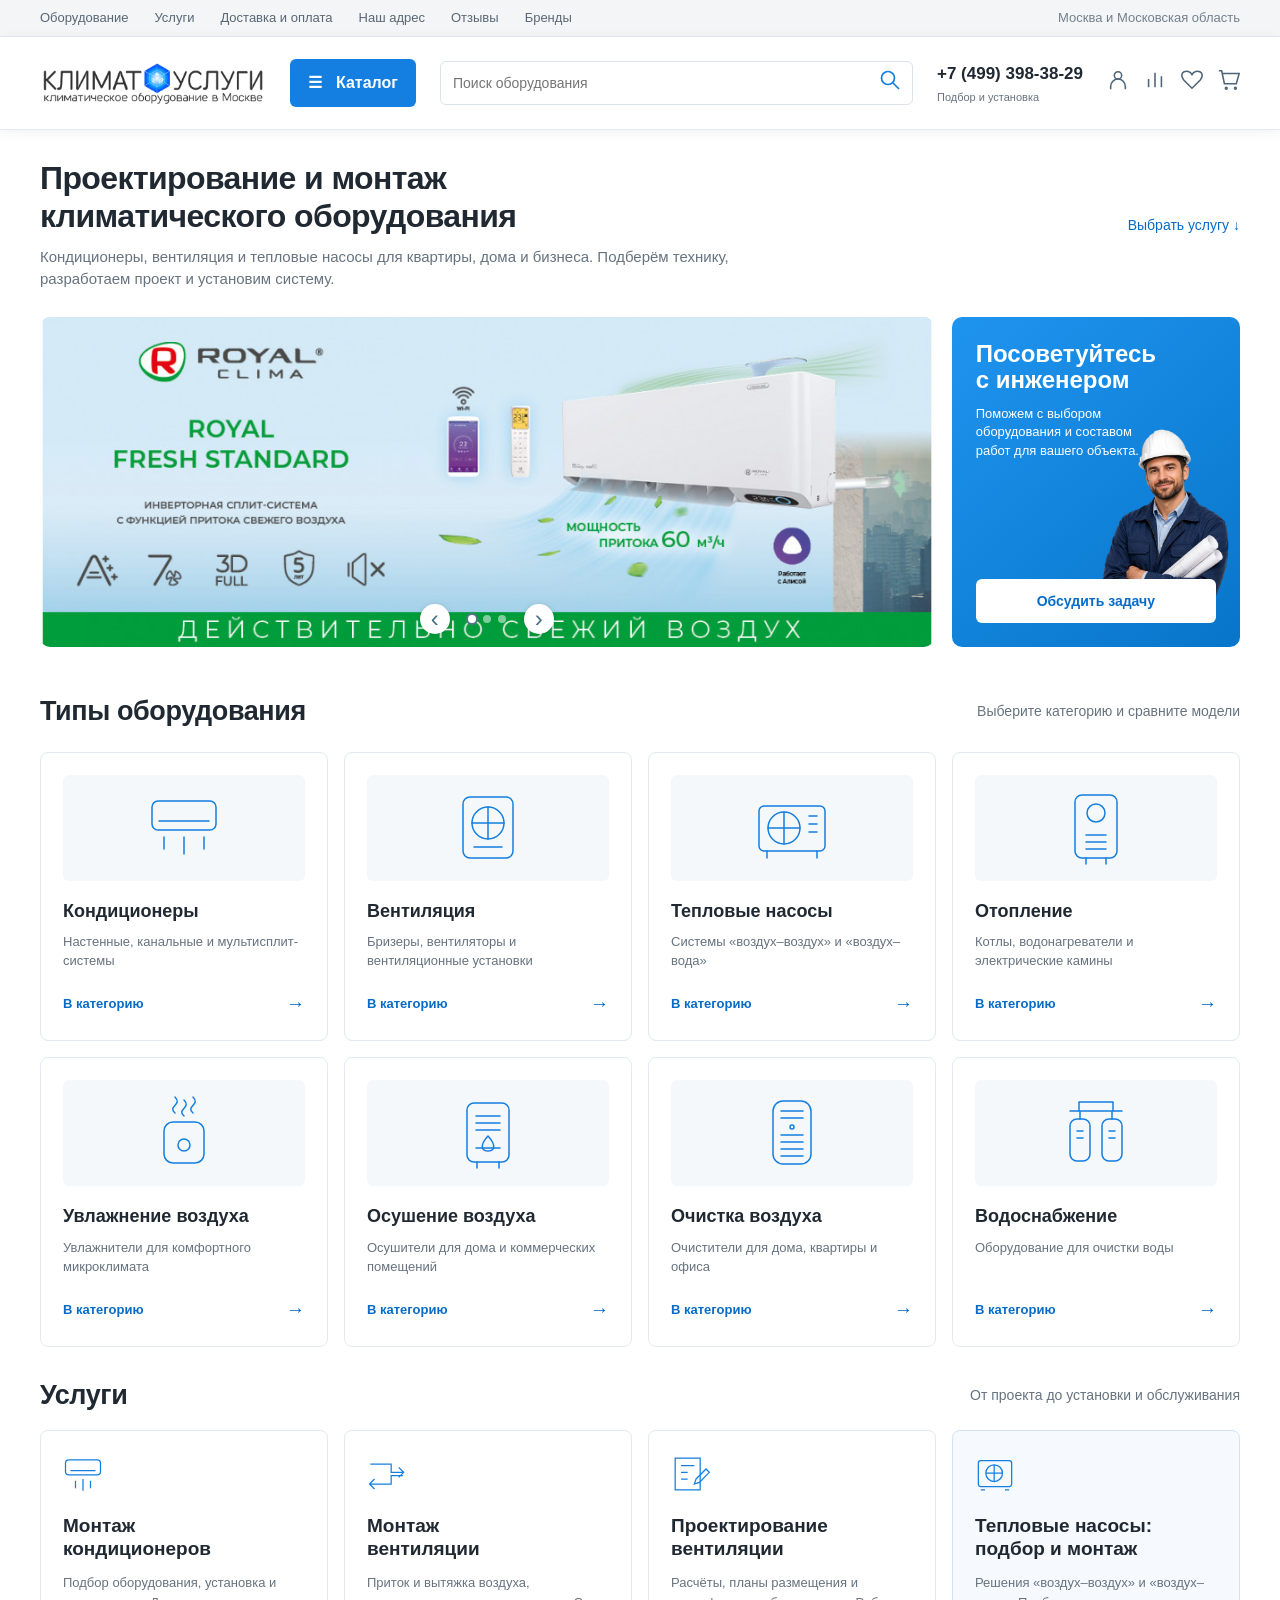
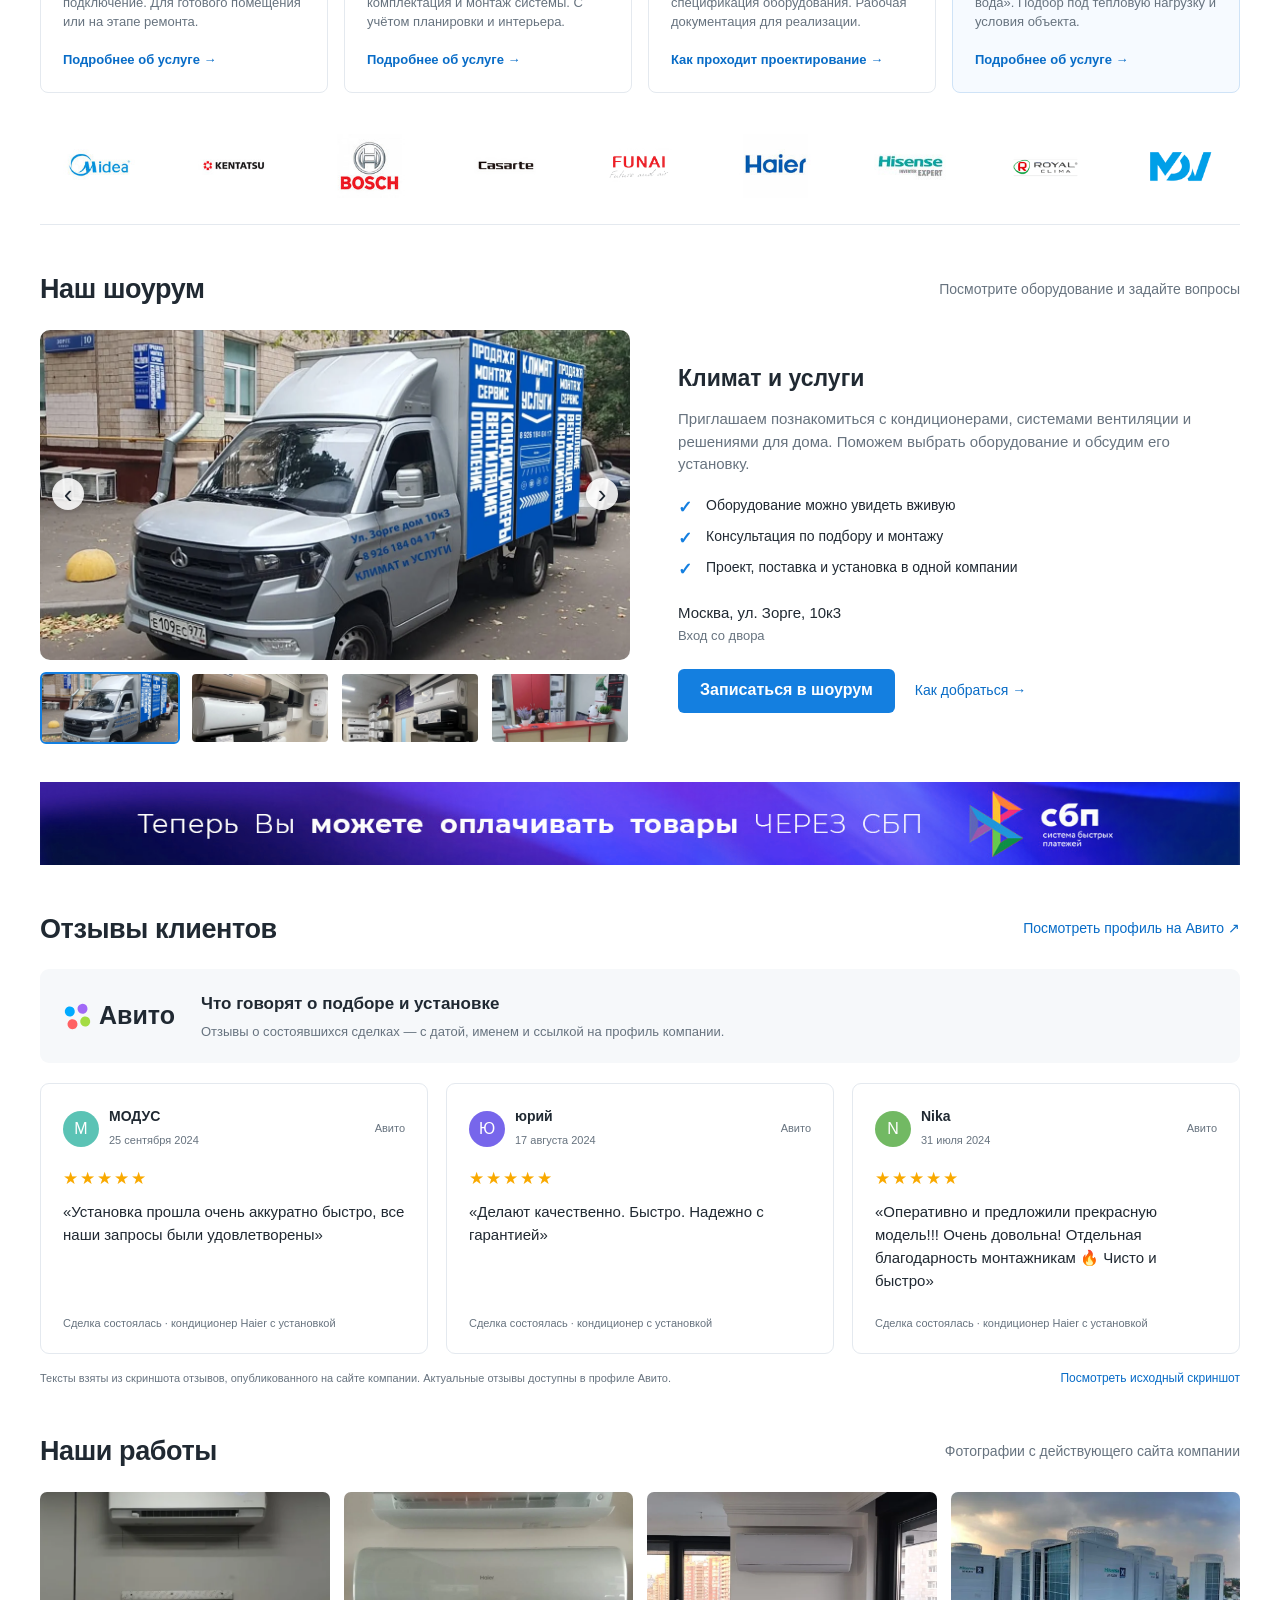
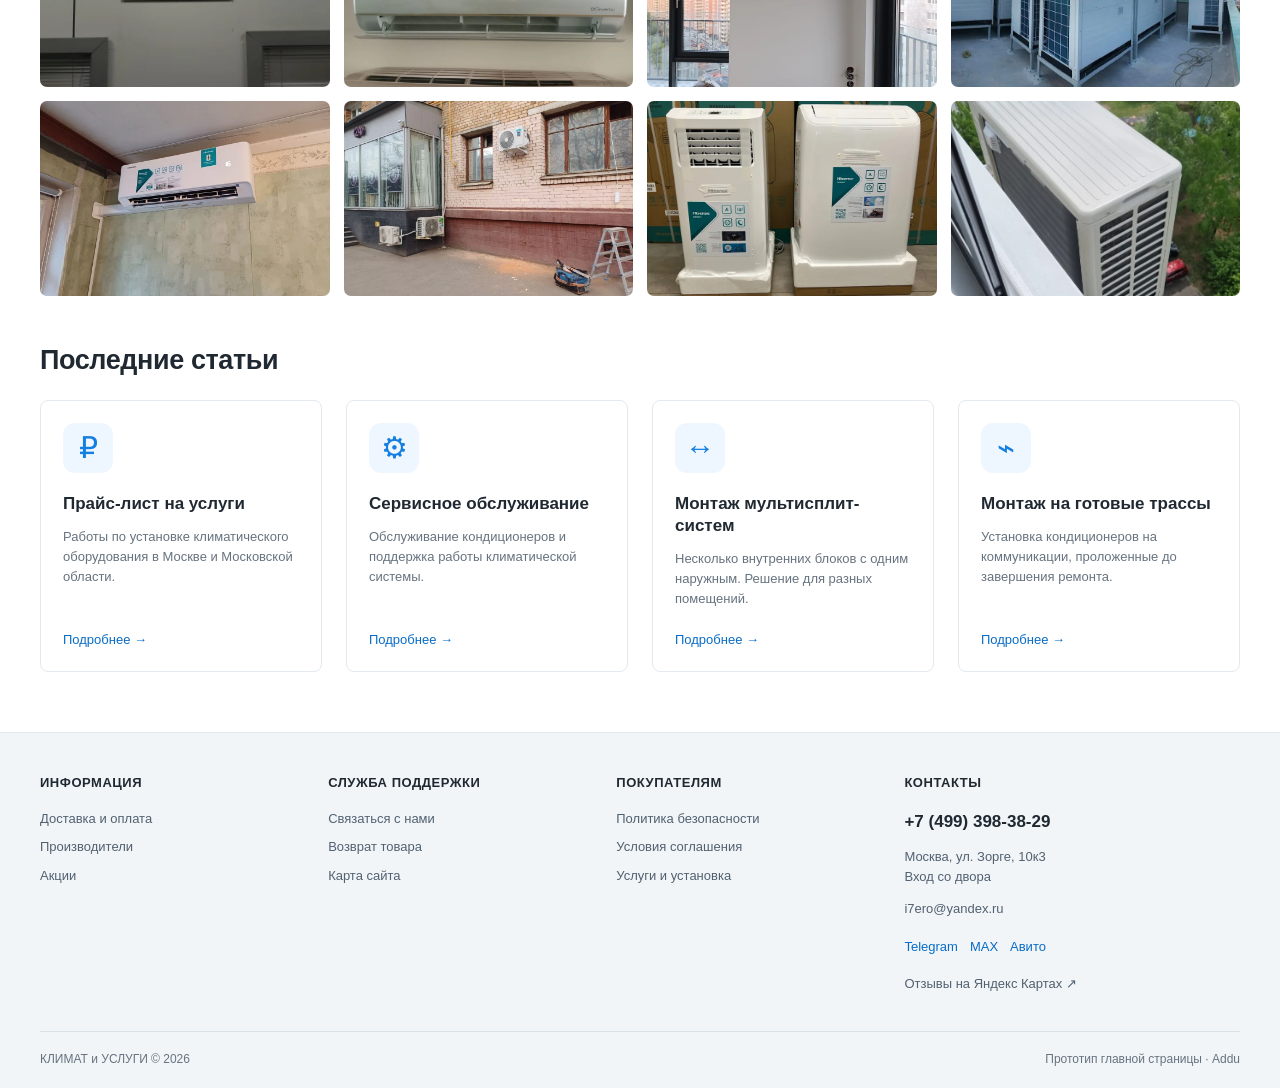
==== index.html @ 8534b080 "Add equipment category navigation to homepage" ====
<!doctype html><html lang="ru"><head><meta charset="utf-8"><meta name="viewport" content="width=device-width,initial-scale=1"><title>Климат и услуги — оборудование, проектирование и монтаж</title><meta name="description" content="Климатическое оборудование, проектирование и монтаж вентиляции, кондиционеров и тепловых насосов в Москве и МО."><link rel="stylesheet" href="main-store.css?v=9"><script src="main-store.js?v=8" defer></script></head><body>
<div class="utility"><nav class="wrap" aria-label="Информация"><a href="#equipment">Оборудование</a><a href="#services">Услуги</a><a href="https://klimatiuslugi.ru/dostavka-i-oplate">Доставка и оплата</a><a href="#showroom">Наш адрес</a><a href="#reviews">Отзывы</a><a href="https://klimatiuslugi.ru/brands">Бренды</a><span>Москва и Московская область</span></nav></div>
<header class="store-header"><div class="wrap header-row"><a class="logo" href="index.html"><img src="assets/store/logo.png" alt="КЛИМАТ и УСЛУГИ" width="300" height="90"></a><details class="catalog"><summary><span aria-hidden="true">☰</span> Каталог</summary><nav aria-label="Каталог оборудования"><a href="https://klimatiuslugi.ru/index.php?route=product/category&amp;path=304">Кондиционеры</a><a href="https://klimatiuslugi.ru/index.php?route=product/category&amp;path=473">Вентиляция</a><a href="https://klimatiuslugi.ru/otoplenie">Отопление</a><a href="https://klimatiuslugi.ru/otoplenie/teplovye_nasosy">Тепловые насосы</a><a href="https://klimatiuslugi.ru/uvlazhnenie">Увлажнение</a><a href="https://klimatiuslugi.ru/osushenie">Осушение</a><a href="https://klimatiuslugi.ru/ochistka_vozduha">Очистка воздуха</a><a href="https://klimatiuslugi.ru/vodosnabzhenie">Водоснабжение</a><a href="https://klimatiuslugi.ru/">Все категории оборудования →</a></nav></details><form class="search" action="https://klimatiuslugi.ru/index.php" method="get"><input type="hidden" name="route" value="product/search"><label class="sr-only" for="equipment-search">Поиск оборудования</label><input id="equipment-search" name="search" type="search" placeholder="Поиск оборудования" required><button aria-label="Найти оборудование" type="submit"><svg viewBox="0 0 24 24" aria-hidden="true"><circle cx="10" cy="10" r="6.5"/><path d="m15 15 6 6"/></svg></button></form><a class="phone" href="tel:+74993983829">+7 (499) 398-38-29<small>Подбор и установка</small></a><div class="shop-tools"><a href="https://klimatiuslugi.ru/my-account" aria-label="Личный кабинет"><svg viewBox="0 0 24 24"><circle cx="12" cy="7" r="4"/><path d="M4 22v-3a8 8 0 0 1 16 0v3"/></svg></a><a href="https://klimatiuslugi.ru/compare-products" aria-label="Сравнение товаров"><svg viewBox="0 0 24 24"><path d="M5 20V11M12 20V4M19 20V8"/></svg></a><a href="https://klimatiuslugi.ru/wishlist" aria-label="Избранное"><svg viewBox="0 0 24 24"><path d="M12 21 3 12C-4 3 8-1 12 6c4-7 16-3 9 6z"/></svg></a><a href="https://klimatiuslugi.ru/shopping-cart" aria-label="Корзина"><svg viewBox="0 0 24 24"><path d="M1 2h3l3 14h13l3-11H5"/><circle cx="9" cy="21" r="1"/><circle cx="19" cy="21" r="1"/></svg></a></div></div></header>
<main class="wrap" id="top"><section class="intro"><div><h1>Проектирование и монтаж<br>климатического оборудования</h1><p>Кондиционеры, вентиляция и тепловые насосы для квартиры, дома и бизнеса. Подберём технику, разработаем проект и установим систему.</p></div><a class="intro-link" href="#services">Выбрать услугу ↓</a></section>

<section class="promotions" aria-label="Оборудование и консультация"><div class="promo-slider" data-slider="equipment"><div class="slide" data-slide><a href="https://klimatiuslugi.ru/index.php?route=product/category&amp;path=304"><img src="assets/store/banner-royal.jpg" width="1000" height="370" alt="Кондиционеры Royal Clima Fresh Standard — баннер из каталога клиента" fetchpriority="high"></a></div><div class="slide" data-slide hidden><a href="https://klimatiuslugi.ru/index.php?route=product/category&amp;path=279_280&amp;ocf=F1S0V68"><img src="assets/store/banner-haier.png" width="1000" height="370" alt="Кондиционеры Haier"></a></div><div class="slide" data-slide hidden><a href="https://klimatiuslugi.ru/index.php?route=product/category&amp;path=279_280&amp;ocf=F1S0V116"><img src="assets/store/banner-casarte.png" width="1000" height="370" alt="Кондиционеры Casarte"></a></div><div class="slider-controls"><button type="button" data-prev aria-label="Предыдущий баннер">‹</button><div class="dots"><button type="button" data-dot="0" aria-label="Баннер 1" aria-pressed="true"></button><button type="button" data-dot="1" aria-label="Баннер 2" aria-pressed="false"></button><button type="button" data-dot="2" aria-label="Баннер 3" aria-pressed="false"></button></div><button type="button" data-next aria-label="Следующий баннер">›</button></div></div><article class="engineer-card"><h2>Посоветуйтесь<br>с инженером</h2><p>Поможем с выбором оборудования и составом работ для вашего объекта.</p><img src="assets/store/engineer.webp" width="350" height="350" alt="Иллюстрация консультации с действующего сайта"><button class="button white" type="button" data-request="Консультация инженера">Обсудить задачу</button></article></section>
<section class="section equipment" id="equipment" aria-labelledby="equipment-title"><div class="section-title"><h2 id="equipment-title">Типы оборудования</h2><span>Выберите категорию и сравните модели</span></div><div class="equipment-grid"><a class="equipment-card" href="https://klimatiuslugi.ru/index.php?route=product/category&amp;path=304"><span class="equipment-visual" aria-hidden="true"><svg viewBox="0 0 80 80"><rect x="8" y="13" width="64" height="29" rx="6"/><path d="M15 33h50M20 49v12M40 49v17M60 49v12"/></svg></span><h3>Кондиционеры</h3><p>Настенные, канальные и мультисплит-системы</p><span class="equipment-link">В категорию <span aria-hidden="true">→</span></span></a><a class="equipment-card" href="https://klimatiuslugi.ru/index.php?route=product/category&amp;path=473"><span class="equipment-visual" aria-hidden="true"><svg viewBox="0 0 80 80"><rect x="15" y="9" width="50" height="61" rx="7"/><circle cx="40" cy="35" r="16"/><path d="M40 19v32M24 35h32M26 59h28"/></svg></span><h3>Вентиляция</h3><p>Бризеры, вентиляторы и вентиляционные установки</p><span class="equipment-link">В категорию <span aria-hidden="true">→</span></span></a><a class="equipment-card" href="https://klimatiuslugi.ru/otoplenie/teplovye_nasosy"><span class="equipment-visual" aria-hidden="true"><svg viewBox="0 0 80 80"><rect x="7" y="18" width="66" height="45" rx="5"/><circle cx="32" cy="40" r="16"/><path d="M32 24v32M16 40h32M57 28h8M57 36h8M57 44h8M15 63v7M65 63v7"/></svg></span><h3>Тепловые насосы</h3><p>Системы «воздух–воздух» и «воздух–вода»</p><span class="equipment-link">В категорию <span aria-hidden="true">→</span></span></a><a class="equipment-card" href="https://klimatiuslugi.ru/otoplenie"><span class="equipment-visual" aria-hidden="true"><svg viewBox="0 0 80 80"><rect x="19" y="7" width="42" height="63" rx="7"/><circle cx="40" cy="25" r="9"/><path d="M30 47h20M30 54h20M30 61h20M30 70v6M50 70v6"/></svg></span><h3>Отопление</h3><p>Котлы, водонагреватели и электрические камины</p><span class="equipment-link">В категорию <span aria-hidden="true">→</span></span></a><a class="equipment-card" href="https://klimatiuslugi.ru/uvlazhnenie"><span class="equipment-visual" aria-hidden="true"><svg viewBox="0 0 80 80"><rect x="20" y="29" width="40" height="41" rx="9"/><path d="M31 20c-8-7 8-8 0-16M40 23c-8-7 8-8 0-16M49 20c-8-7 8-8 0-16"/><circle cx="40" cy="52" r="6"/></svg></span><h3>Увлажнение воздуха</h3><p>Увлажнители для комфортного микроклимата</p><span class="equipment-link">В категорию <span aria-hidden="true">→</span></span></a><a class="equipment-card" href="https://klimatiuslugi.ru/osushenie"><span class="equipment-visual" aria-hidden="true"><svg viewBox="0 0 80 80"><rect x="19" y="10" width="42" height="59" rx="7"/><path d="M28 23h24M28 30h24M28 37h24M28 55h24M29 69v6M51 69v6"/><path d="M40 43c-10 11-5 15 0 15s10-4 0-15z"/></svg></span><h3>Осушение воздуха</h3><p>Осушители для дома и коммерческих помещений</p><span class="equipment-link">В категорию <span aria-hidden="true">→</span></span></a><a class="equipment-card" href="https://klimatiuslugi.ru/ochistka_vozduha"><span class="equipment-visual" aria-hidden="true"><svg viewBox="0 0 80 80"><rect x="21" y="8" width="38" height="63" rx="10"/><path d="M29 18h22M29 25h22M29 42h22M29 49h22M29 56h22M29 63h22"/><circle cx="40" cy="34" r="2"/></svg></span><h3>Очистка воздуха</h3><p>Очистители для дома, квартиры и офиса</p><span class="equipment-link">В категорию <span aria-hidden="true">→</span></span></a><a class="equipment-card" href="https://klimatiuslugi.ru/vodosnabzhenie"><span class="equipment-visual" aria-hidden="true"><svg viewBox="0 0 80 80"><path d="M14 18h52M23 18V9h34v9M24 18v8M56 18v8"/><rect x="14" y="26" width="20" height="42" rx="7"/><rect x="46" y="26" width="20" height="42" rx="7"/><path d="M21 38h6M21 45h6M53 38h6M53 45h6"/></svg></span><h3>Водоснабжение</h3><p>Оборудование для очистки воды</p><span class="equipment-link">В категорию <span aria-hidden="true">→</span></span></a></div></section>
<section class="services section" id="services"><div class="section-title"><h2>Услуги</h2><span>От проекта до установки и обслуживания</span></div><div class="service-grid"><article class="service-card"><div class="service-icon" aria-hidden="true"><svg viewBox="0 0 48 48"><rect x="3" y="7" width="42" height="18" rx="4"/><path d="M9 20h30M15 32v9M24 30v14M33 32v9"/></svg></div><h3>Монтаж<br>кондиционеров</h3><p>Подбор оборудования, установка и подключение. Для готового помещения или на этапе ремонта.</p><a href="https://klimatiuslugi.ru/montaj-split">Подробнее об услуге →</a></article><article class="service-card"><div class="service-icon" aria-hidden="true"><svg viewBox="0 0 48 48"><path d="M4 12h25v10h14M4 36h25V26h14M38 16l6 6-6 6M9 30l-6 6 6 6"/></svg></div><h3>Монтаж<br>вентиляции</h3><p>Приток и вытяжка воздуха, комплектация и монтаж системы. С учётом планировки и интерьера.</p><a href="https://klimatiuslugi.ru/ustanovka-ventilyatsii">Подробнее об услуге →</a></article><article class="service-card"><div class="service-icon" aria-hidden="true"><svg viewBox="0 0 48 48"><path d="M5 5h30v38H5zM12 14h16M12 22h8M12 30h8M30 30l12-12 4 4-12 12-6 2z"/></svg></div><h3>Проектирование<br>вентиляции</h3><p>Расчёты, планы размещения и спецификация оборудования. Рабочая документация для реализации.</p><a href="https://klimatiuslugi.ru/ustanovka-ventilyatsii">Как проходит проектирование →</a></article><article class="service-card heat-service"><div class="service-icon" aria-hidden="true"><svg viewBox="0 0 48 48"><rect x="4" y="8" width="40" height="31" rx="3"/><circle cx="23" cy="23" r="10"/><path d="M23 13v20M13 23h20M7 43h5M36 43h5"/></svg></div><h3>Тепловые насосы:<br>подбор и монтаж</h3><p>Решения «воздух–воздух» и «воздух–вода». Подбор под тепловую нагрузку и условия объекта.</p><a href="heat-pumps.html">Подробнее об услуге →</a></article></div></section>
<section class="brands" aria-label="Бренды оборудования"><a href="https://klimatiuslugi.ru/brands" aria-label="Все бренды"><img src="assets/store/midea.jpg" alt="Midea" width="130" height="100"></a><a href="https://klimatiuslugi.ru/brands"><img src="assets/store/kentatsu.jpg" alt="Kentatsu" width="130" height="100"></a><a href="https://klimatiuslugi.ru/brands"><img src="assets/store/bosch.jpg" alt="Bosch" width="130" height="100"></a><a href="https://klimatiuslugi.ru/brands"><img src="assets/store/casarte.png" alt="Casarte" width="130" height="100"></a><a href="https://klimatiuslugi.ru/brands"><img src="assets/store/funai.png" alt="Funai" width="130" height="100"></a><a href="https://klimatiuslugi.ru/brands"><img src="assets/store/haier.jpg" alt="Haier" width="130" height="100"></a><a href="https://klimatiuslugi.ru/brands"><img src="assets/store/hisense.jpg" alt="Hisense" width="130" height="100"></a><a href="https://klimatiuslugi.ru/brands"><img src="assets/store/royal.png" alt="Royal Clima" width="130" height="100"></a><a href="https://klimatiuslugi.ru/brands"><img src="assets/store/mdv.png" alt="MDV" width="130" height="100"></a></section>
<section class="section" id="showroom"><div class="section-title"><h2>Наш шоурум</h2><span>Посмотрите оборудование и задайте вопросы</span></div><div class="showroom-grid"><div class="showroom-gallery" data-slider="showroom"><div class="showroom-image"><img data-slide src="assets/store/office1.webp" width="1000" height="750" alt="Оборудование в шоуруме Климат и услуги" loading="lazy"><img data-slide src="assets/store/office2.webp" width="1000" height="750" alt="Выставочные кондиционеры" loading="lazy" hidden><img data-slide src="assets/store/office3.webp" width="1000" height="750" alt="Шоурум с вывеской Климат и услуги" loading="lazy" hidden><img data-slide src="assets/store/office4.webp" width="1000" height="750" alt="Витрина климатического оборудования" loading="lazy" hidden><button type="button" class="gallery-prev" data-prev aria-label="Предыдущее фото шоурума">‹</button><button type="button" class="gallery-next" data-next aria-label="Следующее фото шоурума">›</button></div><div class="thumbnails"><button type="button" data-dot="0" aria-label="Фото шоурума 1" aria-pressed="true"><img src="assets/store/office1.webp" alt="" loading="lazy"></button><button type="button" data-dot="1" aria-label="Фото шоурума 2" aria-pressed="false"><img src="assets/store/office2.webp" alt="" loading="lazy"></button><button type="button" data-dot="2" aria-label="Фото шоурума 3" aria-pressed="false"><img src="assets/store/office3.webp" alt="" loading="lazy"></button><button type="button" data-dot="3" aria-label="Фото шоурума 4" aria-pressed="false"><img src="assets/store/office4.webp" alt="" loading="lazy"></button></div></div><div class="showroom-copy"><h3>Климат и услуги</h3><p>Приглашаем познакомиться с кондиционерами, системами вентиляции и решениями для дома. Поможем выбрать оборудование и обсудим его установку.</p><ul class="check-list"><li>Оборудование можно увидеть вживую</li><li>Консультация по подбору и монтажу</li><li>Проект, поставка и установка в одной компании</li></ul><address>Москва, ул. Зорге, 10к3<br><span>Вход со двора</span></address><div class="actions"><button class="button blue" type="button" data-request="Встреча в шоуруме">Записаться в шоурум</button><a href="https://klimatiuslugi.ru/contact">Как добраться →</a></div></div></div></section>
<div class="payment"><picture><source media="(max-width:600px)" srcset="assets/store/sbp-mobile.png"><img src="assets/store/sbp.png" alt="Оплата через Систему быстрых платежей — баннер действующего магазина" loading="lazy"></picture></div>
<section class="section" id="reviews"><div class="section-title"><h2>Отзывы клиентов</h2><a href="https://www.avito.ru/brands/i206084384?gdlkerfdnwq=101&amp;page_from=from_item_header&amp;iid=2334726960&amp;page_from=from_item_card&amp;iid=2334726960" target="_blank" rel="noopener">Посмотреть профиль на Авито ↗</a></div><div class="avito-heading"><span class="avito-name"><i class="avito-dots" aria-hidden="true"><b></b><b></b><b></b><b></b></i>Авито</span><div><h3>Что говорят о подборе и установке</h3><p>Отзывы о состоявшихся сделках — с датой, именем и ссылкой на профиль компании.</p></div></div><div class="review-grid"><article class="review-card"><div class="review-person"><span class="avatar turquoise">М</span><div><h3>МОДУС</h3><time datetime="2024-09-25">25 сентября 2024</time></div><span class="review-platform">Авито</span></div><div class="stars" aria-label="5 звёзд">★★★★★</div><p>«Установка прошла очень аккуратно быстро, все наши запросы были удовлетворены»</p><span class="transaction">Сделка состоялась · кондиционер Haier с установкой</span></article><article class="review-card"><div class="review-person"><span class="avatar violet">Ю</span><div><h3>юрий</h3><time datetime="2024-08-17">17 августа 2024</time></div><span class="review-platform">Авито</span></div><div class="stars" aria-label="5 звёзд">★★★★★</div><p>«Делают качественно. Быстро. Надежно с гарантией»</p><span class="transaction">Сделка состоялась · кондиционер с установкой</span></article><article class="review-card"><div class="review-person"><span class="avatar green">N</span><div><h3>Nika</h3><time datetime="2024-07-31">31 июля 2024</time></div><span class="review-platform">Авито</span></div><div class="stars" aria-label="5 звёзд">★★★★★</div><p>«Оперативно и предложили прекрасную модель!!! Очень довольна! Отдельная благодарность монтажникам 🔥 Чисто и быстро»</p><span class="transaction">Сделка состоялась · кондиционер Haier с установкой</span></article></div><div class="review-source"><p>Тексты взяты из скриншота отзывов, опубликованного на сайте компании. Актуальные отзывы доступны в профиле Авито.</p><button class="text-button" type="button" data-proof>Посмотреть исходный скриншот</button></div></section>
<section class="section" id="works"><div class="section-title"><h2>Наши работы</h2><span>Фотографии с действующего сайта компании</span></div><div class="work-grid">
<button type="button" data-photo="assets/store/work1.webp" aria-label="Увеличить фото работы 1"><img src="assets/store/work1.webp" alt="Фото монтажа климатического оборудования — работа 1" width="600" height="450" loading="lazy"></button><button type="button" data-photo="assets/store/work2.webp" aria-label="Увеличить фото работы 2"><img src="assets/store/work2.webp" alt="Фото монтажа климатического оборудования — работа 2" width="600" height="450" loading="lazy"></button><button type="button" data-photo="assets/store/work3.webp" aria-label="Увеличить фото работы 3"><img src="assets/store/work3.webp" alt="Фото монтажа климатического оборудования — работа 3" width="600" height="450" loading="lazy"></button><button type="button" data-photo="assets/store/work4.webp" aria-label="Увеличить фото работы 4"><img src="assets/store/work4.webp" alt="Фото монтажа климатического оборудования — работа 4" width="600" height="450" loading="lazy"></button><button type="button" data-photo="assets/store/work5.webp" aria-label="Увеличить фото работы 5"><img src="assets/store/work5.webp" alt="Фото монтажа климатического оборудования — работа 5" width="600" height="450" loading="lazy"></button><button type="button" data-photo="assets/store/work6.webp" aria-label="Увеличить фото работы 6"><img src="assets/store/work6.webp" alt="Фото монтажа климатического оборудования — работа 6" width="600" height="450" loading="lazy"></button><button type="button" data-photo="assets/store/work7.webp" aria-label="Увеличить фото работы 7"><img src="assets/store/work7.webp" alt="Фото монтажа климатического оборудования — работа 7" width="600" height="450" loading="lazy"></button><button type="button" data-photo="assets/store/work8.webp" aria-label="Увеличить фото работы 8"><img src="assets/store/work8.webp" alt="Фото монтажа климатического оборудования — работа 8" width="600" height="450" loading="lazy"></button></div></section>
<section class="section articles"><div class="section-title"><h2>Последние статьи</h2></div><div class="article-grid"><article><span class="article-symbol" aria-hidden="true">₽</span><h3>Прайс-лист на услуги</h3><p>Работы по установке климатического оборудования в Москве и Московской области.</p><a href="https://klimatiuslugi.ru/price_list_uslug">Подробнее →</a></article><article><span class="article-symbol" aria-hidden="true">⚙</span><h3>Сервисное обслуживание</h3><p>Обслуживание кондиционеров и поддержка работы климатической системы.</p><a href="https://klimatiuslugi.ru/servisnoe_obsluzhivanie">Подробнее →</a></article><article><span class="article-symbol" aria-hidden="true">↔</span><h3>Монтаж мультисплит-систем</h3><p>Несколько внутренних блоков с одним наружным. Решение для разных помещений.</p><a href="https://klimatiuslugi.ru/montazh_multi_split-sistem">Подробнее →</a></article><article><span class="article-symbol" aria-hidden="true">⌁</span><h3>Монтаж на готовые трассы</h3><p>Установка кондиционеров на коммуникации, проложенные до завершения ремонта.</p><a href="https://klimatiuslugi.ru/montazh_na_gotovye_trassy">Подробнее →</a></article></div></section></main>
<footer class="store-footer"><div class="wrap footer-grid"><div><h2>Информация</h2><a href="https://klimatiuslugi.ru/dostavka-i-oplate">Доставка и оплата</a><a href="https://klimatiuslugi.ru/brands">Производители</a><a href="https://klimatiuslugi.ru/special">Акции</a></div><div><h2>Служба поддержки</h2><a href="https://klimatiuslugi.ru/contact">Связаться с нами</a><a href="https://klimatiuslugi.ru/index.php?route=account/return/add">Возврат товара</a><a href="https://klimatiuslugi.ru/sitemap">Карта сайта</a></div><div><h2>Покупателям</h2><a href="https://klimatiuslugi.ru/privacy">Политика безопасности</a><a href="https://klimatiuslugi.ru/terms">Условия соглашения</a><a href="#services">Услуги и установка</a></div><div><h2>Контакты</h2><a class="footer-phone" href="tel:+74993983829">+7 (499) 398-38-29</a><p>Москва, ул. Зорге, 10к3<br>Вход со двора</p><a href="mailto:i7ero@yandex.ru">i7ero@yandex.ru</a><div class="messengers"><a href="https://t.me/+79261840417">Telegram</a><a href="https://max.ru/u/f9LHodD0cOJCeMAYoYzJqxLWrRPgMYD4PSp4d7zTQUNL8bPsSWjjaeiE7tQ">MAX</a><a href="https://www.avito.ru/brands/i206084384?gdlkerfdnwq=101&amp;page_from=from_item_header&amp;iid=2334726960&amp;page_from=from_item_card&amp;iid=2334726960">Авито</a></div><a href="https://yandex.ru/maps/org/klimat_i_uslugi/125441837392/reviews/?from=mapframe&amp;ll=37.513191%2C55.781714&amp;z=18.2">Отзывы на Яндекс Картах ↗</a></div></div><div class="wrap footer-bottom">КЛИМАТ и УСЛУГИ © 2026 <span>Прототип главной страницы · Addu</span></div></footer>
<dialog class="request-dialog" aria-labelledby="request-title"><button type="button" class="dialog-close" aria-label="Закрыть форму">×</button><h2 id="request-title">Обсудить задачу</h2><p>Расскажите, что нужно вашему объекту.</p><form id="request-form"><label>Направление<select name="service"><option>Консультация инженера</option><option>Кондиционирование</option><option>Вентиляция</option><option>Проектирование вентиляции</option><option>Тепловой насос</option><option>Встреча в шоуруме</option></select></label><label>Телефон<input name="phone" type="tel" aria-label="Телефон" autocomplete="tel" placeholder="+7 (___) ___-__-__" required aria-describedby="phone-error"><span id="phone-error" class="error" hidden></span></label><button class="button blue" type="submit">Обсудить с инженером</button><p class="demo-note">Это прототип: данные не отправляются и не сохраняются.</p><p class="form-result" role="status" hidden></p></form><div class="direct-contact">Можно связаться напрямую: <a href="tel:+74993983829">+7 (499) 398-38-29</a></div></dialog>
<dialog class="photo-dialog" aria-labelledby="photo-title"><div class="photo-top"><h2 id="photo-title">Фото работы</h2><button type="button" class="dialog-close" aria-label="Закрыть фото">×</button></div><img id="full-photo" src="assets/store/work1.webp" alt=""></dialog>
</body></html>
---- main-store.css ----
:root{--blue:#147fe0;--dark:#086cc7;--ink:#202932;--muted:#67737f;--line:#e4e9ef;--pale:#f5f8fb}*{box-sizing:border-box}html{scroll-behavior:smooth;scroll-padding-top:112px}body{margin:0;color:var(--ink);background:white;font:16px/1.5 Arial,Helvetica,sans-serif}a{color:var(--dark);text-decoration:none}a:hover{text-decoration:underline}button,input,select{font:inherit}button,summary{cursor:pointer}button{color:inherit}img{max-width:100%;display:block}svg{width:24px;height:24px;fill:none;stroke:currentColor;stroke-width:1.7}button:focus-visible,a:focus-visible,input:focus-visible,select:focus-visible,summary:focus-visible{outline:3px solid #78bafb;outline-offset:4px}[hidden]{display:none!important}.wrap{width:min(1200px,calc(100% - 48px));margin:auto}.utility{background:#f3f5f7;border-bottom:1px solid var(--line);font-size:13px}.utility nav{display:flex;gap:26px;align-items:center;min-height:36px}.utility a{color:#596774}.utility span{margin-left:auto;color:#73808c}.store-header{position:sticky;top:0;z-index:20;background:white;border-bottom:1px solid var(--line);box-shadow:0 2px 12px #172d4010}.header-row{min-height:92px;display:flex;align-items:center;gap:24px}.logo{flex:0 0 226px}.logo img{width:226px;height:auto}.catalog{position:relative}.catalog summary{display:flex;align-items:center;gap:14px;background:var(--blue);border-radius:6px;padding:12px 18px;color:#fff;list-style:none;font-weight:600}.catalog summary::-webkit-details-marker{display:none}.catalog nav{position:absolute;top:56px;left:0;background:white;border:1px solid var(--line);box-shadow:0 12px 30px #16304d24;width:270px;padding:10px;border-radius:8px;z-index:25}.catalog nav a{display:block;padding:10px;color:var(--ink)}.catalog nav a:hover{background:var(--pale);text-decoration:none}.search{display:flex;border:1px solid #dce2e9;border-radius:6px;min-width:120px;flex:1;height:44px}.search input{width:100%;min-width:0;padding:10px 12px;border:0;border-radius:6px;background:transparent;font-size:14px}.search button{width:44px;flex-shrink:0;border:0;background:none;color:var(--blue)}.phone{white-space:nowrap;font-size:17px;color:var(--ink);font-weight:bold}.phone small{display:block;font-size:11px;font-weight:400;color:var(--muted);margin-top:3px}.shop-tools{display:flex;gap:15px}.shop-tools a{color:#4e6578}.shop-tools svg{width:22px}.sr-only{position:absolute;width:1px;height:1px;padding:0;overflow:hidden;clip:rect(0,0,0,0);white-space:nowrap;border:0}.intro{display:flex;gap:28px;align-items:center;justify-content:space-between;padding:30px 0 26px}.intro h1{margin:0 0 10px;font-size:32px;font-weight:600;line-height:1.18;letter-spacing:-.6px}.intro p{font-size:15px;color:var(--muted);max-width:720px;margin:0}.intro-link{font-size:14px;white-space:nowrap}.promotions{display:grid;grid-template-columns:minmax(0,3.1fr) minmax(245px,1fr);gap:18px}.promo-slider{position:relative;overflow:hidden;border-radius:10px;background:#e6eff4;min-width:0;aspect-ratio:1000/370}.slide,.slide a,.slide img{height:100%;width:100%}.slide img{object-fit:cover}.slider-controls{position:absolute;left:0;right:0;bottom:13px;display:flex;align-items:center;justify-content:center;gap:18px}.slider-controls>button{border:0;width:30px;height:30px;border-radius:50%;font-size:24px;line-height:1;background:#fff;color:#457087;box-shadow:0 1px 6px #0002}.dots{display:flex;gap:7px}.dots button{padding:0;width:8px;height:8px;border-radius:50%;border:0;background:#ffffff80}.dots button[aria-pressed=true]{background:#fff;box-shadow:0 0 0 2px #567489}.engineer-card{position:relative;border-radius:10px;background:linear-gradient(140deg,#1f94ef,#0775c9);padding:24px;color:white;overflow:hidden;min-height:285px;display:flex;flex-direction:column;align-items:flex-start}.engineer-card h2{font-size:24px;line-height:1.12;margin:0 0 11px;font-weight:600;z-index:1}.engineer-card p{font-size:13px;line-height:1.4;max-width:165px;margin:0;z-index:1}.engineer-card img{width:190px;height:190px;object-fit:contain;position:absolute;right:-22px;bottom:34px}.engineer-card .button{margin-top:auto;position:relative;z-index:1;width:100%;font-size:14px}.button{display:inline-flex;align-items:center;justify-content:center;min-height:44px;border-radius:6px;border:0;padding:10px 22px;font-weight:600;text-decoration:none!important;line-height:1.3}.blue{background:var(--blue);color:white}.blue:hover{background:var(--dark)}.white{background:#fff;color:var(--dark)}.section{margin-top:48px}.section-title{display:flex;align-items:center;justify-content:space-between;gap:18px;margin:0 0 24px}.section-title h2{font-size:27px;line-height:1.2;margin:0;font-weight:600;letter-spacing:-.4px}.section-title>span{font-size:14px;color:var(--muted)}.section-title>a{font-size:14px}.services{margin-top:32px}.services .section-title{margin-bottom:18px}.service-grid{display:grid;grid-template-columns:repeat(4,minmax(0,1fr));gap:16px}.service-card{padding:23px 22px;border:1px solid var(--line);border-radius:8px;display:flex;flex-direction:column;background:white}.service-card:hover{border-color:#97c9f5}.service-icon{color:var(--blue);margin-bottom:13px}.service-icon svg{width:40px;height:40px;stroke-width:1.5}.service-card h3{margin:0 0 12px;font-size:19px;line-height:1.25}.service-card p{font-size:13px;color:var(--muted);margin:0 0 18px;line-height:1.5}.service-card a{font-size:13px;margin-top:auto;font-weight:600}.heat-service{background:#f6faff;border-color:#cfe3f7}.brands{display:flex;align-items:center;gap:28px;overflow:auto;border-bottom:1px solid var(--line);padding:26px 6px;margin-top:15px}.brands a{flex:1 0 90px}.brands img{width:100%;max-height:64px;object-fit:contain}.showroom-grid{display:grid;grid-template-columns:1.05fr 1fr;gap:48px;align-items:center}.showroom-image{position:relative;border-radius:10px;overflow:hidden;height:330px;background:var(--pale)}.showroom-image>img{width:100%;height:100%;object-fit:cover}.gallery-prev,.gallery-next{position:absolute;top:45%;border:0;background:#fffd;border-radius:50%;width:32px;height:32px;line-height:1;font-size:26px;box-shadow:0 2px 8px #0002}.gallery-prev{left:12px}.gallery-next{right:12px}.thumbnails{display:grid;grid-template-columns:repeat(4,1fr);gap:10px;margin-top:12px}.thumbnails button{border:2px solid transparent;background:none;padding:0;border-radius:6px;overflow:hidden}.thumbnails button[aria-pressed=true]{border-color:var(--blue)}.thumbnails img{width:100%;height:68px;object-fit:cover}.showroom-copy h3{font-size:23px;margin:0 0 13px}.showroom-copy p{color:var(--muted);font-size:15px;margin:0 0 19px}.check-list{list-style:none;padding:0;font-size:14px;margin:18px 0 24px}.check-list li{padding-left:28px;position:relative;margin:10px 0}.check-list li:before{content:'✓';color:var(--blue);position:absolute;left:0;font-size:17px;font-weight:bold}address{font-style:normal;font-size:15px;margin-bottom:22px}address span{color:var(--muted);font-size:13px}.actions{display:flex;align-items:center;gap:20px}.actions a{font-size:14px}.payment{margin-top:38px}.payment img{width:100%;height:auto}.avito-heading{display:flex;align-items:center;gap:26px;padding:22px 26px;background:#f6f8fa;border-radius:9px;margin-bottom:20px}.avito-name{display:flex;align-items:center;gap:10px;font-size:25px;font-weight:700}.avito-dots{display:grid;grid-template-columns:repeat(2,10px);gap:3px;transform:rotate(-12deg)}.avito-dots b{width:10px;height:10px;border-radius:50%;background:#00aaff}.avito-dots b:nth-child(2){background:#a169f7}.avito-dots b:nth-child(3){background:#ff6163}.avito-dots b:nth-child(4){background:#a3dc43}.avito-heading h3{font-size:17px;margin:0 0 5px}.avito-heading p{font-size:13px;color:var(--muted);margin:0}.review-grid{display:grid;grid-template-columns:repeat(3,minmax(0,1fr));gap:18px}.review-card{border:1px solid var(--line);border-radius:9px;padding:22px;display:flex;flex-direction:column}.review-person{display:flex;align-items:center;gap:10px}.review-person h3{margin:0;font-size:14px}.review-person time{font-size:11px;color:var(--muted)}.avatar{display:grid;place-items:center;border-radius:50%;width:36px;height:36px;color:white;flex-shrink:0}.turquoise{background:#5bc3b5}.violet{background:#7766eb}.green{background:#72b963}.review-platform{margin-left:auto;font-size:11px;color:var(--muted)}.stars{color:#f9a900;letter-spacing:2px;margin:15px 0 8px;font-size:17px}.review-card>p{margin:0 0 22px;font-size:15px;line-height:1.55}.transaction{font-size:11px;color:var(--muted);margin-top:auto}.review-source{display:flex;justify-content:space-between;align-items:center;gap:24px;margin-top:15px}.review-source p{font-size:11px;color:var(--muted);max-width:670px;margin:0}.text-button{font-size:12px;border:0;background:none;color:var(--dark);padding:0;text-align:left;white-space:nowrap}.work-grid{display:grid;grid-template-columns:repeat(4,minmax(0,1fr));gap:14px}.work-grid button{padding:0;border:0;background:var(--pale);overflow:hidden;border-radius:7px}.work-grid img{width:100%;height:195px;object-fit:cover}.article-grid{display:grid;grid-template-columns:repeat(4,minmax(0,1fr));gap:24px}.article-grid article{border:1px solid var(--line);border-radius:8px;padding:22px;display:flex;flex-direction:column}.article-symbol{display:grid;place-items:center;width:50px;height:50px;background:#eef7ff;border-radius:12px;color:var(--blue);font-size:30px;margin-bottom:20px}.article-grid h3{font-size:17px;line-height:1.3;margin:0 0 12px}.article-grid p{font-size:13px;line-height:1.55;color:var(--muted);margin:0 0 20px}.article-grid a{font-size:13px;margin-top:auto}.store-footer{background:#f2f5f8;border-top:1px solid var(--line);margin-top:60px;padding:40px 0 20px}.footer-grid{display:grid;grid-template-columns:repeat(3,1fr) 1.3fr;gap:30px}.footer-grid h2{font-size:13px;font-weight:700;text-transform:uppercase;letter-spacing:.04em;margin:0 0 16px}.footer-grid a{display:block;font-size:13px;color:#516170;margin:9px 0}.footer-grid p{font-size:13px;color:#516170}.footer-grid .footer-phone{font-size:17px;color:var(--ink);font-weight:600}.messengers{display:flex;gap:12px;flex-wrap:wrap}.messengers a{color:var(--dark)}.footer-bottom{display:flex;justify-content:space-between;font-size:12px;color:var(--muted);border-top:1px solid #d9e1e8;margin-top:28px;padding-top:18px}dialog{border:0;border-radius:12px;box-shadow:0 20px 80px #0003;color:var(--ink);max-width:calc(100% - 30px)}dialog::backdrop{background:#162a3ecc}.request-dialog{width:440px;padding:32px}.dialog-close{border:0;background:var(--pale);font-size:26px;border-radius:50%;width:34px;height:34px;display:grid;place-items:center;line-height:1}.request-dialog>.dialog-close{position:absolute;top:12px;right:12px}.request-dialog h2{font-size:24px;margin:12px 0}.request-dialog>p{font-size:14px;color:var(--muted)}.request-dialog label{display:block;font-size:13px;font-weight:600;margin-top:16px}.request-dialog input,.request-dialog select{width:100%;border:1px solid #d7e0e8;border-radius:6px;min-height:44px;padding:10px;margin-top:6px;background:white;font-weight:400}.request-dialog form>.button{width:100%;margin-top:22px}.demo-note{font-size:11px;color:var(--muted);margin:12px 0}.error{font-size:12px;color:#bd2532;font-weight:400;display:block;margin-top:7px}.form-result{padding:12px;background:#edf7ff;font-size:13px;border-radius:6px}.direct-contact{border-top:1px solid var(--line);padding-top:16px;margin-top:20px;font-size:12px}.direct-contact a{display:block;margin-top:5px;font-size:15px}.photo-dialog{width:900px;padding:18px}.photo-top{display:flex;align-items:center;justify-content:space-between;gap:18px;margin-bottom:15px}.photo-top h2{font-size:18px;margin:0}.photo-dialog>img{width:100%;max-height:76vh;object-fit:contain}.heat-breadcrumb{margin:25px 0;font-size:13px;color:var(--muted)}.heat-hero{background:#f1f7fd;border:1px solid #dce9f7;border-radius:12px;padding:42px;display:grid;grid-template-columns:1.5fr 1fr;gap:38px;align-items:center}.heat-hero h1{font-size:38px;line-height:1.15;margin:0 0 20px}.heat-hero p{color:var(--muted);font-size:16px}.heat-hero .service-icon svg{width:160px;height:160px;stroke-width:1}.heat-hero .service-icon{display:grid;place-items:center}.heat-options{display:grid;grid-template-columns:1fr 1fr;gap:24px}.heat-options article{padding:30px;border:1px solid var(--line);border-radius:10px}.heat-options h3{margin:0 0 16px;font-size:23px}.heat-options p{color:var(--muted)}.heat-options a{font-size:14px}.heat-steps{display:grid;grid-template-columns:repeat(3,1fr);gap:30px;padding-bottom:10px}.heat-steps b{color:var(--blue);font-size:27px}.heat-steps h3{font-size:18px}.heat-steps p{font-size:14px;color:var(--muted)}
@media(max-width:1100px){.header-row{gap:16px}.logo{flex-basis:185px}.logo img{width:185px}.shop-tools{gap:10px}.shop-tools a:nth-child(2),.shop-tools a:nth-child(3){display:none}.phone{font-size:15px}.engineer-card{padding:18px;min-height:260px}.engineer-card h2{font-size:21px}.service-card{padding:20px 17px}.service-card h3{font-size:17px}.work-grid img{height:170px}}
@media(max-width:850px){html{scroll-padding-top:145px}.wrap{width:calc(100% - 32px)}.header-row{flex-wrap:wrap;gap:12px;min-height:122px;padding:14px 0}.logo{flex-basis:190px}.phone{margin-left:auto}.shop-tools{margin-left:5px}.catalog{order:4}.search{order:5;flex-basis:50%}.utility nav{gap:18px;overflow:auto;white-space:nowrap}.utility span{display:none}.intro h1{font-size:28px}.intro-link{display:none}.promotions{grid-template-columns:1fr}.engineer-card{min-height:132px;padding:22px;display:block}.engineer-card h2{font-size:21px;margin-bottom:8px}.engineer-card h2 br{display:none}.engineer-card p{max-width:55%;font-size:13px}.engineer-card img{height:130px;width:130px;bottom:0;right:165px}.engineer-card .button{position:absolute;right:22px;bottom:35px;width:150px;font-size:13px}.service-grid{grid-template-columns:repeat(2,1fr)}.service-card h3{font-size:19px}.brands{gap:20px}.brands a{flex:0 0 95px}.showroom-grid{gap:25px}.showroom-image{height:290px}.showroom-copy p{font-size:14px}.showroom-copy .actions{flex-direction:column;align-items:flex-start;gap:12px}.review-grid{grid-template-columns:1fr}.review-card>p{margin-bottom:14px}.review-source{align-items:flex-start}.work-grid img{height:140px}.article-grid{grid-template-columns:repeat(2,1fr)}.footer-grid{grid-template-columns:repeat(2,1fr);gap:26px}.heat-hero{padding:30px;grid-template-columns:1fr}.heat-hero .service-icon{display:none}.heat-hero h1{font-size:32px}}
@media(max-width:600px){.utility{font-size:11px}.utility nav{gap:22px;min-height:32px}.logo{flex-basis:165px}.logo img{width:165px}.phone{font-size:12px}.phone small{font-size:10px}.shop-tools{display:none}.header-row{gap:10px}.catalog summary{font-size:13px;padding:11px 15px}.search{height:42px}.search input{font-size:12px;padding:10px}.intro{padding:25px 0 20px}.intro h1{font-size:25px;line-height:1.2;letter-spacing:-.4px}.intro h1 br{display:none}.intro p{font-size:13px;line-height:1.6;margin-top:12px}.promotions{gap:12px}.promo-slider{aspect-ratio:1000/410}.slider-controls{bottom:8px;gap:15px}.slider-controls>button{width:25px;height:25px;font-size:21px}.engineer-card{min-height:155px;padding:18px}.engineer-card h2{font-size:20px;max-width:75%}.engineer-card p{max-width:70%;font-size:12px}.engineer-card img{right:-4px;bottom:10px;height:120px;width:120px}.engineer-card .button{position:relative;right:auto;bottom:auto;width:auto;margin-top:16px;padding:9px 16px;min-height:38px;font-size:12px}.section{margin-top:36px}.section-title{align-items:flex-start;margin-bottom:19px;gap:12px;flex-wrap:wrap}.section-title h2{font-size:24px}.section-title>span,.section-title>a{font-size:12px}.services{margin-top:27px}.services .section-title>span{display:none}.service-grid{gap:10px}.service-card{padding:17px 14px}.service-icon{margin-bottom:11px}.service-icon svg{width:31px;height:31px}.service-card h3{font-size:16px;line-height:1.3;margin-bottom:10px}.service-card p{font-size:12px;margin-bottom:17px}.service-card a{font-size:11px}.brands{padding:20px 0;margin-top:10px;gap:22px}.brands a{flex-basis:80px}.brands img{height:55px}.showroom-grid{grid-template-columns:1fr;gap:24px}.showroom-image{height:245px}.thumbnails img{height:51px}.showroom-copy h3{font-size:22px}.showroom-copy p{font-size:14px}.showroom-copy .actions{flex-direction:row;align-items:center;flex-wrap:wrap;gap:18px}.showroom-copy .button{font-size:13px;padding:12px 17px}.check-list{font-size:13px}.payment{margin-top:28px}.avito-heading{padding:18px;gap:16px;align-items:flex-start}.avito-name{font-size:21px;flex-shrink:0}.avito-heading h3{font-size:15px}.avito-heading p{font-size:12px;line-height:1.5}.review-card{padding:20px}.review-card>p{font-size:14px}.review-source{flex-direction:column;gap:12px}.work-grid{grid-template-columns:repeat(2,1fr);gap:10px}.work-grid img{height:150px}.article-grid{gap:10px}.article-grid article{padding:18px 14px}.article-grid h3{font-size:16px}.article-grid p{font-size:12px}.article-symbol{width:40px;height:40px;font-size:24px;margin-bottom:16px}.footer-grid{gap:24px 16px}.footer-grid>div:last-child{grid-column:1/-1}.store-footer{margin-top:38px;padding-top:30px}.footer-bottom{flex-direction:column;gap:6px}.request-dialog{padding:27px 22px}.photo-dialog{padding:13px}.heat-hero{padding:25px}.heat-hero h1{font-size:28px}.heat-hero p{font-size:14px}.heat-options{grid-template-columns:1fr;gap:16px}.heat-options article{padding:24px}.heat-steps{grid-template-columns:1fr;gap:14px}.heat-steps h3{margin:8px 0}.heat-steps p{margin-top:8px}}
@media(prefers-reduced-motion:reduce){html{scroll-behavior:auto}}

.equipment-grid{display:grid;grid-template-columns:repeat(4,minmax(0,1fr));gap:16px}
.equipment-card{display:flex;flex-direction:column;align-items:flex-start;border:1px solid var(--line);border-radius:8px;padding:22px;color:var(--ink);background:#fff;transition:border-color .18s,box-shadow .18s}
.equipment-card:hover{text-decoration:none;border-color:#97c9f5;box-shadow:0 6px 18px #147fe00e}
.equipment-visual{display:grid;place-items:center;width:100%;height:106px;margin-bottom:19px;border-radius:6px;background:var(--pale);color:var(--blue)}
.equipment-visual svg{width:80px;height:80px;stroke-width:1.5;stroke-linecap:round;stroke-linejoin:round}
.equipment-card h3{font-size:18px;line-height:1.3;margin:0 0 9px}
.equipment-card p{font-size:13px;line-height:1.5;color:var(--muted);margin:0 0 19px}
.equipment-link{display:flex;align-items:center;justify-content:space-between;width:100%;margin-top:auto;color:var(--dark);font-size:13px;font-weight:600}
.equipment-link>span{font-size:19px;font-weight:400}
@media(max-width:850px){.equipment-grid{grid-template-columns:repeat(2,minmax(0,1fr))}}
@media(max-width:600px){.equipment-grid{gap:10px}.equipment-card{padding:15px 14px}.equipment-visual{height:85px;margin-bottom:14px}.equipment-visual svg{width:65px;height:65px}.equipment-card h3{font-size:16px}.equipment-card p{font-size:12px;margin-bottom:14px}.equipment-link{font-size:12px}}
@media(prefers-reduced-motion:reduce){.equipment-card{transition:none}}
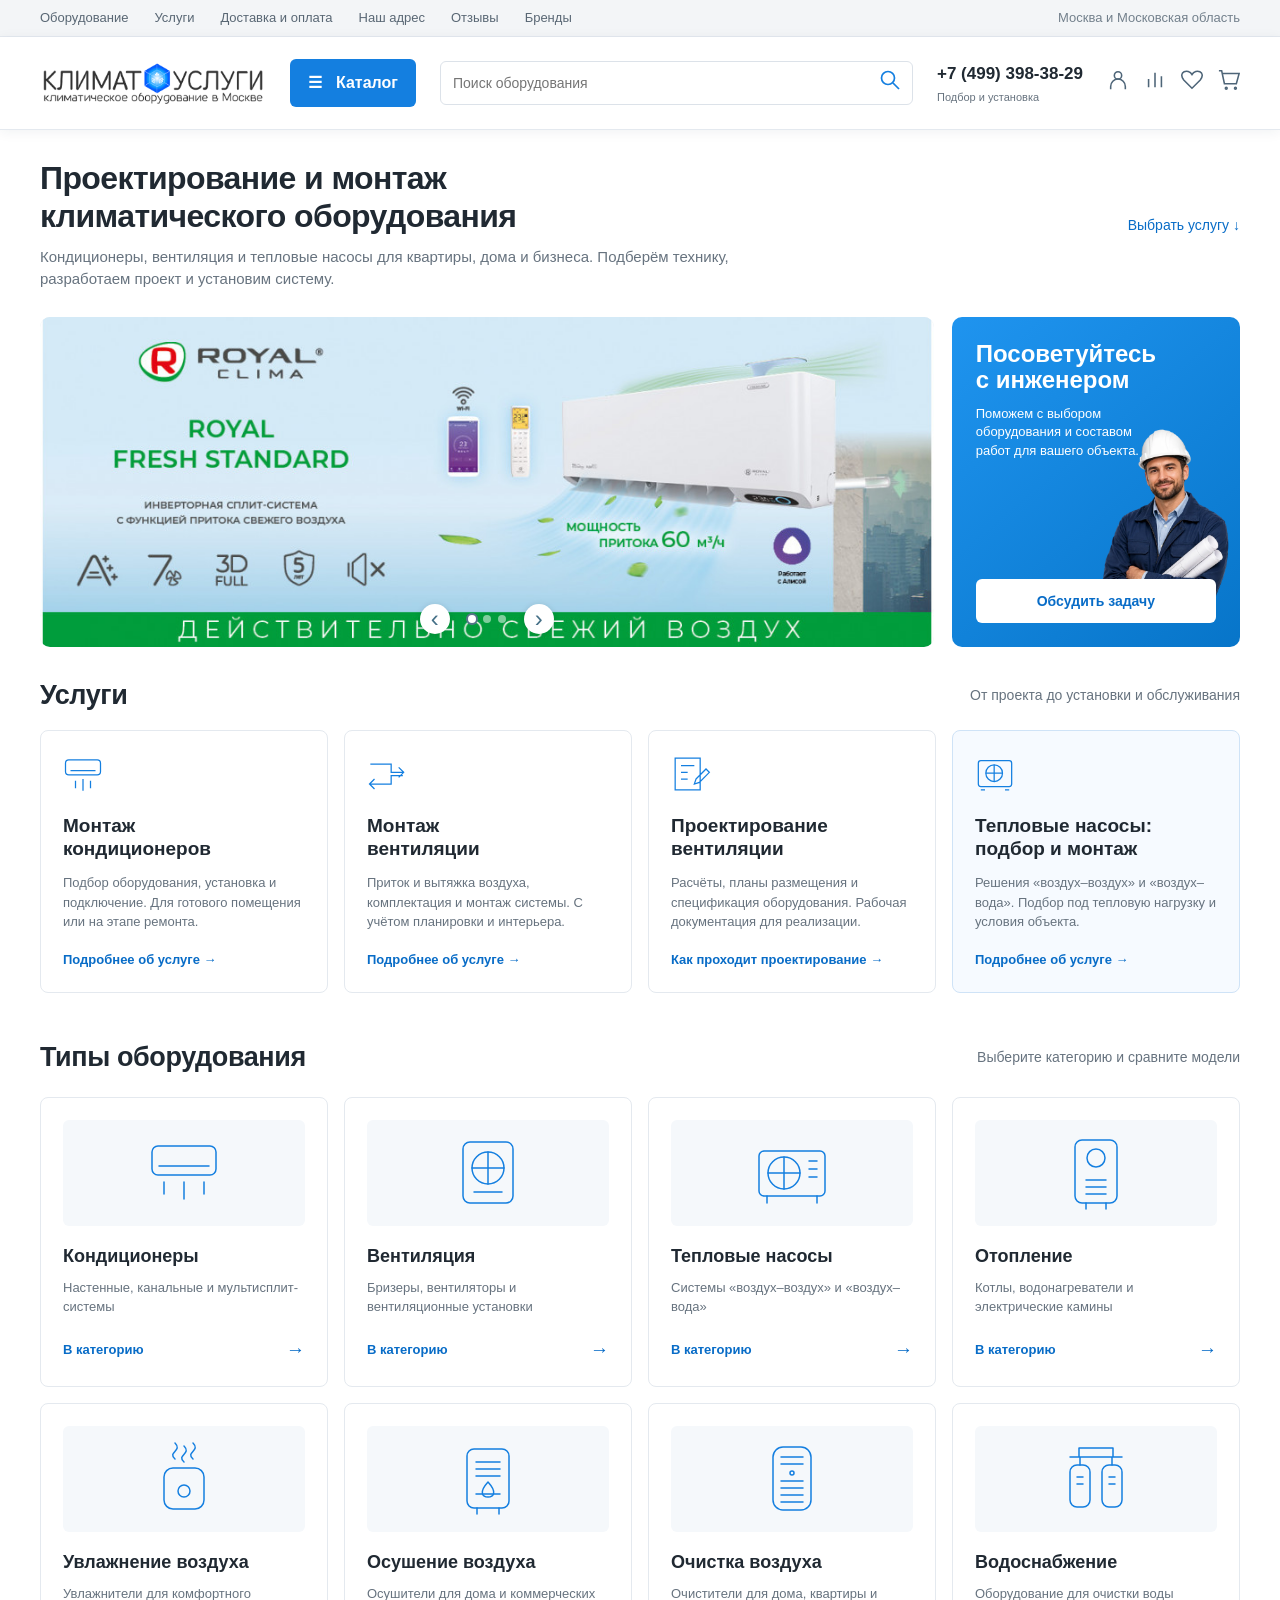
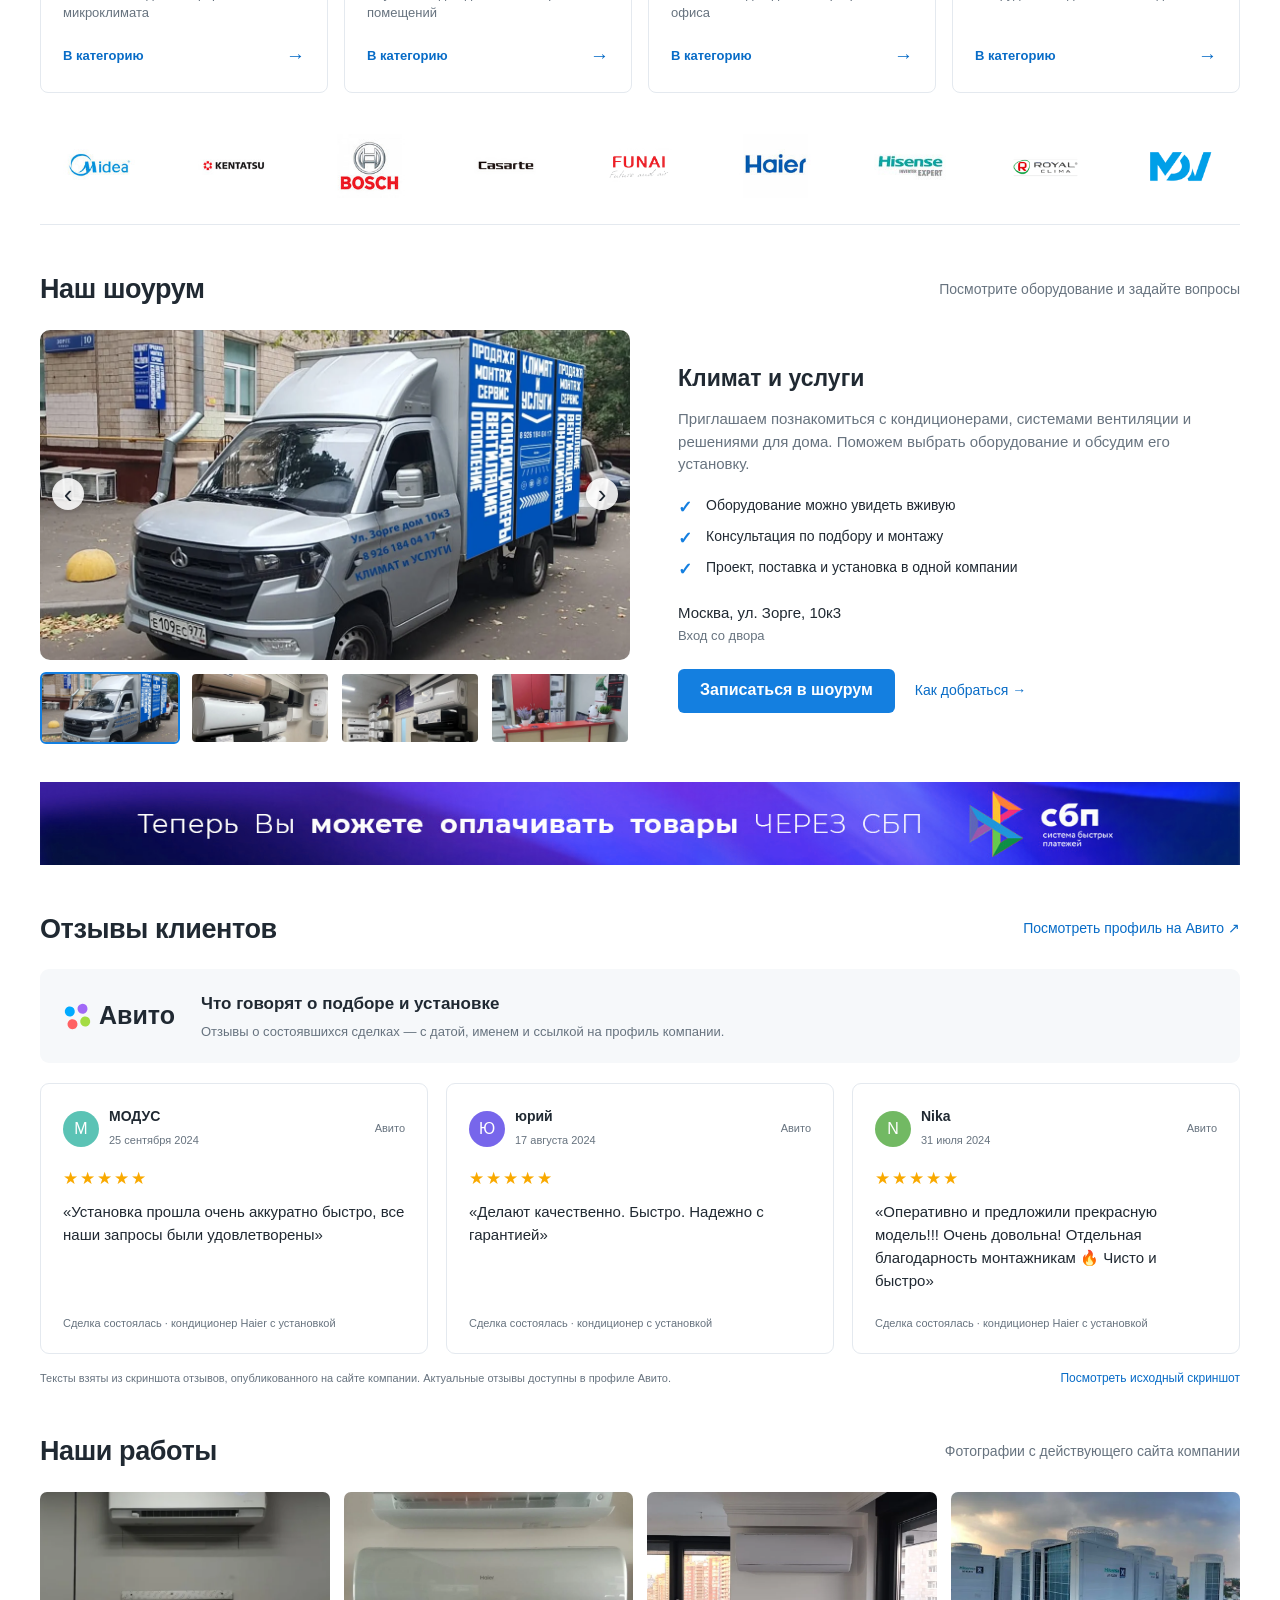
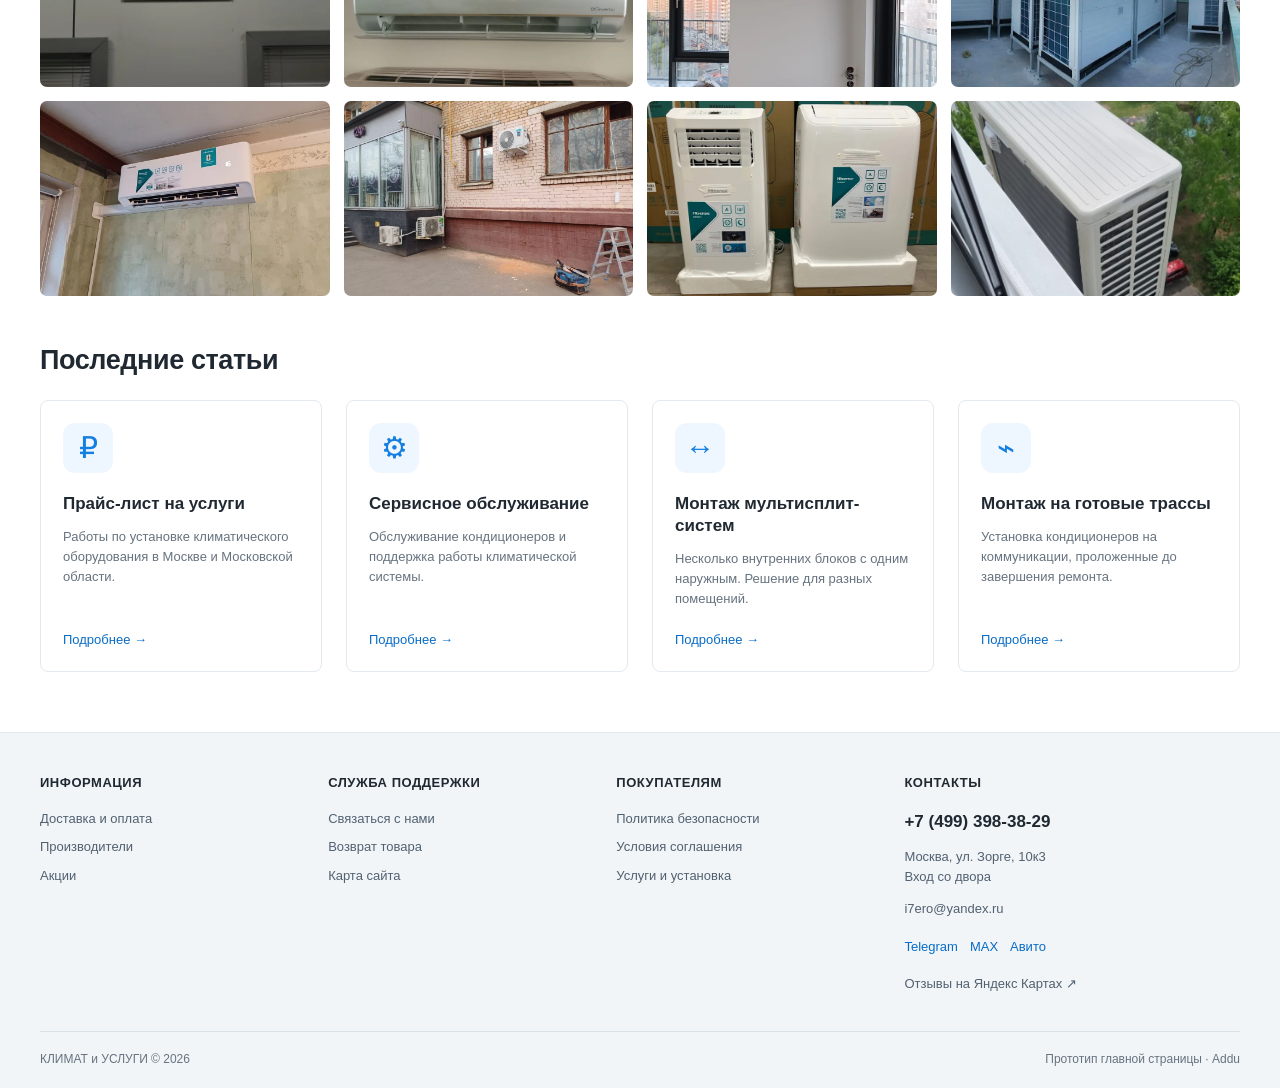
==== commit dd28c089: "Show services before equipment categories" ====
--- a/index.html
+++ b/index.html
@@ -4,8 +4,8 @@
 <main class="wrap" id="top"><section class="intro"><div><h1>Проектирование и монтаж<br>климатического оборудования</h1><p>Кондиционеры, вентиляция и тепловые насосы для квартиры, дома и бизнеса. Подберём технику, разработаем проект и установим систему.</p></div><a class="intro-link" href="#services">Выбрать услугу ↓</a></section>
 
 <section class="promotions" aria-label="Оборудование и консультация"><div class="promo-slider" data-slider="equipment"><div class="slide" data-slide><a href="https://klimatiuslugi.ru/index.php?route=product/category&amp;path=304"><img src="assets/store/banner-royal.jpg" width="1000" height="370" alt="Кондиционеры Royal Clima Fresh Standard — баннер из каталога клиента" fetchpriority="high"></a></div><div class="slide" data-slide hidden><a href="https://klimatiuslugi.ru/index.php?route=product/category&amp;path=279_280&amp;ocf=F1S0V68"><img src="assets/store/banner-haier.png" width="1000" height="370" alt="Кондиционеры Haier"></a></div><div class="slide" data-slide hidden><a href="https://klimatiuslugi.ru/index.php?route=product/category&amp;path=279_280&amp;ocf=F1S0V116"><img src="assets/store/banner-casarte.png" width="1000" height="370" alt="Кондиционеры Casarte"></a></div><div class="slider-controls"><button type="button" data-prev aria-label="Предыдущий баннер">‹</button><div class="dots"><button type="button" data-dot="0" aria-label="Баннер 1" aria-pressed="true"></button><button type="button" data-dot="1" aria-label="Баннер 2" aria-pressed="false"></button><button type="button" data-dot="2" aria-label="Баннер 3" aria-pressed="false"></button></div><button type="button" data-next aria-label="Следующий баннер">›</button></div></div><article class="engineer-card"><h2>Посоветуйтесь<br>с инженером</h2><p>Поможем с выбором оборудования и составом работ для вашего объекта.</p><img src="assets/store/engineer.webp" width="350" height="350" alt="Иллюстрация консультации с действующего сайта"><button class="button white" type="button" data-request="Консультация инженера">Обсудить задачу</button></article></section>
+<section class="services section" id="services"><div class="section-title"><h2>Услуги</h2><span>От проекта до установки и обслуживания</span></div><div class="service-grid"><article class="service-card"><div class="service-icon" aria-hidden="true"><svg viewBox="0 0 48 48"><rect x="3" y="7" width="42" height="18" rx="4"/><path d="M9 20h30M15 32v9M24 30v14M33 32v9"/></svg></div><h3>Монтаж<br>кондиционеров</h3><p>Подбор оборудования, установка и подключение. Для готового помещения или на этапе ремонта.</p><a href="https://klimatiuslugi.ru/montaj-split">Подробнее об услуге →</a></article><article class="service-card"><div class="service-icon" aria-hidden="true"><svg viewBox="0 0 48 48"><path d="M4 12h25v10h14M4 36h25V26h14M38 16l6 6-6 6M9 30l-6 6 6 6"/></svg></div><h3>Монтаж<br>вентиляции</h3><p>Приток и вытяжка воздуха, комплектация и монтаж системы. С учётом планировки и интерьера.</p><a href="https://klimatiuslugi.ru/ustanovka-ventilyatsii">Подробнее об услуге →</a></article><article class="service-card"><div class="service-icon" aria-hidden="true"><svg viewBox="0 0 48 48"><path d="M5 5h30v38H5zM12 14h16M12 22h8M12 30h8M30 30l12-12 4 4-12 12-6 2z"/></svg></div><h3>Проектирование<br>вентиляции</h3><p>Расчёты, планы размещения и спецификация оборудования. Рабочая документация для реализации.</p><a href="https://klimatiuslugi.ru/ustanovka-ventilyatsii">Как проходит проектирование →</a></article><article class="service-card heat-service"><div class="service-icon" aria-hidden="true"><svg viewBox="0 0 48 48"><rect x="4" y="8" width="40" height="31" rx="3"/><circle cx="23" cy="23" r="10"/><path d="M23 13v20M13 23h20M7 43h5M36 43h5"/></svg></div><h3>Тепловые насосы:<br>подбор и монтаж</h3><p>Решения «воздух–воздух» и «воздух–вода». Подбор под тепловую нагрузку и условия объекта.</p><a href="heat-pumps.html">Подробнее об услуге →</a></article></div></section>
 <section class="section equipment" id="equipment" aria-labelledby="equipment-title"><div class="section-title"><h2 id="equipment-title">Типы оборудования</h2><span>Выберите категорию и сравните модели</span></div><div class="equipment-grid"><a class="equipment-card" href="https://klimatiuslugi.ru/index.php?route=product/category&amp;path=304"><span class="equipment-visual" aria-hidden="true"><svg viewBox="0 0 80 80"><rect x="8" y="13" width="64" height="29" rx="6"/><path d="M15 33h50M20 49v12M40 49v17M60 49v12"/></svg></span><h3>Кондиционеры</h3><p>Настенные, канальные и мультисплит-системы</p><span class="equipment-link">В категорию <span aria-hidden="true">→</span></span></a><a class="equipment-card" href="https://klimatiuslugi.ru/index.php?route=product/category&amp;path=473"><span class="equipment-visual" aria-hidden="true"><svg viewBox="0 0 80 80"><rect x="15" y="9" width="50" height="61" rx="7"/><circle cx="40" cy="35" r="16"/><path d="M40 19v32M24 35h32M26 59h28"/></svg></span><h3>Вентиляция</h3><p>Бризеры, вентиляторы и вентиляционные установки</p><span class="equipment-link">В категорию <span aria-hidden="true">→</span></span></a><a class="equipment-card" href="https://klimatiuslugi.ru/otoplenie/teplovye_nasosy"><span class="equipment-visual" aria-hidden="true"><svg viewBox="0 0 80 80"><rect x="7" y="18" width="66" height="45" rx="5"/><circle cx="32" cy="40" r="16"/><path d="M32 24v32M16 40h32M57 28h8M57 36h8M57 44h8M15 63v7M65 63v7"/></svg></span><h3>Тепловые насосы</h3><p>Системы «воздух–воздух» и «воздух–вода»</p><span class="equipment-link">В категорию <span aria-hidden="true">→</span></span></a><a class="equipment-card" href="https://klimatiuslugi.ru/otoplenie"><span class="equipment-visual" aria-hidden="true"><svg viewBox="0 0 80 80"><rect x="19" y="7" width="42" height="63" rx="7"/><circle cx="40" cy="25" r="9"/><path d="M30 47h20M30 54h20M30 61h20M30 70v6M50 70v6"/></svg></span><h3>Отопление</h3><p>Котлы, водонагреватели и электрические камины</p><span class="equipment-link">В категорию <span aria-hidden="true">→</span></span></a><a class="equipment-card" href="https://klimatiuslugi.ru/uvlazhnenie"><span class="equipment-visual" aria-hidden="true"><svg viewBox="0 0 80 80"><rect x="20" y="29" width="40" height="41" rx="9"/><path d="M31 20c-8-7 8-8 0-16M40 23c-8-7 8-8 0-16M49 20c-8-7 8-8 0-16"/><circle cx="40" cy="52" r="6"/></svg></span><h3>Увлажнение воздуха</h3><p>Увлажнители для комфортного микроклимата</p><span class="equipment-link">В категорию <span aria-hidden="true">→</span></span></a><a class="equipment-card" href="https://klimatiuslugi.ru/osushenie"><span class="equipment-visual" aria-hidden="true"><svg viewBox="0 0 80 80"><rect x="19" y="10" width="42" height="59" rx="7"/><path d="M28 23h24M28 30h24M28 37h24M28 55h24M29 69v6M51 69v6"/><path d="M40 43c-10 11-5 15 0 15s10-4 0-15z"/></svg></span><h3>Осушение воздуха</h3><p>Осушители для дома и коммерческих помещений</p><span class="equipment-link">В категорию <span aria-hidden="true">→</span></span></a><a class="equipment-card" href="https://klimatiuslugi.ru/ochistka_vozduha"><span class="equipment-visual" aria-hidden="true"><svg viewBox="0 0 80 80"><rect x="21" y="8" width="38" height="63" rx="10"/><path d="M29 18h22M29 25h22M29 42h22M29 49h22M29 56h22M29 63h22"/><circle cx="40" cy="34" r="2"/></svg></span><h3>Очистка воздуха</h3><p>Очистители для дома, квартиры и офиса</p><span class="equipment-link">В категорию <span aria-hidden="true">→</span></span></a><a class="equipment-card" href="https://klimatiuslugi.ru/vodosnabzhenie"><span class="equipment-visual" aria-hidden="true"><svg viewBox="0 0 80 80"><path d="M14 18h52M23 18V9h34v9M24 18v8M56 18v8"/><rect x="14" y="26" width="20" height="42" rx="7"/><rect x="46" y="26" width="20" height="42" rx="7"/><path d="M21 38h6M21 45h6M53 38h6M53 45h6"/></svg></span><h3>Водоснабжение</h3><p>Оборудование для очистки воды</p><span class="equipment-link">В категорию <span aria-hidden="true">→</span></span></a></div></section>
-<section class="services section" id="services"><div class="section-title"><h2>Услуги</h2><span>От проекта до установки и обслуживания</span></div><div class="service-grid"><article class="service-card"><div class="service-icon" aria-hidden="true"><svg viewBox="0 0 48 48"><rect x="3" y="7" width="42" height="18" rx="4"/><path d="M9 20h30M15 32v9M24 30v14M33 32v9"/></svg></div><h3>Монтаж<br>кондиционеров</h3><p>Подбор оборудования, установка и подключение. Для готового помещения или на этапе ремонта.</p><a href="https://klimatiuslugi.ru/montaj-split">Подробнее об услуге →</a></article><article class="service-card"><div class="service-icon" aria-hidden="true"><svg viewBox="0 0 48 48"><path d="M4 12h25v10h14M4 36h25V26h14M38 16l6 6-6 6M9 30l-6 6 6 6"/></svg></div><h3>Монтаж<br>вентиляции</h3><p>Приток и вытяжка воздуха, комплектация и монтаж системы. С учётом планировки и интерьера.</p><a href="https://klimatiuslugi.ru/ustanovka-ventilyatsii">Подробнее об услуге →</a></article><article class="service-card"><div class="service-icon" aria-hidden="true"><svg viewBox="0 0 48 48"><path d="M5 5h30v38H5zM12 14h16M12 22h8M12 30h8M30 30l12-12 4 4-12 12-6 2z"/></svg></div><h3>Проектирование<br>вентиляции</h3><p>Расчёты, планы размещения и спецификация оборудования. Рабочая документация для реализации.</p><a href="https://klimatiuslugi.ru/ustanovka-ventilyatsii">Как проходит проектирование →</a></article><article class="service-card heat-service"><div class="service-icon" aria-hidden="true"><svg viewBox="0 0 48 48"><rect x="4" y="8" width="40" height="31" rx="3"/><circle cx="23" cy="23" r="10"/><path d="M23 13v20M13 23h20M7 43h5M36 43h5"/></svg></div><h3>Тепловые насосы:<br>подбор и монтаж</h3><p>Решения «воздух–воздух» и «воздух–вода». Подбор под тепловую нагрузку и условия объекта.</p><a href="heat-pumps.html">Подробнее об услуге →</a></article></div></section>
 <section class="brands" aria-label="Бренды оборудования"><a href="https://klimatiuslugi.ru/brands" aria-label="Все бренды"><img src="assets/store/midea.jpg" alt="Midea" width="130" height="100"></a><a href="https://klimatiuslugi.ru/brands"><img src="assets/store/kentatsu.jpg" alt="Kentatsu" width="130" height="100"></a><a href="https://klimatiuslugi.ru/brands"><img src="assets/store/bosch.jpg" alt="Bosch" width="130" height="100"></a><a href="https://klimatiuslugi.ru/brands"><img src="assets/store/casarte.png" alt="Casarte" width="130" height="100"></a><a href="https://klimatiuslugi.ru/brands"><img src="assets/store/funai.png" alt="Funai" width="130" height="100"></a><a href="https://klimatiuslugi.ru/brands"><img src="assets/store/haier.jpg" alt="Haier" width="130" height="100"></a><a href="https://klimatiuslugi.ru/brands"><img src="assets/store/hisense.jpg" alt="Hisense" width="130" height="100"></a><a href="https://klimatiuslugi.ru/brands"><img src="assets/store/royal.png" alt="Royal Clima" width="130" height="100"></a><a href="https://klimatiuslugi.ru/brands"><img src="assets/store/mdv.png" alt="MDV" width="130" height="100"></a></section>
 <section class="section" id="showroom"><div class="section-title"><h2>Наш шоурум</h2><span>Посмотрите оборудование и задайте вопросы</span></div><div class="showroom-grid"><div class="showroom-gallery" data-slider="showroom"><div class="showroom-image"><img data-slide src="assets/store/office1.webp" width="1000" height="750" alt="Оборудование в шоуруме Климат и услуги" loading="lazy"><img data-slide src="assets/store/office2.webp" width="1000" height="750" alt="Выставочные кондиционеры" loading="lazy" hidden><img data-slide src="assets/store/office3.webp" width="1000" height="750" alt="Шоурум с вывеской Климат и услуги" loading="lazy" hidden><img data-slide src="assets/store/office4.webp" width="1000" height="750" alt="Витрина климатического оборудования" loading="lazy" hidden><button type="button" class="gallery-prev" data-prev aria-label="Предыдущее фото шоурума">‹</button><button type="button" class="gallery-next" data-next aria-label="Следующее фото шоурума">›</button></div><div class="thumbnails"><button type="button" data-dot="0" aria-label="Фото шоурума 1" aria-pressed="true"><img src="assets/store/office1.webp" alt="" loading="lazy"></button><button type="button" data-dot="1" aria-label="Фото шоурума 2" aria-pressed="false"><img src="assets/store/office2.webp" alt="" loading="lazy"></button><button type="button" data-dot="2" aria-label="Фото шоурума 3" aria-pressed="false"><img src="assets/store/office3.webp" alt="" loading="lazy"></button><button type="button" data-dot="3" aria-label="Фото шоурума 4" aria-pressed="false"><img src="assets/store/office4.webp" alt="" loading="lazy"></button></div></div><div class="showroom-copy"><h3>Климат и услуги</h3><p>Приглашаем познакомиться с кондиционерами, системами вентиляции и решениями для дома. Поможем выбрать оборудование и обсудим его установку.</p><ul class="check-list"><li>Оборудование можно увидеть вживую</li><li>Консультация по подбору и монтажу</li><li>Проект, поставка и установка в одной компании</li></ul><address>Москва, ул. Зорге, 10к3<br><span>Вход со двора</span></address><div class="actions"><button class="button blue" type="button" data-request="Встреча в шоуруме">Записаться в шоурум</button><a href="https://klimatiuslugi.ru/contact">Как добраться →</a></div></div></div></section>
 <div class="payment"><picture><source media="(max-width:600px)" srcset="assets/store/sbp-mobile.png"><img src="assets/store/sbp.png" alt="Оплата через Систему быстрых платежей — баннер действующего магазина" loading="lazy"></picture></div>
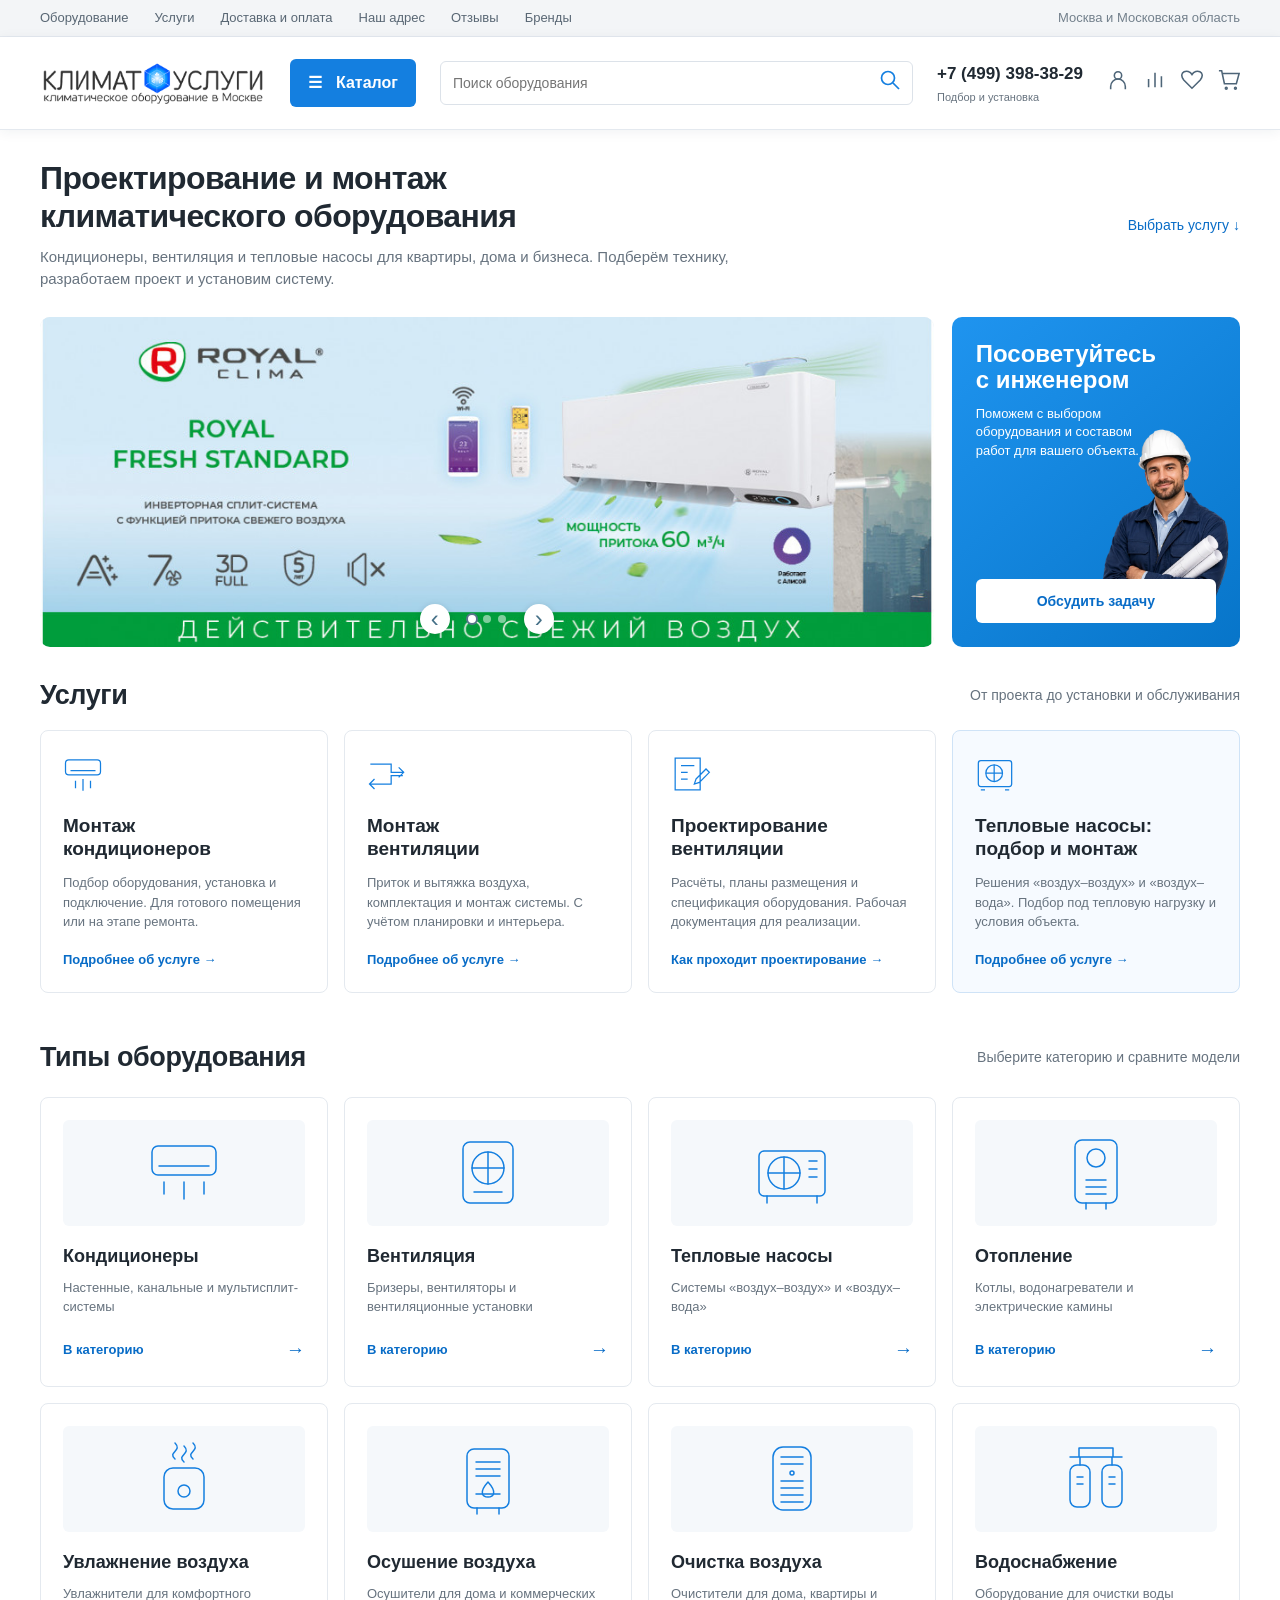
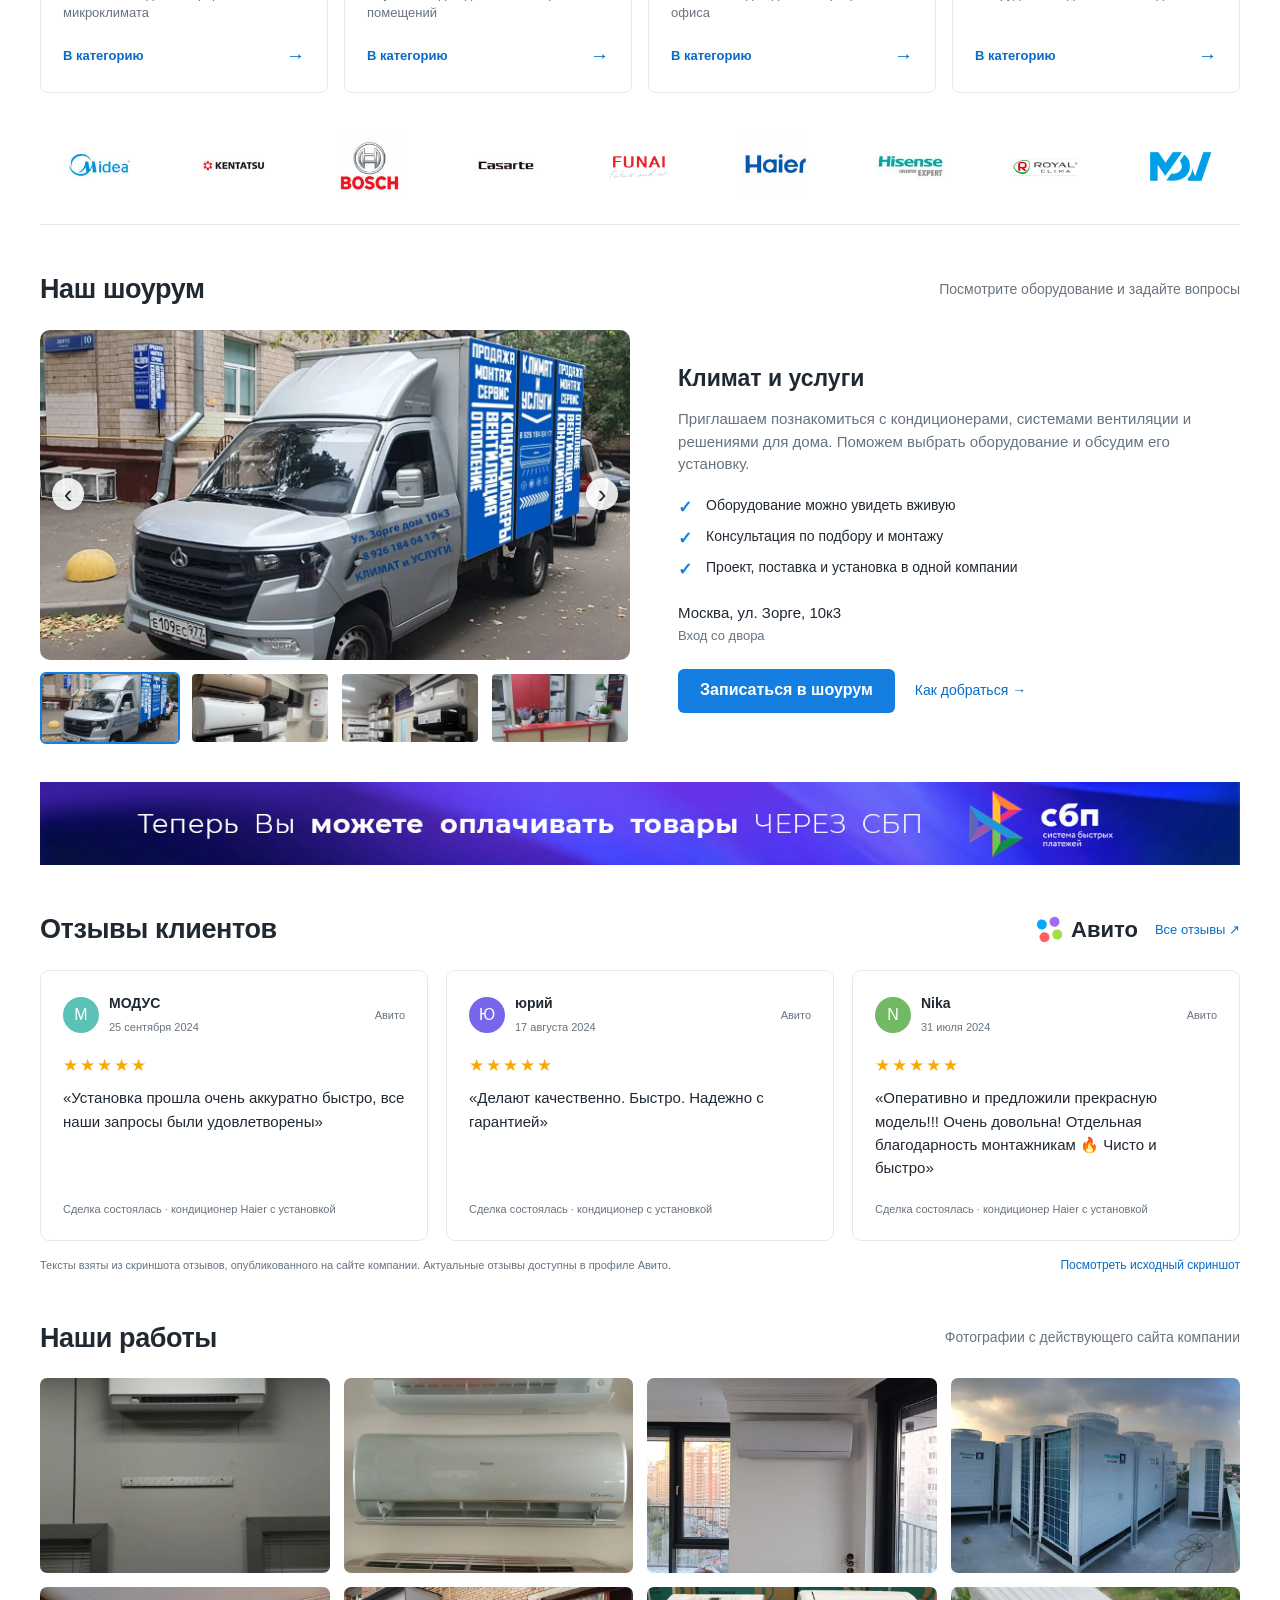
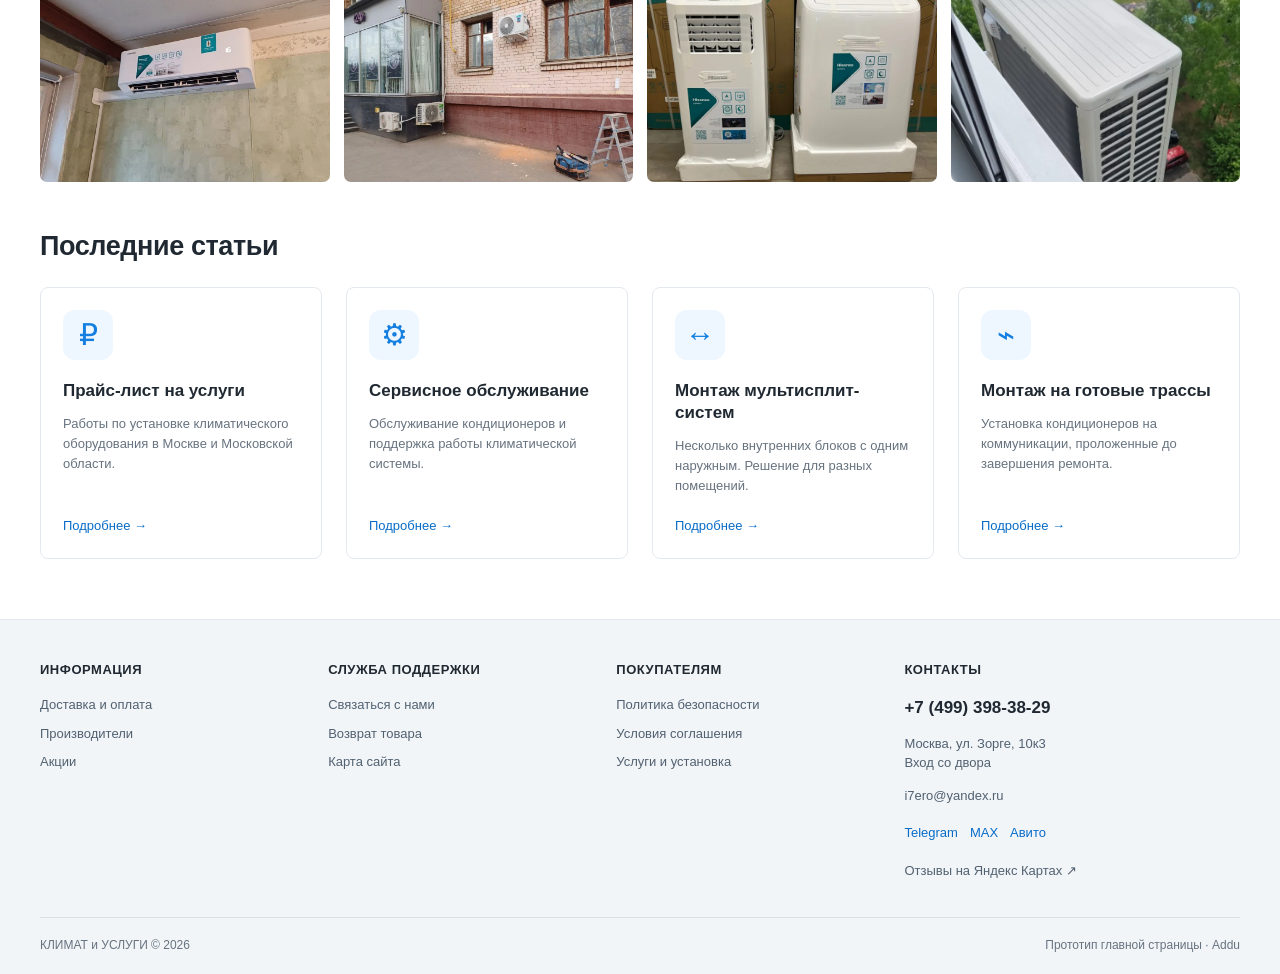
==== commit a19f1113: "Simplify reviews header and move Avito logo" ====
--- a/index.html
+++ b/index.html
@@ -1,4 +1,4 @@
-<!doctype html><html lang="ru"><head><meta charset="utf-8"><meta name="viewport" content="width=device-width,initial-scale=1"><title>Климат и услуги — оборудование, проектирование и монтаж</title><meta name="description" content="Климатическое оборудование, проектирование и монтаж вентиляции, кондиционеров и тепловых насосов в Москве и МО."><link rel="stylesheet" href="main-store.css?v=9"><script src="main-store.js?v=8" defer></script></head><body>
+<!doctype html><html lang="ru"><head><meta charset="utf-8"><meta name="viewport" content="width=device-width,initial-scale=1"><title>Климат и услуги — оборудование, проектирование и монтаж</title><meta name="description" content="Климатическое оборудование, проектирование и монтаж вентиляции, кондиционеров и тепловых насосов в Москве и МО."><link rel="stylesheet" href="main-store.css?v=10"><script src="main-store.js?v=8" defer></script></head><body>
 <div class="utility"><nav class="wrap" aria-label="Информация"><a href="#equipment">Оборудование</a><a href="#services">Услуги</a><a href="https://klimatiuslugi.ru/dostavka-i-oplate">Доставка и оплата</a><a href="#showroom">Наш адрес</a><a href="#reviews">Отзывы</a><a href="https://klimatiuslugi.ru/brands">Бренды</a><span>Москва и Московская область</span></nav></div>
 <header class="store-header"><div class="wrap header-row"><a class="logo" href="index.html"><img src="assets/store/logo.png" alt="КЛИМАТ и УСЛУГИ" width="300" height="90"></a><details class="catalog"><summary><span aria-hidden="true">☰</span> Каталог</summary><nav aria-label="Каталог оборудования"><a href="https://klimatiuslugi.ru/index.php?route=product/category&amp;path=304">Кондиционеры</a><a href="https://klimatiuslugi.ru/index.php?route=product/category&amp;path=473">Вентиляция</a><a href="https://klimatiuslugi.ru/otoplenie">Отопление</a><a href="https://klimatiuslugi.ru/otoplenie/teplovye_nasosy">Тепловые насосы</a><a href="https://klimatiuslugi.ru/uvlazhnenie">Увлажнение</a><a href="https://klimatiuslugi.ru/osushenie">Осушение</a><a href="https://klimatiuslugi.ru/ochistka_vozduha">Очистка воздуха</a><a href="https://klimatiuslugi.ru/vodosnabzhenie">Водоснабжение</a><a href="https://klimatiuslugi.ru/">Все категории оборудования →</a></nav></details><form class="search" action="https://klimatiuslugi.ru/index.php" method="get"><input type="hidden" name="route" value="product/search"><label class="sr-only" for="equipment-search">Поиск оборудования</label><input id="equipment-search" name="search" type="search" placeholder="Поиск оборудования" required><button aria-label="Найти оборудование" type="submit"><svg viewBox="0 0 24 24" aria-hidden="true"><circle cx="10" cy="10" r="6.5"/><path d="m15 15 6 6"/></svg></button></form><a class="phone" href="tel:+74993983829">+7 (499) 398-38-29<small>Подбор и установка</small></a><div class="shop-tools"><a href="https://klimatiuslugi.ru/my-account" aria-label="Личный кабинет"><svg viewBox="0 0 24 24"><circle cx="12" cy="7" r="4"/><path d="M4 22v-3a8 8 0 0 1 16 0v3"/></svg></a><a href="https://klimatiuslugi.ru/compare-products" aria-label="Сравнение товаров"><svg viewBox="0 0 24 24"><path d="M5 20V11M12 20V4M19 20V8"/></svg></a><a href="https://klimatiuslugi.ru/wishlist" aria-label="Избранное"><svg viewBox="0 0 24 24"><path d="M12 21 3 12C-4 3 8-1 12 6c4-7 16-3 9 6z"/></svg></a><a href="https://klimatiuslugi.ru/shopping-cart" aria-label="Корзина"><svg viewBox="0 0 24 24"><path d="M1 2h3l3 14h13l3-11H5"/><circle cx="9" cy="21" r="1"/><circle cx="19" cy="21" r="1"/></svg></a></div></div></header>
 <main class="wrap" id="top"><section class="intro"><div><h1>Проектирование и монтаж<br>климатического оборудования</h1><p>Кондиционеры, вентиляция и тепловые насосы для квартиры, дома и бизнеса. Подберём технику, разработаем проект и установим систему.</p></div><a class="intro-link" href="#services">Выбрать услугу ↓</a></section>
@@ -9,7 +9,7 @@
 <section class="brands" aria-label="Бренды оборудования"><a href="https://klimatiuslugi.ru/brands" aria-label="Все бренды"><img src="assets/store/midea.jpg" alt="Midea" width="130" height="100"></a><a href="https://klimatiuslugi.ru/brands"><img src="assets/store/kentatsu.jpg" alt="Kentatsu" width="130" height="100"></a><a href="https://klimatiuslugi.ru/brands"><img src="assets/store/bosch.jpg" alt="Bosch" width="130" height="100"></a><a href="https://klimatiuslugi.ru/brands"><img src="assets/store/casarte.png" alt="Casarte" width="130" height="100"></a><a href="https://klimatiuslugi.ru/brands"><img src="assets/store/funai.png" alt="Funai" width="130" height="100"></a><a href="https://klimatiuslugi.ru/brands"><img src="assets/store/haier.jpg" alt="Haier" width="130" height="100"></a><a href="https://klimatiuslugi.ru/brands"><img src="assets/store/hisense.jpg" alt="Hisense" width="130" height="100"></a><a href="https://klimatiuslugi.ru/brands"><img src="assets/store/royal.png" alt="Royal Clima" width="130" height="100"></a><a href="https://klimatiuslugi.ru/brands"><img src="assets/store/mdv.png" alt="MDV" width="130" height="100"></a></section>
 <section class="section" id="showroom"><div class="section-title"><h2>Наш шоурум</h2><span>Посмотрите оборудование и задайте вопросы</span></div><div class="showroom-grid"><div class="showroom-gallery" data-slider="showroom"><div class="showroom-image"><img data-slide src="assets/store/office1.webp" width="1000" height="750" alt="Оборудование в шоуруме Климат и услуги" loading="lazy"><img data-slide src="assets/store/office2.webp" width="1000" height="750" alt="Выставочные кондиционеры" loading="lazy" hidden><img data-slide src="assets/store/office3.webp" width="1000" height="750" alt="Шоурум с вывеской Климат и услуги" loading="lazy" hidden><img data-slide src="assets/store/office4.webp" width="1000" height="750" alt="Витрина климатического оборудования" loading="lazy" hidden><button type="button" class="gallery-prev" data-prev aria-label="Предыдущее фото шоурума">‹</button><button type="button" class="gallery-next" data-next aria-label="Следующее фото шоурума">›</button></div><div class="thumbnails"><button type="button" data-dot="0" aria-label="Фото шоурума 1" aria-pressed="true"><img src="assets/store/office1.webp" alt="" loading="lazy"></button><button type="button" data-dot="1" aria-label="Фото шоурума 2" aria-pressed="false"><img src="assets/store/office2.webp" alt="" loading="lazy"></button><button type="button" data-dot="2" aria-label="Фото шоурума 3" aria-pressed="false"><img src="assets/store/office3.webp" alt="" loading="lazy"></button><button type="button" data-dot="3" aria-label="Фото шоурума 4" aria-pressed="false"><img src="assets/store/office4.webp" alt="" loading="lazy"></button></div></div><div class="showroom-copy"><h3>Климат и услуги</h3><p>Приглашаем познакомиться с кондиционерами, системами вентиляции и решениями для дома. Поможем выбрать оборудование и обсудим его установку.</p><ul class="check-list"><li>Оборудование можно увидеть вживую</li><li>Консультация по подбору и монтажу</li><li>Проект, поставка и установка в одной компании</li></ul><address>Москва, ул. Зорге, 10к3<br><span>Вход со двора</span></address><div class="actions"><button class="button blue" type="button" data-request="Встреча в шоуруме">Записаться в шоурум</button><a href="https://klimatiuslugi.ru/contact">Как добраться →</a></div></div></div></section>
 <div class="payment"><picture><source media="(max-width:600px)" srcset="assets/store/sbp-mobile.png"><img src="assets/store/sbp.png" alt="Оплата через Систему быстрых платежей — баннер действующего магазина" loading="lazy"></picture></div>
-<section class="section" id="reviews"><div class="section-title"><h2>Отзывы клиентов</h2><a href="https://www.avito.ru/brands/i206084384?gdlkerfdnwq=101&amp;page_from=from_item_header&amp;iid=2334726960&amp;page_from=from_item_card&amp;iid=2334726960" target="_blank" rel="noopener">Посмотреть профиль на Авито ↗</a></div><div class="avito-heading"><span class="avito-name"><i class="avito-dots" aria-hidden="true"><b></b><b></b><b></b><b></b></i>Авито</span><div><h3>Что говорят о подборе и установке</h3><p>Отзывы о состоявшихся сделках — с датой, именем и ссылкой на профиль компании.</p></div></div><div class="review-grid"><article class="review-card"><div class="review-person"><span class="avatar turquoise">М</span><div><h3>МОДУС</h3><time datetime="2024-09-25">25 сентября 2024</time></div><span class="review-platform">Авито</span></div><div class="stars" aria-label="5 звёзд">★★★★★</div><p>«Установка прошла очень аккуратно быстро, все наши запросы были удовлетворены»</p><span class="transaction">Сделка состоялась · кондиционер Haier с установкой</span></article><article class="review-card"><div class="review-person"><span class="avatar violet">Ю</span><div><h3>юрий</h3><time datetime="2024-08-17">17 августа 2024</time></div><span class="review-platform">Авито</span></div><div class="stars" aria-label="5 звёзд">★★★★★</div><p>«Делают качественно. Быстро. Надежно с гарантией»</p><span class="transaction">Сделка состоялась · кондиционер с установкой</span></article><article class="review-card"><div class="review-person"><span class="avatar green">N</span><div><h3>Nika</h3><time datetime="2024-07-31">31 июля 2024</time></div><span class="review-platform">Авито</span></div><div class="stars" aria-label="5 звёзд">★★★★★</div><p>«Оперативно и предложили прекрасную модель!!! Очень довольна! Отдельная благодарность монтажникам 🔥 Чисто и быстро»</p><span class="transaction">Сделка состоялась · кондиционер Haier с установкой</span></article></div><div class="review-source"><p>Тексты взяты из скриншота отзывов, опубликованного на сайте компании. Актуальные отзывы доступны в профиле Авито.</p><button class="text-button" type="button" data-proof>Посмотреть исходный скриншот</button></div></section>
+<section class="section" id="reviews"><div class="section-title"><h2>Отзывы клиентов</h2><a class="avito-review-link" href="https://www.avito.ru/brands/i206084384?gdlkerfdnwq=101&amp;page_from=from_item_header&amp;iid=2334726960&amp;page_from=from_item_card&amp;iid=2334726960" target="_blank" rel="noopener"><span class="avito-name"><i class="avito-dots" aria-hidden="true"><b></b><b></b><b></b><b></b></i>Авито</span><span class="avito-all-reviews">Все отзывы ↗</span></a></div><div class="review-grid"><article class="review-card"><div class="review-person"><span class="avatar turquoise">М</span><div><h3>МОДУС</h3><time datetime="2024-09-25">25 сентября 2024</time></div><span class="review-platform">Авито</span></div><div class="stars" aria-label="5 звёзд">★★★★★</div><p>«Установка прошла очень аккуратно быстро, все наши запросы были удовлетворены»</p><span class="transaction">Сделка состоялась · кондиционер Haier с установкой</span></article><article class="review-card"><div class="review-person"><span class="avatar violet">Ю</span><div><h3>юрий</h3><time datetime="2024-08-17">17 августа 2024</time></div><span class="review-platform">Авито</span></div><div class="stars" aria-label="5 звёзд">★★★★★</div><p>«Делают качественно. Быстро. Надежно с гарантией»</p><span class="transaction">Сделка состоялась · кондиционер с установкой</span></article><article class="review-card"><div class="review-person"><span class="avatar green">N</span><div><h3>Nika</h3><time datetime="2024-07-31">31 июля 2024</time></div><span class="review-platform">Авито</span></div><div class="stars" aria-label="5 звёзд">★★★★★</div><p>«Оперативно и предложили прекрасную модель!!! Очень довольна! Отдельная благодарность монтажникам 🔥 Чисто и быстро»</p><span class="transaction">Сделка состоялась · кондиционер Haier с установкой</span></article></div><div class="review-source"><p>Тексты взяты из скриншота отзывов, опубликованного на сайте компании. Актуальные отзывы доступны в профиле Авито.</p><button class="text-button" type="button" data-proof>Посмотреть исходный скриншот</button></div></section>
 <section class="section" id="works"><div class="section-title"><h2>Наши работы</h2><span>Фотографии с действующего сайта компании</span></div><div class="work-grid">
 <button type="button" data-photo="assets/store/work1.webp" aria-label="Увеличить фото работы 1"><img src="assets/store/work1.webp" alt="Фото монтажа климатического оборудования — работа 1" width="600" height="450" loading="lazy"></button><button type="button" data-photo="assets/store/work2.webp" aria-label="Увеличить фото работы 2"><img src="assets/store/work2.webp" alt="Фото монтажа климатического оборудования — работа 2" width="600" height="450" loading="lazy"></button><button type="button" data-photo="assets/store/work3.webp" aria-label="Увеличить фото работы 3"><img src="assets/store/work3.webp" alt="Фото монтажа климатического оборудования — работа 3" width="600" height="450" loading="lazy"></button><button type="button" data-photo="assets/store/work4.webp" aria-label="Увеличить фото работы 4"><img src="assets/store/work4.webp" alt="Фото монтажа климатического оборудования — работа 4" width="600" height="450" loading="lazy"></button><button type="button" data-photo="assets/store/work5.webp" aria-label="Увеличить фото работы 5"><img src="assets/store/work5.webp" alt="Фото монтажа климатического оборудования — работа 5" width="600" height="450" loading="lazy"></button><button type="button" data-photo="assets/store/work6.webp" aria-label="Увеличить фото работы 6"><img src="assets/store/work6.webp" alt="Фото монтажа климатического оборудования — работа 6" width="600" height="450" loading="lazy"></button><button type="button" data-photo="assets/store/work7.webp" aria-label="Увеличить фото работы 7"><img src="assets/store/work7.webp" alt="Фото монтажа климатического оборудования — работа 7" width="600" height="450" loading="lazy"></button><button type="button" data-photo="assets/store/work8.webp" aria-label="Увеличить фото работы 8"><img src="assets/store/work8.webp" alt="Фото монтажа климатического оборудования — работа 8" width="600" height="450" loading="lazy"></button></div></section>
 <section class="section articles"><div class="section-title"><h2>Последние статьи</h2></div><div class="article-grid"><article><span class="article-symbol" aria-hidden="true">₽</span><h3>Прайс-лист на услуги</h3><p>Работы по установке климатического оборудования в Москве и Московской области.</p><a href="https://klimatiuslugi.ru/price_list_uslug">Подробнее →</a></article><article><span class="article-symbol" aria-hidden="true">⚙</span><h3>Сервисное обслуживание</h3><p>Обслуживание кондиционеров и поддержка работы климатической системы.</p><a href="https://klimatiuslugi.ru/servisnoe_obsluzhivanie">Подробнее →</a></article><article><span class="article-symbol" aria-hidden="true">↔</span><h3>Монтаж мультисплит-систем</h3><p>Несколько внутренних блоков с одним наружным. Решение для разных помещений.</p><a href="https://klimatiuslugi.ru/montazh_multi_split-sistem">Подробнее →</a></article><article><span class="article-symbol" aria-hidden="true">⌁</span><h3>Монтаж на готовые трассы</h3><p>Установка кондиционеров на коммуникации, проложенные до завершения ремонта.</p><a href="https://klimatiuslugi.ru/montazh_na_gotovye_trassy">Подробнее →</a></article></div></section></main>
--- a/main-store.css
+++ b/main-store.css
@@ -16,3 +16,8 @@
 @media(max-width:850px){.equipment-grid{grid-template-columns:repeat(2,minmax(0,1fr))}}
 @media(max-width:600px){.equipment-grid{gap:10px}.equipment-card{padding:15px 14px}.equipment-visual{height:85px;margin-bottom:14px}.equipment-visual svg{width:65px;height:65px}.equipment-card h3{font-size:16px}.equipment-card p{font-size:12px;margin-bottom:14px}.equipment-link{font-size:12px}}
 @media(prefers-reduced-motion:reduce){.equipment-card{transition:none}}
+
+.section-title>.avito-review-link{display:inline-flex;align-items:center;gap:17px;color:var(--ink);flex-shrink:0}
+.avito-review-link .avito-name{font-size:22px}
+.avito-all-reviews{font-size:13px;font-weight:400;color:var(--dark)}
+@media(max-width:600px){.section-title>.avito-review-link{gap:12px}.avito-review-link .avito-name{font-size:20px}.avito-all-reviews{font-size:12px}}
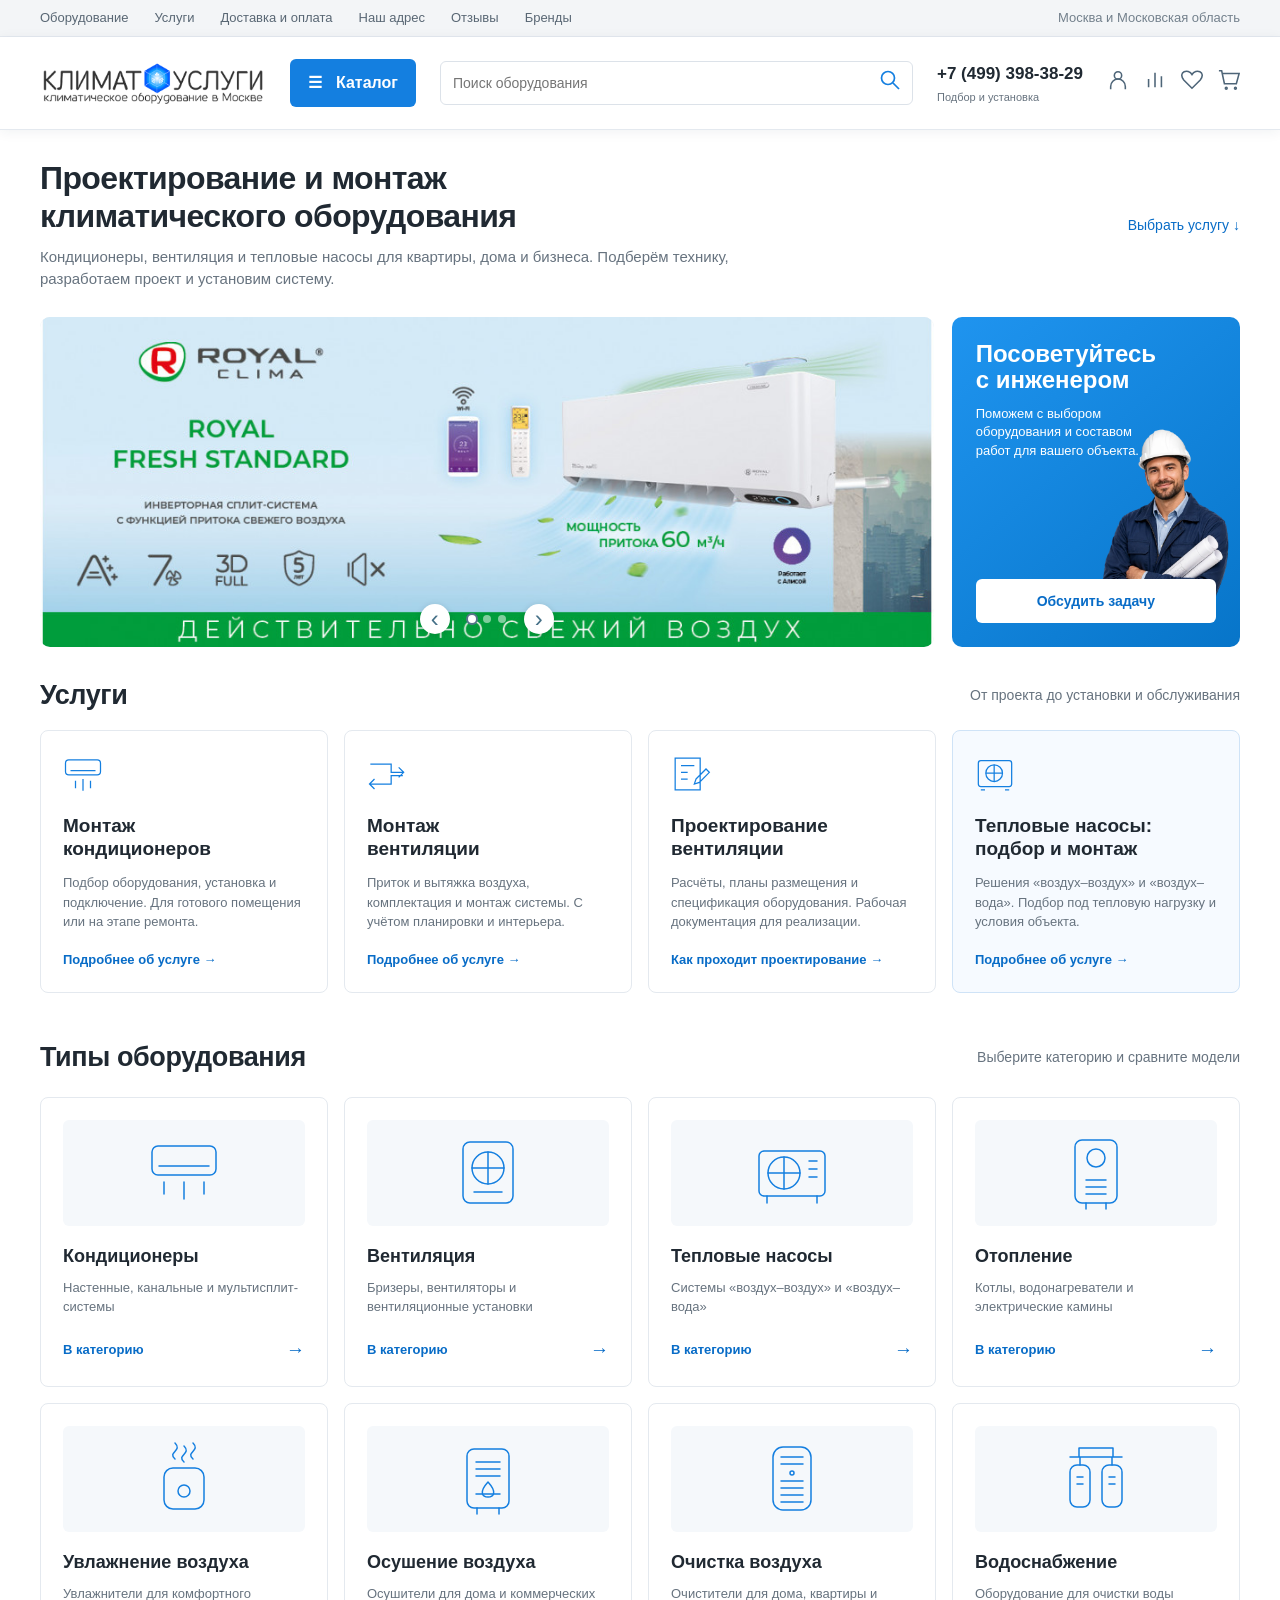
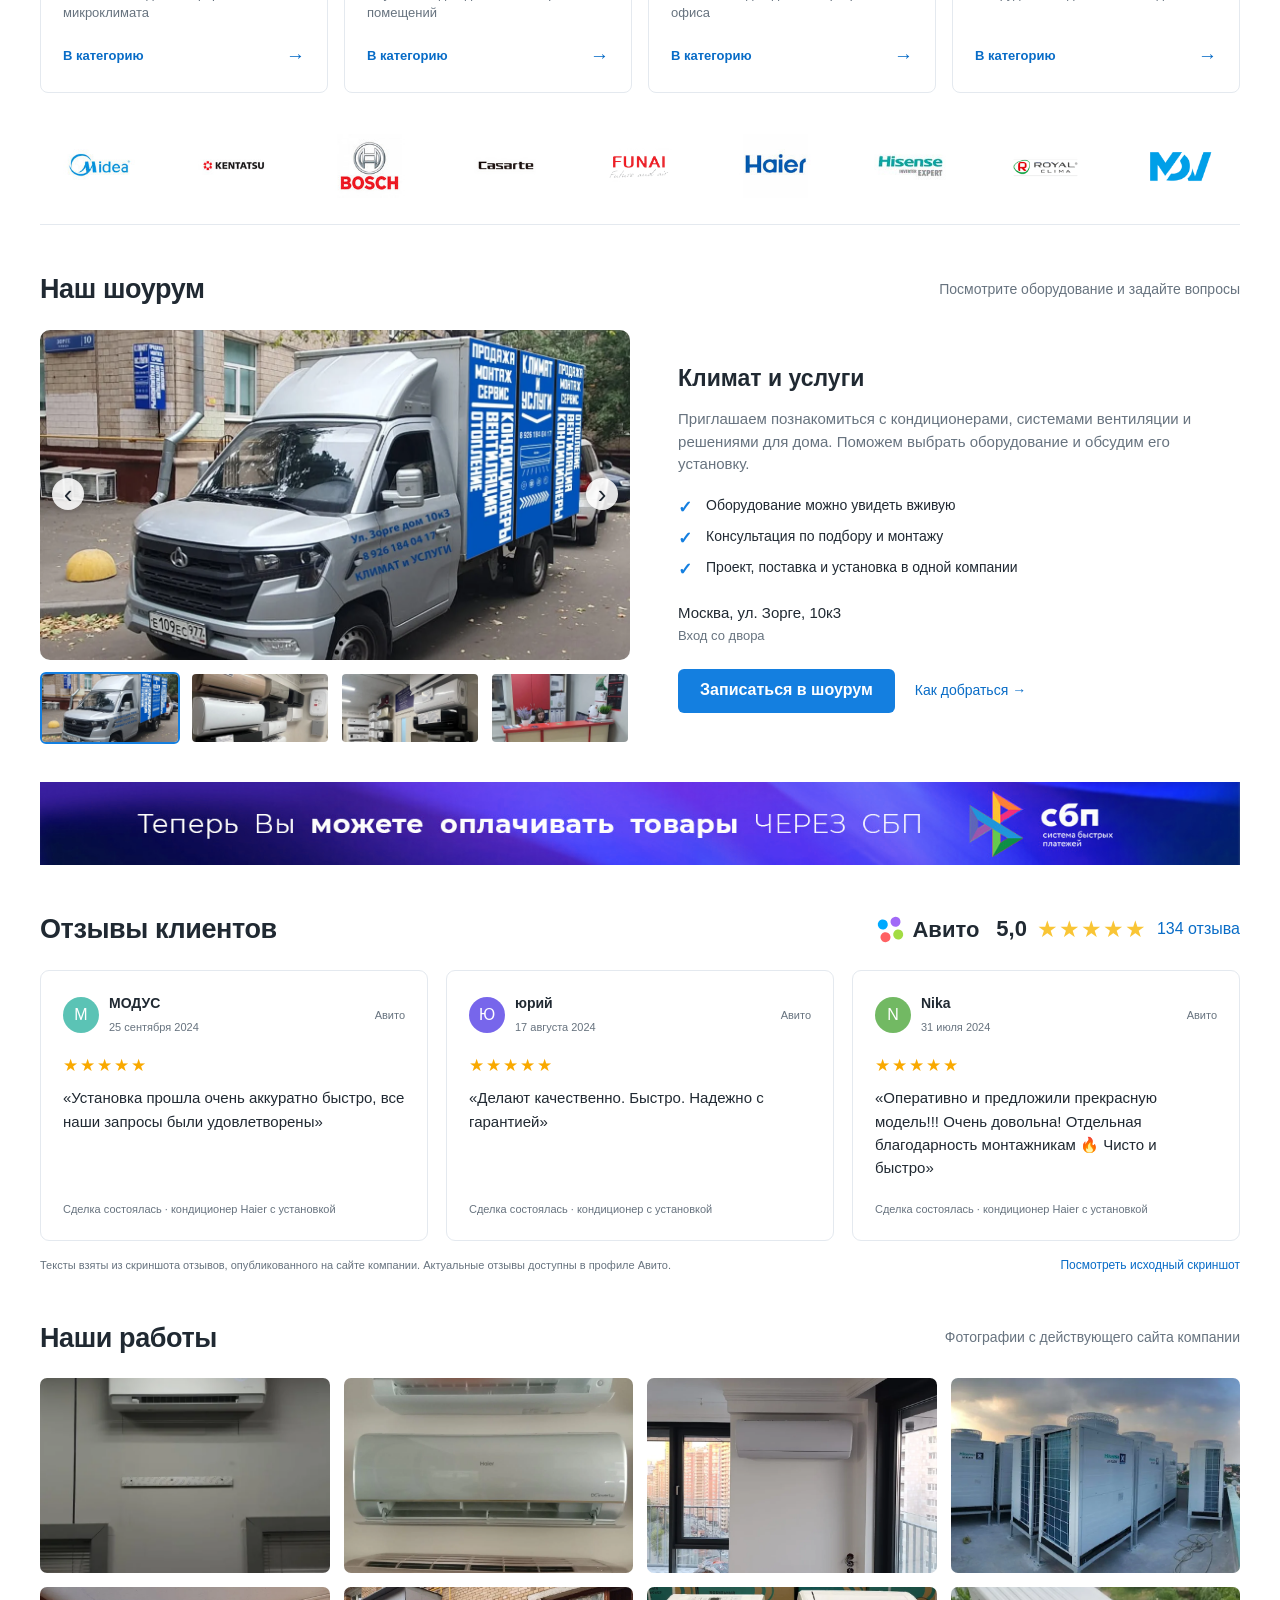
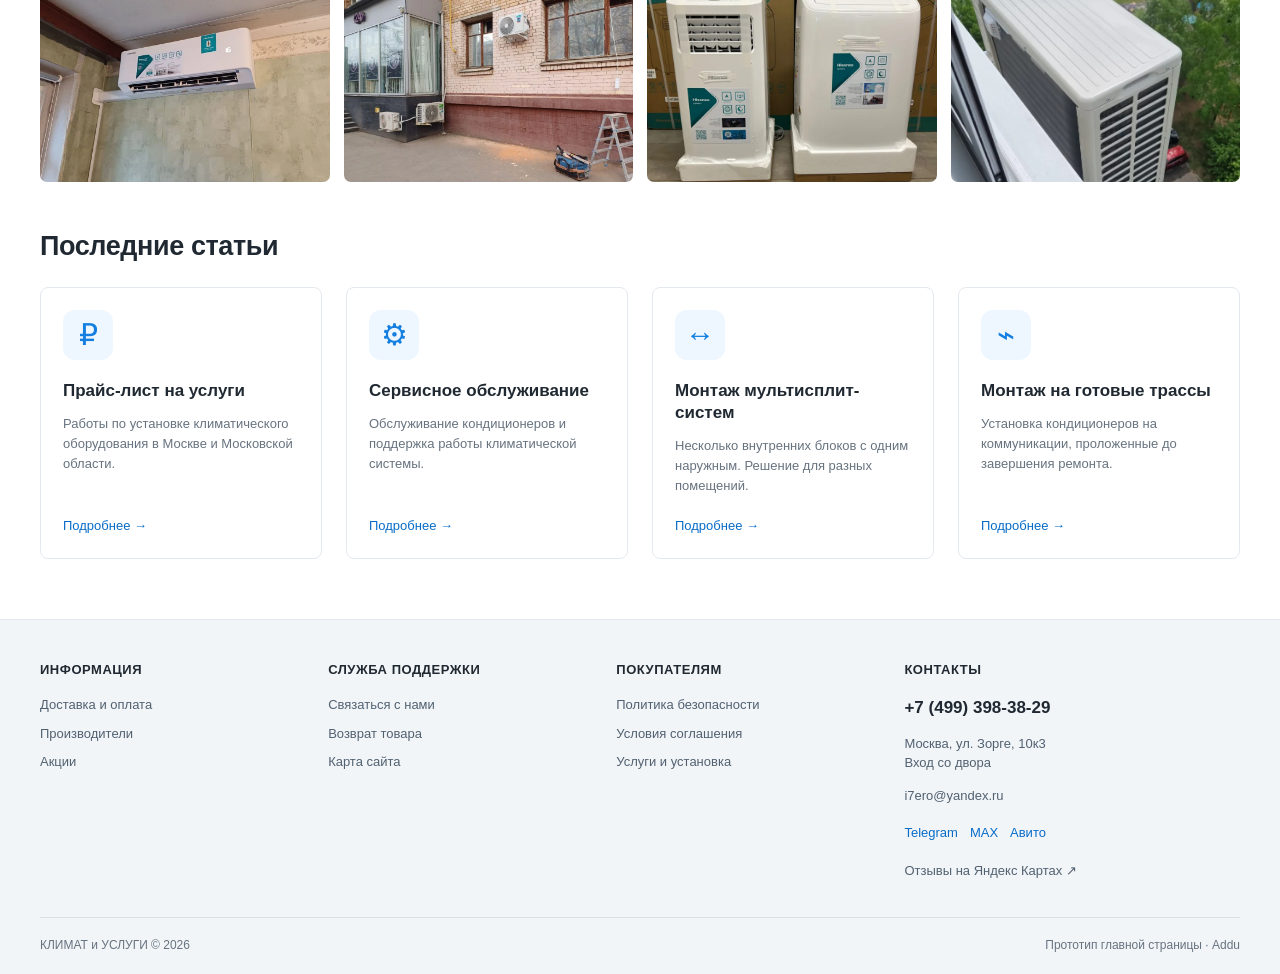
==== commit 138c8d94: "Add Avito rating and review count from client screenshot" ====
--- a/index.html
+++ b/index.html
@@ -1,4 +1,4 @@
-<!doctype html><html lang="ru"><head><meta charset="utf-8"><meta name="viewport" content="width=device-width,initial-scale=1"><title>Климат и услуги — оборудование, проектирование и монтаж</title><meta name="description" content="Климатическое оборудование, проектирование и монтаж вентиляции, кондиционеров и тепловых насосов в Москве и МО."><link rel="stylesheet" href="main-store.css?v=10"><script src="main-store.js?v=8" defer></script></head><body>
+<!doctype html><html lang="ru"><head><meta charset="utf-8"><meta name="viewport" content="width=device-width,initial-scale=1"><title>Климат и услуги — оборудование, проектирование и монтаж</title><meta name="description" content="Климатическое оборудование, проектирование и монтаж вентиляции, кондиционеров и тепловых насосов в Москве и МО."><link rel="stylesheet" href="main-store.css?v=11"><script src="main-store.js?v=8" defer></script></head><body>
 <div class="utility"><nav class="wrap" aria-label="Информация"><a href="#equipment">Оборудование</a><a href="#services">Услуги</a><a href="https://klimatiuslugi.ru/dostavka-i-oplate">Доставка и оплата</a><a href="#showroom">Наш адрес</a><a href="#reviews">Отзывы</a><a href="https://klimatiuslugi.ru/brands">Бренды</a><span>Москва и Московская область</span></nav></div>
 <header class="store-header"><div class="wrap header-row"><a class="logo" href="index.html"><img src="assets/store/logo.png" alt="КЛИМАТ и УСЛУГИ" width="300" height="90"></a><details class="catalog"><summary><span aria-hidden="true">☰</span> Каталог</summary><nav aria-label="Каталог оборудования"><a href="https://klimatiuslugi.ru/index.php?route=product/category&amp;path=304">Кондиционеры</a><a href="https://klimatiuslugi.ru/index.php?route=product/category&amp;path=473">Вентиляция</a><a href="https://klimatiuslugi.ru/otoplenie">Отопление</a><a href="https://klimatiuslugi.ru/otoplenie/teplovye_nasosy">Тепловые насосы</a><a href="https://klimatiuslugi.ru/uvlazhnenie">Увлажнение</a><a href="https://klimatiuslugi.ru/osushenie">Осушение</a><a href="https://klimatiuslugi.ru/ochistka_vozduha">Очистка воздуха</a><a href="https://klimatiuslugi.ru/vodosnabzhenie">Водоснабжение</a><a href="https://klimatiuslugi.ru/">Все категории оборудования →</a></nav></details><form class="search" action="https://klimatiuslugi.ru/index.php" method="get"><input type="hidden" name="route" value="product/search"><label class="sr-only" for="equipment-search">Поиск оборудования</label><input id="equipment-search" name="search" type="search" placeholder="Поиск оборудования" required><button aria-label="Найти оборудование" type="submit"><svg viewBox="0 0 24 24" aria-hidden="true"><circle cx="10" cy="10" r="6.5"/><path d="m15 15 6 6"/></svg></button></form><a class="phone" href="tel:+74993983829">+7 (499) 398-38-29<small>Подбор и установка</small></a><div class="shop-tools"><a href="https://klimatiuslugi.ru/my-account" aria-label="Личный кабинет"><svg viewBox="0 0 24 24"><circle cx="12" cy="7" r="4"/><path d="M4 22v-3a8 8 0 0 1 16 0v3"/></svg></a><a href="https://klimatiuslugi.ru/compare-products" aria-label="Сравнение товаров"><svg viewBox="0 0 24 24"><path d="M5 20V11M12 20V4M19 20V8"/></svg></a><a href="https://klimatiuslugi.ru/wishlist" aria-label="Избранное"><svg viewBox="0 0 24 24"><path d="M12 21 3 12C-4 3 8-1 12 6c4-7 16-3 9 6z"/></svg></a><a href="https://klimatiuslugi.ru/shopping-cart" aria-label="Корзина"><svg viewBox="0 0 24 24"><path d="M1 2h3l3 14h13l3-11H5"/><circle cx="9" cy="21" r="1"/><circle cx="19" cy="21" r="1"/></svg></a></div></div></header>
 <main class="wrap" id="top"><section class="intro"><div><h1>Проектирование и монтаж<br>климатического оборудования</h1><p>Кондиционеры, вентиляция и тепловые насосы для квартиры, дома и бизнеса. Подберём технику, разработаем проект и установим систему.</p></div><a class="intro-link" href="#services">Выбрать услугу ↓</a></section>
@@ -9,7 +9,7 @@
 <section class="brands" aria-label="Бренды оборудования"><a href="https://klimatiuslugi.ru/brands" aria-label="Все бренды"><img src="assets/store/midea.jpg" alt="Midea" width="130" height="100"></a><a href="https://klimatiuslugi.ru/brands"><img src="assets/store/kentatsu.jpg" alt="Kentatsu" width="130" height="100"></a><a href="https://klimatiuslugi.ru/brands"><img src="assets/store/bosch.jpg" alt="Bosch" width="130" height="100"></a><a href="https://klimatiuslugi.ru/brands"><img src="assets/store/casarte.png" alt="Casarte" width="130" height="100"></a><a href="https://klimatiuslugi.ru/brands"><img src="assets/store/funai.png" alt="Funai" width="130" height="100"></a><a href="https://klimatiuslugi.ru/brands"><img src="assets/store/haier.jpg" alt="Haier" width="130" height="100"></a><a href="https://klimatiuslugi.ru/brands"><img src="assets/store/hisense.jpg" alt="Hisense" width="130" height="100"></a><a href="https://klimatiuslugi.ru/brands"><img src="assets/store/royal.png" alt="Royal Clima" width="130" height="100"></a><a href="https://klimatiuslugi.ru/brands"><img src="assets/store/mdv.png" alt="MDV" width="130" height="100"></a></section>
 <section class="section" id="showroom"><div class="section-title"><h2>Наш шоурум</h2><span>Посмотрите оборудование и задайте вопросы</span></div><div class="showroom-grid"><div class="showroom-gallery" data-slider="showroom"><div class="showroom-image"><img data-slide src="assets/store/office1.webp" width="1000" height="750" alt="Оборудование в шоуруме Климат и услуги" loading="lazy"><img data-slide src="assets/store/office2.webp" width="1000" height="750" alt="Выставочные кондиционеры" loading="lazy" hidden><img data-slide src="assets/store/office3.webp" width="1000" height="750" alt="Шоурум с вывеской Климат и услуги" loading="lazy" hidden><img data-slide src="assets/store/office4.webp" width="1000" height="750" alt="Витрина климатического оборудования" loading="lazy" hidden><button type="button" class="gallery-prev" data-prev aria-label="Предыдущее фото шоурума">‹</button><button type="button" class="gallery-next" data-next aria-label="Следующее фото шоурума">›</button></div><div class="thumbnails"><button type="button" data-dot="0" aria-label="Фото шоурума 1" aria-pressed="true"><img src="assets/store/office1.webp" alt="" loading="lazy"></button><button type="button" data-dot="1" aria-label="Фото шоурума 2" aria-pressed="false"><img src="assets/store/office2.webp" alt="" loading="lazy"></button><button type="button" data-dot="2" aria-label="Фото шоурума 3" aria-pressed="false"><img src="assets/store/office3.webp" alt="" loading="lazy"></button><button type="button" data-dot="3" aria-label="Фото шоурума 4" aria-pressed="false"><img src="assets/store/office4.webp" alt="" loading="lazy"></button></div></div><div class="showroom-copy"><h3>Климат и услуги</h3><p>Приглашаем познакомиться с кондиционерами, системами вентиляции и решениями для дома. Поможем выбрать оборудование и обсудим его установку.</p><ul class="check-list"><li>Оборудование можно увидеть вживую</li><li>Консультация по подбору и монтажу</li><li>Проект, поставка и установка в одной компании</li></ul><address>Москва, ул. Зорге, 10к3<br><span>Вход со двора</span></address><div class="actions"><button class="button blue" type="button" data-request="Встреча в шоуруме">Записаться в шоурум</button><a href="https://klimatiuslugi.ru/contact">Как добраться →</a></div></div></div></section>
 <div class="payment"><picture><source media="(max-width:600px)" srcset="assets/store/sbp-mobile.png"><img src="assets/store/sbp.png" alt="Оплата через Систему быстрых платежей — баннер действующего магазина" loading="lazy"></picture></div>
-<section class="section" id="reviews"><div class="section-title"><h2>Отзывы клиентов</h2><a class="avito-review-link" href="https://www.avito.ru/brands/i206084384?gdlkerfdnwq=101&amp;page_from=from_item_header&amp;iid=2334726960&amp;page_from=from_item_card&amp;iid=2334726960" target="_blank" rel="noopener"><span class="avito-name"><i class="avito-dots" aria-hidden="true"><b></b><b></b><b></b><b></b></i>Авито</span><span class="avito-all-reviews">Все отзывы ↗</span></a></div><div class="review-grid"><article class="review-card"><div class="review-person"><span class="avatar turquoise">М</span><div><h3>МОДУС</h3><time datetime="2024-09-25">25 сентября 2024</time></div><span class="review-platform">Авито</span></div><div class="stars" aria-label="5 звёзд">★★★★★</div><p>«Установка прошла очень аккуратно быстро, все наши запросы были удовлетворены»</p><span class="transaction">Сделка состоялась · кондиционер Haier с установкой</span></article><article class="review-card"><div class="review-person"><span class="avatar violet">Ю</span><div><h3>юрий</h3><time datetime="2024-08-17">17 августа 2024</time></div><span class="review-platform">Авито</span></div><div class="stars" aria-label="5 звёзд">★★★★★</div><p>«Делают качественно. Быстро. Надежно с гарантией»</p><span class="transaction">Сделка состоялась · кондиционер с установкой</span></article><article class="review-card"><div class="review-person"><span class="avatar green">N</span><div><h3>Nika</h3><time datetime="2024-07-31">31 июля 2024</time></div><span class="review-platform">Авито</span></div><div class="stars" aria-label="5 звёзд">★★★★★</div><p>«Оперативно и предложили прекрасную модель!!! Очень довольна! Отдельная благодарность монтажникам 🔥 Чисто и быстро»</p><span class="transaction">Сделка состоялась · кондиционер Haier с установкой</span></article></div><div class="review-source"><p>Тексты взяты из скриншота отзывов, опубликованного на сайте компании. Актуальные отзывы доступны в профиле Авито.</p><button class="text-button" type="button" data-proof>Посмотреть исходный скриншот</button></div></section>
+<section class="section" id="reviews"><div class="section-title"><h2>Отзывы клиентов</h2><a class="avito-review-link" href="https://www.avito.ru/brands/i206084384?gdlkerfdnwq=101&amp;page_from=from_item_header&amp;iid=2334726960&amp;page_from=from_item_card&amp;iid=2334726960" target="_blank" rel="noopener"><span class="avito-name"><i class="avito-dots" aria-hidden="true"><b></b><b></b><b></b><b></b></i>Авито</span><span class="avito-rating"><strong aria-label="Рейтинг 5 из 5">5,0</strong><span class="avito-rating-stars" aria-hidden="true">★★★★★</span><span class="avito-review-count">134 отзыва</span></span></a></div><div class="review-grid"><article class="review-card"><div class="review-person"><span class="avatar turquoise">М</span><div><h3>МОДУС</h3><time datetime="2024-09-25">25 сентября 2024</time></div><span class="review-platform">Авито</span></div><div class="stars" aria-label="5 звёзд">★★★★★</div><p>«Установка прошла очень аккуратно быстро, все наши запросы были удовлетворены»</p><span class="transaction">Сделка состоялась · кондиционер Haier с установкой</span></article><article class="review-card"><div class="review-person"><span class="avatar violet">Ю</span><div><h3>юрий</h3><time datetime="2024-08-17">17 августа 2024</time></div><span class="review-platform">Авито</span></div><div class="stars" aria-label="5 звёзд">★★★★★</div><p>«Делают качественно. Быстро. Надежно с гарантией»</p><span class="transaction">Сделка состоялась · кондиционер с установкой</span></article><article class="review-card"><div class="review-person"><span class="avatar green">N</span><div><h3>Nika</h3><time datetime="2024-07-31">31 июля 2024</time></div><span class="review-platform">Авито</span></div><div class="stars" aria-label="5 звёзд">★★★★★</div><p>«Оперативно и предложили прекрасную модель!!! Очень довольна! Отдельная благодарность монтажникам 🔥 Чисто и быстро»</p><span class="transaction">Сделка состоялась · кондиционер Haier с установкой</span></article></div><div class="review-source"><p>Тексты взяты из скриншота отзывов, опубликованного на сайте компании. Актуальные отзывы доступны в профиле Авито.</p><button class="text-button" type="button" data-proof>Посмотреть исходный скриншот</button></div></section>
 <section class="section" id="works"><div class="section-title"><h2>Наши работы</h2><span>Фотографии с действующего сайта компании</span></div><div class="work-grid">
 <button type="button" data-photo="assets/store/work1.webp" aria-label="Увеличить фото работы 1"><img src="assets/store/work1.webp" alt="Фото монтажа климатического оборудования — работа 1" width="600" height="450" loading="lazy"></button><button type="button" data-photo="assets/store/work2.webp" aria-label="Увеличить фото работы 2"><img src="assets/store/work2.webp" alt="Фото монтажа климатического оборудования — работа 2" width="600" height="450" loading="lazy"></button><button type="button" data-photo="assets/store/work3.webp" aria-label="Увеличить фото работы 3"><img src="assets/store/work3.webp" alt="Фото монтажа климатического оборудования — работа 3" width="600" height="450" loading="lazy"></button><button type="button" data-photo="assets/store/work4.webp" aria-label="Увеличить фото работы 4"><img src="assets/store/work4.webp" alt="Фото монтажа климатического оборудования — работа 4" width="600" height="450" loading="lazy"></button><button type="button" data-photo="assets/store/work5.webp" aria-label="Увеличить фото работы 5"><img src="assets/store/work5.webp" alt="Фото монтажа климатического оборудования — работа 5" width="600" height="450" loading="lazy"></button><button type="button" data-photo="assets/store/work6.webp" aria-label="Увеличить фото работы 6"><img src="assets/store/work6.webp" alt="Фото монтажа климатического оборудования — работа 6" width="600" height="450" loading="lazy"></button><button type="button" data-photo="assets/store/work7.webp" aria-label="Увеличить фото работы 7"><img src="assets/store/work7.webp" alt="Фото монтажа климатического оборудования — работа 7" width="600" height="450" loading="lazy"></button><button type="button" data-photo="assets/store/work8.webp" aria-label="Увеличить фото работы 8"><img src="assets/store/work8.webp" alt="Фото монтажа климатического оборудования — работа 8" width="600" height="450" loading="lazy"></button></div></section>
 <section class="section articles"><div class="section-title"><h2>Последние статьи</h2></div><div class="article-grid"><article><span class="article-symbol" aria-hidden="true">₽</span><h3>Прайс-лист на услуги</h3><p>Работы по установке климатического оборудования в Москве и Московской области.</p><a href="https://klimatiuslugi.ru/price_list_uslug">Подробнее →</a></article><article><span class="article-symbol" aria-hidden="true">⚙</span><h3>Сервисное обслуживание</h3><p>Обслуживание кондиционеров и поддержка работы климатической системы.</p><a href="https://klimatiuslugi.ru/servisnoe_obsluzhivanie">Подробнее →</a></article><article><span class="article-symbol" aria-hidden="true">↔</span><h3>Монтаж мультисплит-систем</h3><p>Несколько внутренних блоков с одним наружным. Решение для разных помещений.</p><a href="https://klimatiuslugi.ru/montazh_multi_split-sistem">Подробнее →</a></article><article><span class="article-symbol" aria-hidden="true">⌁</span><h3>Монтаж на готовые трассы</h3><p>Установка кондиционеров на коммуникации, проложенные до завершения ремонта.</p><a href="https://klimatiuslugi.ru/montazh_na_gotovye_trassy">Подробнее →</a></article></div></section></main>
--- a/main-store.css
+++ b/main-store.css
@@ -17,7 +17,10 @@
 @media(max-width:600px){.equipment-grid{gap:10px}.equipment-card{padding:15px 14px}.equipment-visual{height:85px;margin-bottom:14px}.equipment-visual svg{width:65px;height:65px}.equipment-card h3{font-size:16px}.equipment-card p{font-size:12px;margin-bottom:14px}.equipment-link{font-size:12px}}
 @media(prefers-reduced-motion:reduce){.equipment-card{transition:none}}
 
-.section-title>.avito-review-link{display:inline-flex;align-items:center;gap:17px;color:var(--ink);flex-shrink:0}
+.section-title>.avito-review-link{display:inline-flex;align-items:center;gap:17px;row-gap:9px;color:var(--ink);flex-wrap:wrap;max-width:100%}
 .avito-review-link .avito-name{font-size:22px}
-.avito-all-reviews{font-size:13px;font-weight:400;color:var(--dark)}
-@media(max-width:600px){.section-title>.avito-review-link{gap:12px}.avito-review-link .avito-name{font-size:20px}.avito-all-reviews{font-size:12px}}
+.avito-rating{display:inline-flex;align-items:center;gap:10px;white-space:nowrap}
+.avito-rating strong{font-size:22px;line-height:1.2}
+.avito-rating-stars{color:#f9c535;font-size:23px;letter-spacing:1px;line-height:1}
+.avito-review-count{font-size:16px;font-weight:400;color:var(--dark)}
+@media(max-width:600px){.section-title>.avito-review-link{gap:12px;row-gap:8px}.avito-review-link .avito-name{font-size:20px}.avito-rating{gap:8px}.avito-rating strong{font-size:20px}.avito-rating-stars{font-size:19px}.avito-review-count{font-size:14px}}
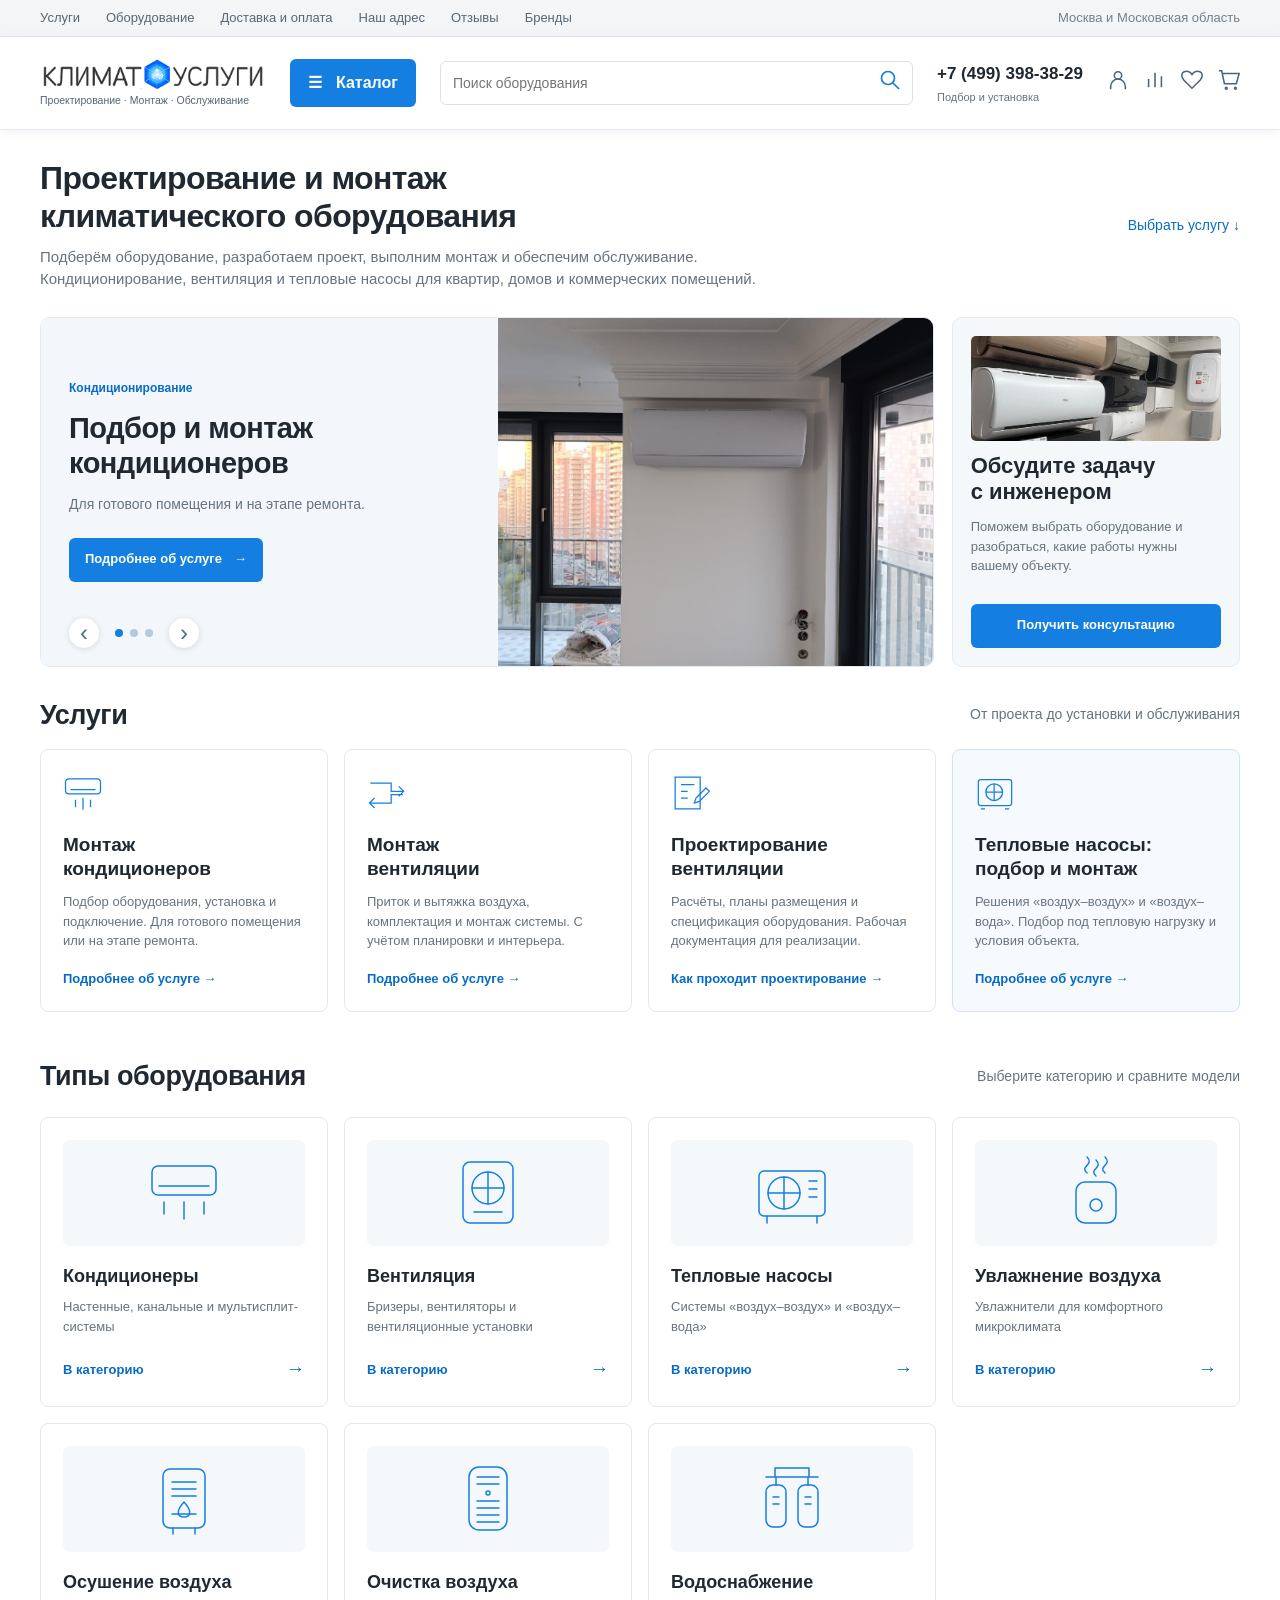
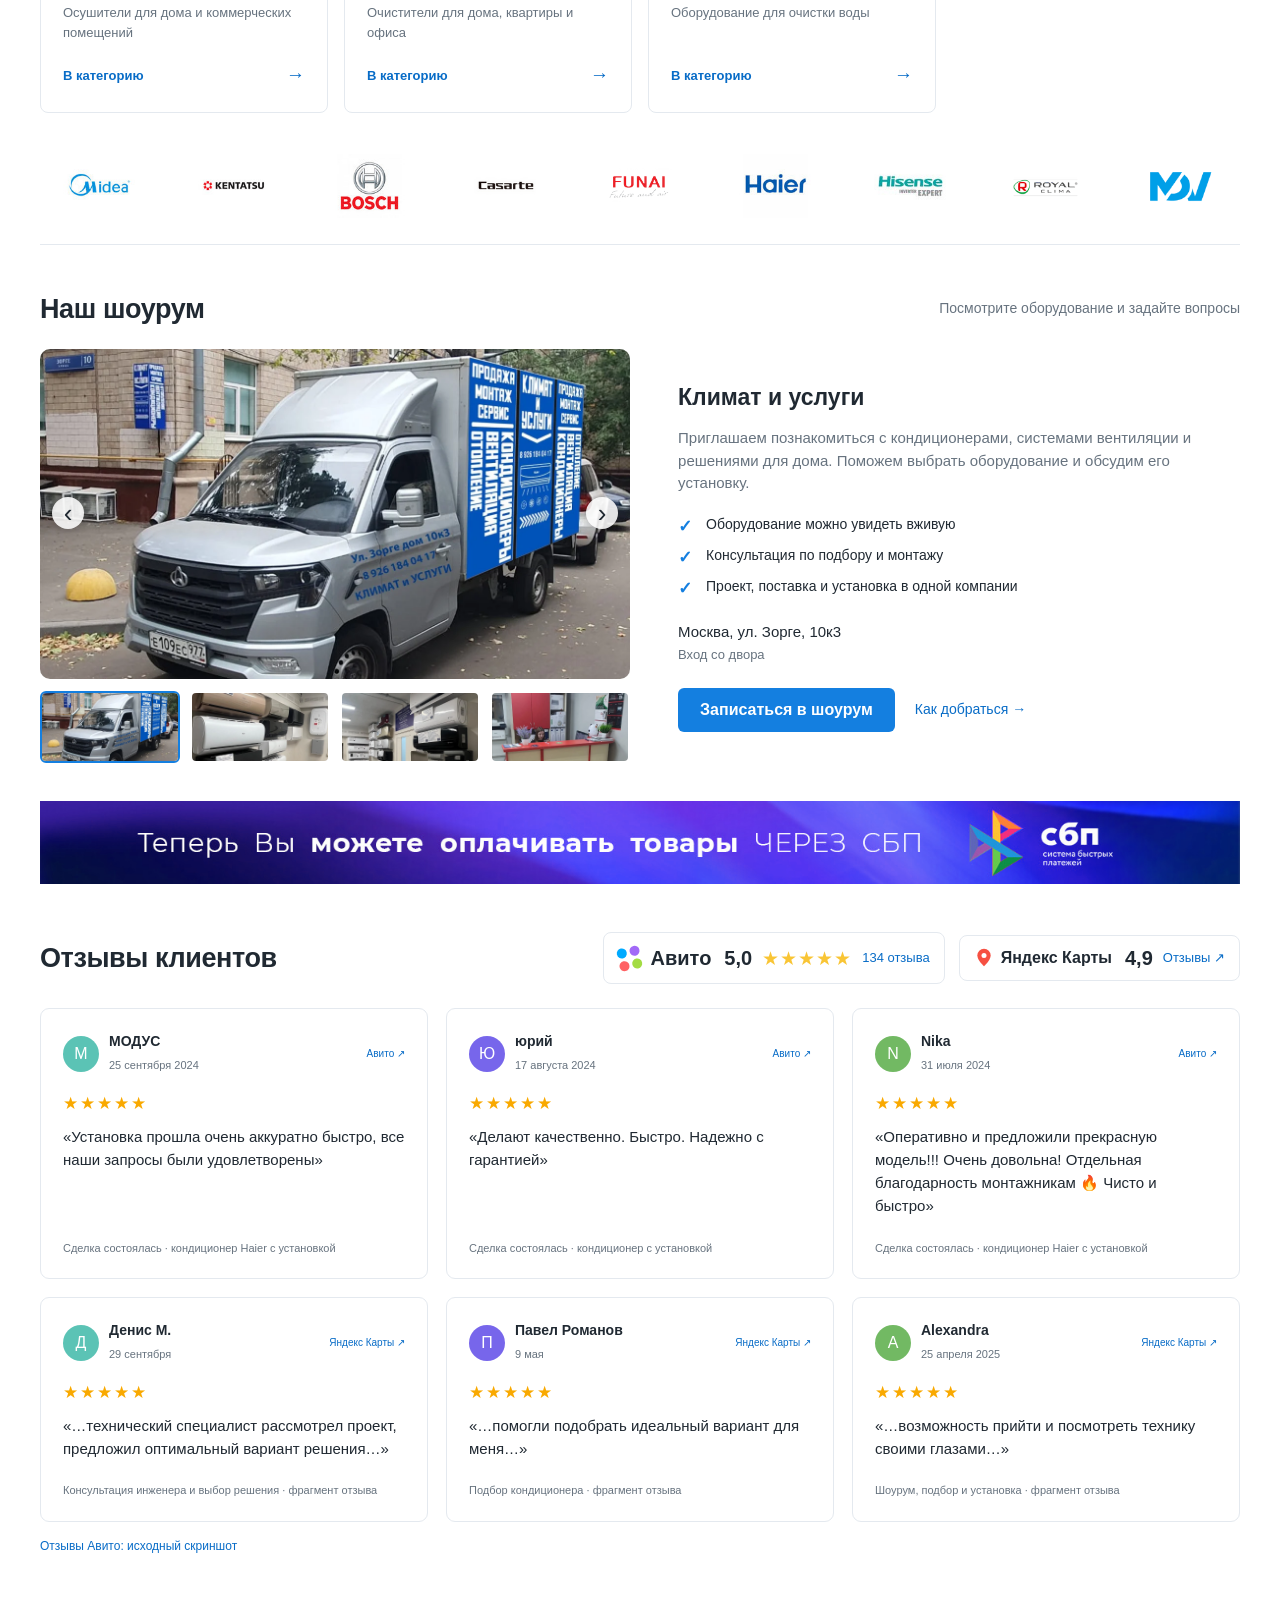
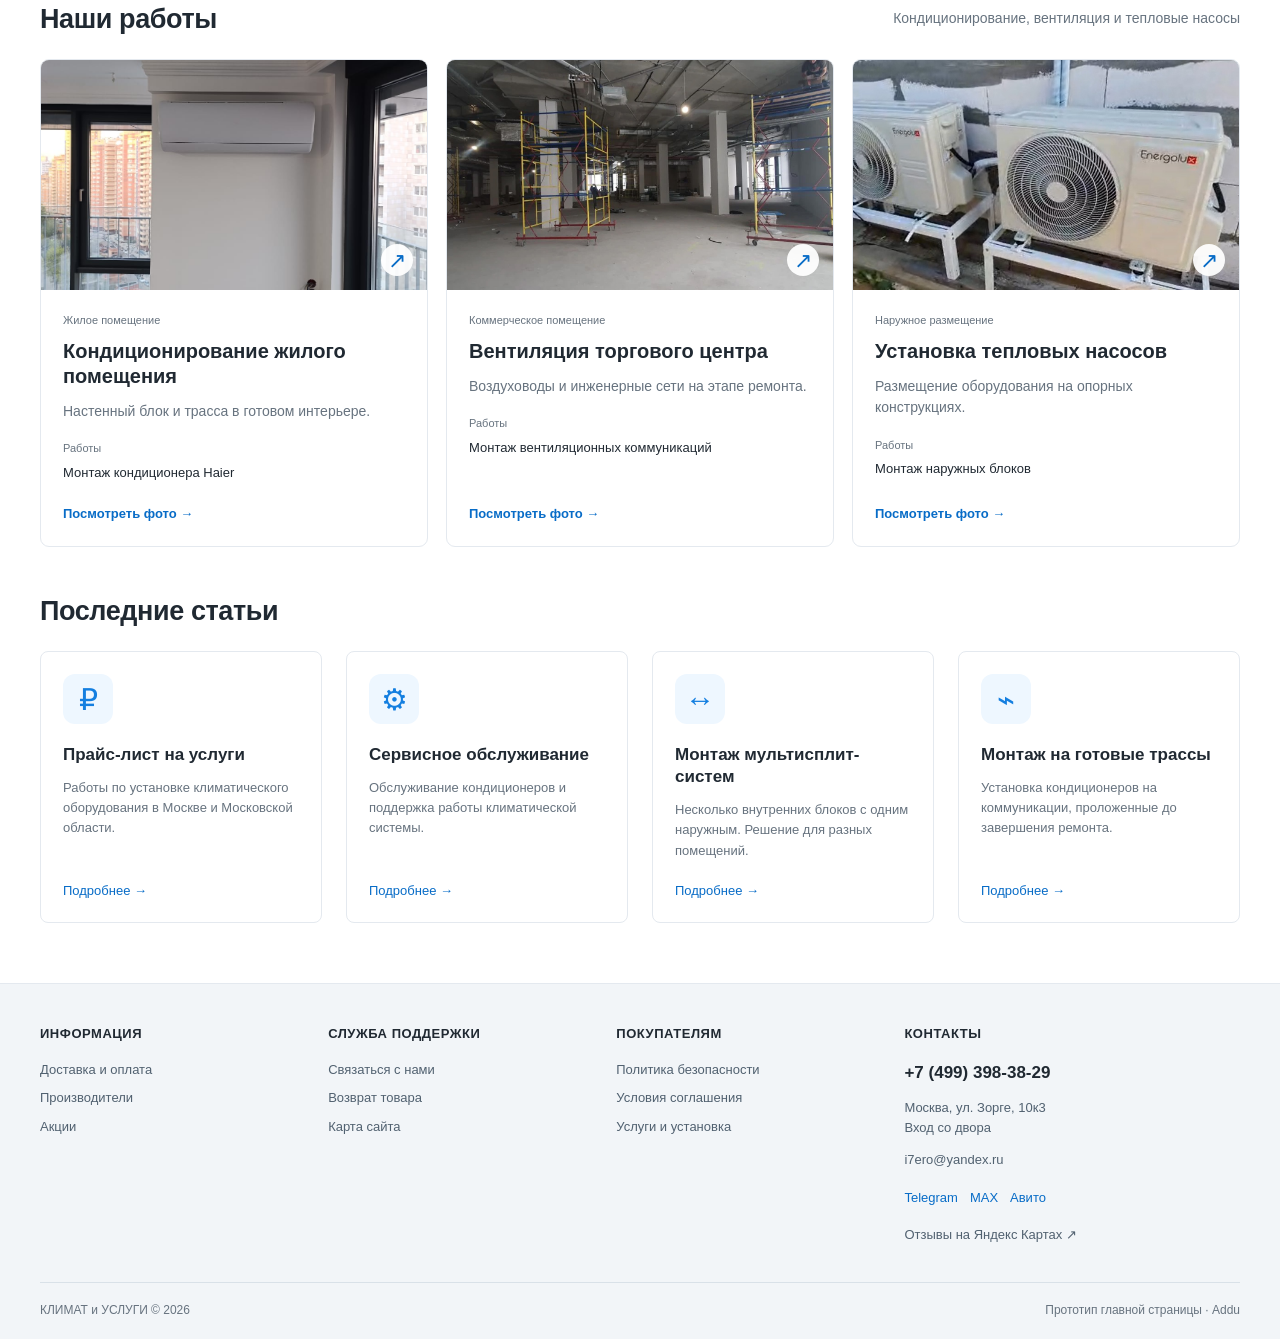
==== commit 134c5930: "Update homepage with approved service banners and client evidence" ====
--- a/index.html
+++ b/index.html
@@ -1,17 +1,16 @@
-<!doctype html><html lang="ru"><head><meta charset="utf-8"><meta name="viewport" content="width=device-width,initial-scale=1"><title>Климат и услуги — оборудование, проектирование и монтаж</title><meta name="description" content="Климатическое оборудование, проектирование и монтаж вентиляции, кондиционеров и тепловых насосов в Москве и МО."><link rel="stylesheet" href="main-store.css?v=11"><script src="main-store.js?v=8" defer></script></head><body>
-<div class="utility"><nav class="wrap" aria-label="Информация"><a href="#equipment">Оборудование</a><a href="#services">Услуги</a><a href="https://klimatiuslugi.ru/dostavka-i-oplate">Доставка и оплата</a><a href="#showroom">Наш адрес</a><a href="#reviews">Отзывы</a><a href="https://klimatiuslugi.ru/brands">Бренды</a><span>Москва и Московская область</span></nav></div>
-<header class="store-header"><div class="wrap header-row"><a class="logo" href="index.html"><img src="assets/store/logo.png" alt="КЛИМАТ и УСЛУГИ" width="300" height="90"></a><details class="catalog"><summary><span aria-hidden="true">☰</span> Каталог</summary><nav aria-label="Каталог оборудования"><a href="https://klimatiuslugi.ru/index.php?route=product/category&amp;path=304">Кондиционеры</a><a href="https://klimatiuslugi.ru/index.php?route=product/category&amp;path=473">Вентиляция</a><a href="https://klimatiuslugi.ru/otoplenie">Отопление</a><a href="https://klimatiuslugi.ru/otoplenie/teplovye_nasosy">Тепловые насосы</a><a href="https://klimatiuslugi.ru/uvlazhnenie">Увлажнение</a><a href="https://klimatiuslugi.ru/osushenie">Осушение</a><a href="https://klimatiuslugi.ru/ochistka_vozduha">Очистка воздуха</a><a href="https://klimatiuslugi.ru/vodosnabzhenie">Водоснабжение</a><a href="https://klimatiuslugi.ru/">Все категории оборудования →</a></nav></details><form class="search" action="https://klimatiuslugi.ru/index.php" method="get"><input type="hidden" name="route" value="product/search"><label class="sr-only" for="equipment-search">Поиск оборудования</label><input id="equipment-search" name="search" type="search" placeholder="Поиск оборудования" required><button aria-label="Найти оборудование" type="submit"><svg viewBox="0 0 24 24" aria-hidden="true"><circle cx="10" cy="10" r="6.5"/><path d="m15 15 6 6"/></svg></button></form><a class="phone" href="tel:+74993983829">+7 (499) 398-38-29<small>Подбор и установка</small></a><div class="shop-tools"><a href="https://klimatiuslugi.ru/my-account" aria-label="Личный кабинет"><svg viewBox="0 0 24 24"><circle cx="12" cy="7" r="4"/><path d="M4 22v-3a8 8 0 0 1 16 0v3"/></svg></a><a href="https://klimatiuslugi.ru/compare-products" aria-label="Сравнение товаров"><svg viewBox="0 0 24 24"><path d="M5 20V11M12 20V4M19 20V8"/></svg></a><a href="https://klimatiuslugi.ru/wishlist" aria-label="Избранное"><svg viewBox="0 0 24 24"><path d="M12 21 3 12C-4 3 8-1 12 6c4-7 16-3 9 6z"/></svg></a><a href="https://klimatiuslugi.ru/shopping-cart" aria-label="Корзина"><svg viewBox="0 0 24 24"><path d="M1 2h3l3 14h13l3-11H5"/><circle cx="9" cy="21" r="1"/><circle cx="19" cy="21" r="1"/></svg></a></div></div></header>
-<main class="wrap" id="top"><section class="intro"><div><h1>Проектирование и монтаж<br>климатического оборудования</h1><p>Кондиционеры, вентиляция и тепловые насосы для квартиры, дома и бизнеса. Подберём технику, разработаем проект и установим систему.</p></div><a class="intro-link" href="#services">Выбрать услугу ↓</a></section>
+<!doctype html><html lang="ru"><head><meta charset="utf-8"><meta name="viewport" content="width=device-width,initial-scale=1"><title>Климат и услуги — оборудование, проектирование и монтаж</title><meta name="description" content="Климатическое оборудование, проектирование и монтаж вентиляции, кондиционеров и тепловых насосов в Москве и МО."><link rel="stylesheet" href="main-store.css?v=12"><script src="main-store.js?v=12" defer></script></head><body>
+<div class="utility"><nav class="wrap" aria-label="Информация"><a href="#services">Услуги</a><a href="#equipment">Оборудование</a><a href="https://klimatiuslugi.ru/dostavka-i-oplate">Доставка и оплата</a><a href="#showroom">Наш адрес</a><a href="#reviews">Отзывы</a><a href="https://klimatiuslugi.ru/brands">Бренды</a><span>Москва и Московская область</span></nav></div>
+<header class="store-header"><div class="wrap header-row"><a class="logo" href="index.html" aria-label="Климат и услуги — проектирование, монтаж, обслуживание"><span class="brand-mark"><img src="assets/store/logo.png" alt="КЛИМАТ и УСЛУГИ" width="635" height="118"></span><span class="brand-description">Проектирование · Монтаж · Обслуживание</span></a><details class="catalog"><summary><span aria-hidden="true">☰</span> Каталог</summary><nav aria-label="Каталог оборудования"><a href="https://klimatiuslugi.ru/index.php?route=product/category&amp;path=304">Кондиционеры</a><a href="https://klimatiuslugi.ru/index.php?route=product/category&amp;path=473">Вентиляция</a><a href="https://klimatiuslugi.ru/otoplenie">Отопление</a><a href="https://klimatiuslugi.ru/otoplenie/teplovye_nasosy">Тепловые насосы</a><a href="https://klimatiuslugi.ru/uvlazhnenie">Увлажнение</a><a href="https://klimatiuslugi.ru/osushenie">Осушение</a><a href="https://klimatiuslugi.ru/ochistka_vozduha">Очистка воздуха</a><a href="https://klimatiuslugi.ru/vodosnabzhenie">Водоснабжение</a><a href="https://klimatiuslugi.ru/">Все категории оборудования →</a></nav></details><form class="search" action="https://klimatiuslugi.ru/index.php" method="get"><input type="hidden" name="route" value="product/search"><label class="sr-only" for="equipment-search">Поиск оборудования</label><input id="equipment-search" name="search" type="search" placeholder="Поиск оборудования" required><button aria-label="Найти оборудование" type="submit"><svg viewBox="0 0 24 24" aria-hidden="true"><circle cx="10" cy="10" r="6.5"/><path d="m15 15 6 6"/></svg></button></form><a class="phone" href="tel:+74993983829">+7 (499) 398-38-29<small>Подбор и установка</small></a><div class="shop-tools"><a href="https://klimatiuslugi.ru/my-account" aria-label="Личный кабинет"><svg viewBox="0 0 24 24"><circle cx="12" cy="7" r="4"/><path d="M4 22v-3a8 8 0 0 1 16 0v3"/></svg></a><a href="https://klimatiuslugi.ru/compare-products" aria-label="Сравнение товаров"><svg viewBox="0 0 24 24"><path d="M5 20V11M12 20V4M19 20V8"/></svg></a><a href="https://klimatiuslugi.ru/wishlist" aria-label="Избранное"><svg viewBox="0 0 24 24"><path d="M12 21 3 12C-4 3 8-1 12 6c4-7 16-3 9 6z"/></svg></a><a href="https://klimatiuslugi.ru/shopping-cart" aria-label="Корзина"><svg viewBox="0 0 24 24"><path d="M1 2h3l3 14h13l3-11H5"/><circle cx="9" cy="21" r="1"/><circle cx="19" cy="21" r="1"/></svg></a></div></div></header>
+<main class="wrap" id="top"><section class="intro"><div><h1>Проектирование и монтаж <br>климатического оборудования</h1><p>Подберём оборудование, разработаем проект, выполним монтаж и обеспечим обслуживание. Кондиционирование, вентиляция и тепловые насосы для квартир, домов и коммерческих помещений.</p></div><a class="intro-link" href="#services">Выбрать услугу ↓</a></section>
 
-<section class="promotions" aria-label="Оборудование и консультация"><div class="promo-slider" data-slider="equipment"><div class="slide" data-slide><a href="https://klimatiuslugi.ru/index.php?route=product/category&amp;path=304"><img src="assets/store/banner-royal.jpg" width="1000" height="370" alt="Кондиционеры Royal Clima Fresh Standard — баннер из каталога клиента" fetchpriority="high"></a></div><div class="slide" data-slide hidden><a href="https://klimatiuslugi.ru/index.php?route=product/category&amp;path=279_280&amp;ocf=F1S0V68"><img src="assets/store/banner-haier.png" width="1000" height="370" alt="Кондиционеры Haier"></a></div><div class="slide" data-slide hidden><a href="https://klimatiuslugi.ru/index.php?route=product/category&amp;path=279_280&amp;ocf=F1S0V116"><img src="assets/store/banner-casarte.png" width="1000" height="370" alt="Кондиционеры Casarte"></a></div><div class="slider-controls"><button type="button" data-prev aria-label="Предыдущий баннер">‹</button><div class="dots"><button type="button" data-dot="0" aria-label="Баннер 1" aria-pressed="true"></button><button type="button" data-dot="1" aria-label="Баннер 2" aria-pressed="false"></button><button type="button" data-dot="2" aria-label="Баннер 3" aria-pressed="false"></button></div><button type="button" data-next aria-label="Следующий баннер">›</button></div></div><article class="engineer-card"><h2>Посоветуйтесь<br>с инженером</h2><p>Поможем с выбором оборудования и составом работ для вашего объекта.</p><img src="assets/store/engineer.webp" width="350" height="350" alt="Иллюстрация консультации с действующего сайта"><button class="button white" type="button" data-request="Консультация инженера">Обсудить задачу</button></article></section>
+<section class="promotions" aria-label="Услуги и консультация"><div class="promo-slider service-promos" data-slider="services"><div class="slide" data-slide><a class="service-banner" href="https://klimatiuslugi.ru/montaj-split"><div class="banner-copy"><span class="banner-label">Кондиционирование</span><h2>Подбор и монтаж кондиционеров</h2><p>Для готового помещения и на этапе ремонта.</p><span class="button blue">Подробнее об услуге <span aria-hidden="true">→</span></span></div><img src="assets/store/case-air-conditioning.jpg" alt="Установленный кондиционер Haier — фотография клиента" fetchpriority="high"></a></div><div class="slide" data-slide hidden><a class="service-banner" href="https://klimatiuslugi.ru/ustanovka-ventilyatsii"><div class="banner-copy"><span class="banner-label">Вентиляция</span><h2>Проектирование и монтаж вентиляции</h2><p>От расчётов до установки и запуска системы.</p><span class="button blue">Подробнее об услуге <span aria-hidden="true">→</span></span></div><img src="assets/store/case-ventilation.jpg" alt="Монтаж вентиляции в торговом центре — фотография клиента"></a></div><div class="slide" data-slide hidden><a class="service-banner" href="heat-pumps.html"><div class="banner-copy"><span class="banner-label">Тепловые насосы</span><h2>Подбор и монтаж тепловых насосов</h2><p>Решение с учётом условий вашего объекта.</p><span class="button blue">Подробнее об услуге <span aria-hidden="true">→</span></span></div><img src="assets/store/case-heat-pump.jpg" alt="Установленные тепловые насосы — фотография клиента"></a></div><div class="slider-controls"><button type="button" data-prev aria-label="Предыдущая услуга">‹</button><div class="dots"><button type="button" data-dot="0" aria-label="Кондиционирование" aria-pressed="true"></button><button type="button" data-dot="1" aria-label="Вентиляция" aria-pressed="false"></button><button type="button" data-dot="2" aria-label="Тепловые насосы" aria-pressed="false"></button></div><button type="button" data-next aria-label="Следующая услуга">›</button></div></div><article class="engineer-card consultation-card"><img src="assets/store/showroom-consultation.jpg" width="1200" height="900" alt="Оборудование в шоуруме Климат и услуги"><h2>Обсудите задачу <br>с инженером</h2><p>Поможем выбрать оборудование и разобраться, какие работы нужны вашему объекту.</p><button class="button blue" type="button" data-request="Консультация инженера">Получить консультацию</button></article></section>
 <section class="services section" id="services"><div class="section-title"><h2>Услуги</h2><span>От проекта до установки и обслуживания</span></div><div class="service-grid"><article class="service-card"><div class="service-icon" aria-hidden="true"><svg viewBox="0 0 48 48"><rect x="3" y="7" width="42" height="18" rx="4"/><path d="M9 20h30M15 32v9M24 30v14M33 32v9"/></svg></div><h3>Монтаж<br>кондиционеров</h3><p>Подбор оборудования, установка и подключение. Для готового помещения или на этапе ремонта.</p><a href="https://klimatiuslugi.ru/montaj-split">Подробнее об услуге →</a></article><article class="service-card"><div class="service-icon" aria-hidden="true"><svg viewBox="0 0 48 48"><path d="M4 12h25v10h14M4 36h25V26h14M38 16l6 6-6 6M9 30l-6 6 6 6"/></svg></div><h3>Монтаж<br>вентиляции</h3><p>Приток и вытяжка воздуха, комплектация и монтаж системы. С учётом планировки и интерьера.</p><a href="https://klimatiuslugi.ru/ustanovka-ventilyatsii">Подробнее об услуге →</a></article><article class="service-card"><div class="service-icon" aria-hidden="true"><svg viewBox="0 0 48 48"><path d="M5 5h30v38H5zM12 14h16M12 22h8M12 30h8M30 30l12-12 4 4-12 12-6 2z"/></svg></div><h3>Проектирование<br>вентиляции</h3><p>Расчёты, планы размещения и спецификация оборудования. Рабочая документация для реализации.</p><a href="https://klimatiuslugi.ru/ustanovka-ventilyatsii">Как проходит проектирование →</a></article><article class="service-card heat-service"><div class="service-icon" aria-hidden="true"><svg viewBox="0 0 48 48"><rect x="4" y="8" width="40" height="31" rx="3"/><circle cx="23" cy="23" r="10"/><path d="M23 13v20M13 23h20M7 43h5M36 43h5"/></svg></div><h3>Тепловые насосы:<br>подбор и монтаж</h3><p>Решения «воздух–воздух» и «воздух–вода». Подбор под тепловую нагрузку и условия объекта.</p><a href="heat-pumps.html">Подробнее об услуге →</a></article></div></section>
-<section class="section equipment" id="equipment" aria-labelledby="equipment-title"><div class="section-title"><h2 id="equipment-title">Типы оборудования</h2><span>Выберите категорию и сравните модели</span></div><div class="equipment-grid"><a class="equipment-card" href="https://klimatiuslugi.ru/index.php?route=product/category&amp;path=304"><span class="equipment-visual" aria-hidden="true"><svg viewBox="0 0 80 80"><rect x="8" y="13" width="64" height="29" rx="6"/><path d="M15 33h50M20 49v12M40 49v17M60 49v12"/></svg></span><h3>Кондиционеры</h3><p>Настенные, канальные и мультисплит-системы</p><span class="equipment-link">В категорию <span aria-hidden="true">→</span></span></a><a class="equipment-card" href="https://klimatiuslugi.ru/index.php?route=product/category&amp;path=473"><span class="equipment-visual" aria-hidden="true"><svg viewBox="0 0 80 80"><rect x="15" y="9" width="50" height="61" rx="7"/><circle cx="40" cy="35" r="16"/><path d="M40 19v32M24 35h32M26 59h28"/></svg></span><h3>Вентиляция</h3><p>Бризеры, вентиляторы и вентиляционные установки</p><span class="equipment-link">В категорию <span aria-hidden="true">→</span></span></a><a class="equipment-card" href="https://klimatiuslugi.ru/otoplenie/teplovye_nasosy"><span class="equipment-visual" aria-hidden="true"><svg viewBox="0 0 80 80"><rect x="7" y="18" width="66" height="45" rx="5"/><circle cx="32" cy="40" r="16"/><path d="M32 24v32M16 40h32M57 28h8M57 36h8M57 44h8M15 63v7M65 63v7"/></svg></span><h3>Тепловые насосы</h3><p>Системы «воздух–воздух» и «воздух–вода»</p><span class="equipment-link">В категорию <span aria-hidden="true">→</span></span></a><a class="equipment-card" href="https://klimatiuslugi.ru/otoplenie"><span class="equipment-visual" aria-hidden="true"><svg viewBox="0 0 80 80"><rect x="19" y="7" width="42" height="63" rx="7"/><circle cx="40" cy="25" r="9"/><path d="M30 47h20M30 54h20M30 61h20M30 70v6M50 70v6"/></svg></span><h3>Отопление</h3><p>Котлы, водонагреватели и электрические камины</p><span class="equipment-link">В категорию <span aria-hidden="true">→</span></span></a><a class="equipment-card" href="https://klimatiuslugi.ru/uvlazhnenie"><span class="equipment-visual" aria-hidden="true"><svg viewBox="0 0 80 80"><rect x="20" y="29" width="40" height="41" rx="9"/><path d="M31 20c-8-7 8-8 0-16M40 23c-8-7 8-8 0-16M49 20c-8-7 8-8 0-16"/><circle cx="40" cy="52" r="6"/></svg></span><h3>Увлажнение воздуха</h3><p>Увлажнители для комфортного микроклимата</p><span class="equipment-link">В категорию <span aria-hidden="true">→</span></span></a><a class="equipment-card" href="https://klimatiuslugi.ru/osushenie"><span class="equipment-visual" aria-hidden="true"><svg viewBox="0 0 80 80"><rect x="19" y="10" width="42" height="59" rx="7"/><path d="M28 23h24M28 30h24M28 37h24M28 55h24M29 69v6M51 69v6"/><path d="M40 43c-10 11-5 15 0 15s10-4 0-15z"/></svg></span><h3>Осушение воздуха</h3><p>Осушители для дома и коммерческих помещений</p><span class="equipment-link">В категорию <span aria-hidden="true">→</span></span></a><a class="equipment-card" href="https://klimatiuslugi.ru/ochistka_vozduha"><span class="equipment-visual" aria-hidden="true"><svg viewBox="0 0 80 80"><rect x="21" y="8" width="38" height="63" rx="10"/><path d="M29 18h22M29 25h22M29 42h22M29 49h22M29 56h22M29 63h22"/><circle cx="40" cy="34" r="2"/></svg></span><h3>Очистка воздуха</h3><p>Очистители для дома, квартиры и офиса</p><span class="equipment-link">В категорию <span aria-hidden="true">→</span></span></a><a class="equipment-card" href="https://klimatiuslugi.ru/vodosnabzhenie"><span class="equipment-visual" aria-hidden="true"><svg viewBox="0 0 80 80"><path d="M14 18h52M23 18V9h34v9M24 18v8M56 18v8"/><rect x="14" y="26" width="20" height="42" rx="7"/><rect x="46" y="26" width="20" height="42" rx="7"/><path d="M21 38h6M21 45h6M53 38h6M53 45h6"/></svg></span><h3>Водоснабжение</h3><p>Оборудование для очистки воды</p><span class="equipment-link">В категорию <span aria-hidden="true">→</span></span></a></div></section>
+<section class="section equipment" id="equipment" aria-labelledby="equipment-title"><div class="section-title"><h2 id="equipment-title">Типы оборудования</h2><span>Выберите категорию и сравните модели</span></div><div class="equipment-grid"><a class="equipment-card" href="https://klimatiuslugi.ru/index.php?route=product/category&amp;path=304"><span class="equipment-visual" aria-hidden="true"><svg viewBox="0 0 80 80"><rect x="8" y="13" width="64" height="29" rx="6"/><path d="M15 33h50M20 49v12M40 49v17M60 49v12"/></svg></span><h3>Кондиционеры</h3><p>Настенные, канальные и мультисплит-системы</p><span class="equipment-link">В категорию <span aria-hidden="true">→</span></span></a><a class="equipment-card" href="https://klimatiuslugi.ru/index.php?route=product/category&amp;path=473"><span class="equipment-visual" aria-hidden="true"><svg viewBox="0 0 80 80"><rect x="15" y="9" width="50" height="61" rx="7"/><circle cx="40" cy="35" r="16"/><path d="M40 19v32M24 35h32M26 59h28"/></svg></span><h3>Вентиляция</h3><p>Бризеры, вентиляторы и вентиляционные установки</p><span class="equipment-link">В категорию <span aria-hidden="true">→</span></span></a><a class="equipment-card" href="https://klimatiuslugi.ru/otoplenie/teplovye_nasosy"><span class="equipment-visual" aria-hidden="true"><svg viewBox="0 0 80 80"><rect x="7" y="18" width="66" height="45" rx="5"/><circle cx="32" cy="40" r="16"/><path d="M32 24v32M16 40h32M57 28h8M57 36h8M57 44h8M15 63v7M65 63v7"/></svg></span><h3>Тепловые насосы</h3><p>Системы «воздух–воздух» и «воздух–вода»</p><span class="equipment-link">В категорию <span aria-hidden="true">→</span></span></a><a class="equipment-card" href="https://klimatiuslugi.ru/uvlazhnenie"><span class="equipment-visual" aria-hidden="true"><svg viewBox="0 0 80 80"><rect x="20" y="29" width="40" height="41" rx="9"/><path d="M31 20c-8-7 8-8 0-16M40 23c-8-7 8-8 0-16M49 20c-8-7 8-8 0-16"/><circle cx="40" cy="52" r="6"/></svg></span><h3>Увлажнение воздуха</h3><p>Увлажнители для комфортного микроклимата</p><span class="equipment-link">В категорию <span aria-hidden="true">→</span></span></a><a class="equipment-card" href="https://klimatiuslugi.ru/osushenie"><span class="equipment-visual" aria-hidden="true"><svg viewBox="0 0 80 80"><rect x="19" y="10" width="42" height="59" rx="7"/><path d="M28 23h24M28 30h24M28 37h24M28 55h24M29 69v6M51 69v6"/><path d="M40 43c-10 11-5 15 0 15s10-4 0-15z"/></svg></span><h3>Осушение воздуха</h3><p>Осушители для дома и коммерческих помещений</p><span class="equipment-link">В категорию <span aria-hidden="true">→</span></span></a><a class="equipment-card" href="https://klimatiuslugi.ru/ochistka_vozduha"><span class="equipment-visual" aria-hidden="true"><svg viewBox="0 0 80 80"><rect x="21" y="8" width="38" height="63" rx="10"/><path d="M29 18h22M29 25h22M29 42h22M29 49h22M29 56h22M29 63h22"/><circle cx="40" cy="34" r="2"/></svg></span><h3>Очистка воздуха</h3><p>Очистители для дома, квартиры и офиса</p><span class="equipment-link">В категорию <span aria-hidden="true">→</span></span></a><a class="equipment-card" href="https://klimatiuslugi.ru/vodosnabzhenie"><span class="equipment-visual" aria-hidden="true"><svg viewBox="0 0 80 80"><path d="M14 18h52M23 18V9h34v9M24 18v8M56 18v8"/><rect x="14" y="26" width="20" height="42" rx="7"/><rect x="46" y="26" width="20" height="42" rx="7"/><path d="M21 38h6M21 45h6M53 38h6M53 45h6"/></svg></span><h3>Водоснабжение</h3><p>Оборудование для очистки воды</p><span class="equipment-link">В категорию <span aria-hidden="true">→</span></span></a></div></section>
 <section class="brands" aria-label="Бренды оборудования"><a href="https://klimatiuslugi.ru/brands" aria-label="Все бренды"><img src="assets/store/midea.jpg" alt="Midea" width="130" height="100"></a><a href="https://klimatiuslugi.ru/brands"><img src="assets/store/kentatsu.jpg" alt="Kentatsu" width="130" height="100"></a><a href="https://klimatiuslugi.ru/brands"><img src="assets/store/bosch.jpg" alt="Bosch" width="130" height="100"></a><a href="https://klimatiuslugi.ru/brands"><img src="assets/store/casarte.png" alt="Casarte" width="130" height="100"></a><a href="https://klimatiuslugi.ru/brands"><img src="assets/store/funai.png" alt="Funai" width="130" height="100"></a><a href="https://klimatiuslugi.ru/brands"><img src="assets/store/haier.jpg" alt="Haier" width="130" height="100"></a><a href="https://klimatiuslugi.ru/brands"><img src="assets/store/hisense.jpg" alt="Hisense" width="130" height="100"></a><a href="https://klimatiuslugi.ru/brands"><img src="assets/store/royal.png" alt="Royal Clima" width="130" height="100"></a><a href="https://klimatiuslugi.ru/brands"><img src="assets/store/mdv.png" alt="MDV" width="130" height="100"></a></section>
 <section class="section" id="showroom"><div class="section-title"><h2>Наш шоурум</h2><span>Посмотрите оборудование и задайте вопросы</span></div><div class="showroom-grid"><div class="showroom-gallery" data-slider="showroom"><div class="showroom-image"><img data-slide src="assets/store/office1.webp" width="1000" height="750" alt="Оборудование в шоуруме Климат и услуги" loading="lazy"><img data-slide src="assets/store/office2.webp" width="1000" height="750" alt="Выставочные кондиционеры" loading="lazy" hidden><img data-slide src="assets/store/office3.webp" width="1000" height="750" alt="Шоурум с вывеской Климат и услуги" loading="lazy" hidden><img data-slide src="assets/store/office4.webp" width="1000" height="750" alt="Витрина климатического оборудования" loading="lazy" hidden><button type="button" class="gallery-prev" data-prev aria-label="Предыдущее фото шоурума">‹</button><button type="button" class="gallery-next" data-next aria-label="Следующее фото шоурума">›</button></div><div class="thumbnails"><button type="button" data-dot="0" aria-label="Фото шоурума 1" aria-pressed="true"><img src="assets/store/office1.webp" alt="" loading="lazy"></button><button type="button" data-dot="1" aria-label="Фото шоурума 2" aria-pressed="false"><img src="assets/store/office2.webp" alt="" loading="lazy"></button><button type="button" data-dot="2" aria-label="Фото шоурума 3" aria-pressed="false"><img src="assets/store/office3.webp" alt="" loading="lazy"></button><button type="button" data-dot="3" aria-label="Фото шоурума 4" aria-pressed="false"><img src="assets/store/office4.webp" alt="" loading="lazy"></button></div></div><div class="showroom-copy"><h3>Климат и услуги</h3><p>Приглашаем познакомиться с кондиционерами, системами вентиляции и решениями для дома. Поможем выбрать оборудование и обсудим его установку.</p><ul class="check-list"><li>Оборудование можно увидеть вживую</li><li>Консультация по подбору и монтажу</li><li>Проект, поставка и установка в одной компании</li></ul><address>Москва, ул. Зорге, 10к3<br><span>Вход со двора</span></address><div class="actions"><button class="button blue" type="button" data-request="Встреча в шоуруме">Записаться в шоурум</button><a href="https://klimatiuslugi.ru/contact">Как добраться →</a></div></div></div></section>
 <div class="payment"><picture><source media="(max-width:600px)" srcset="assets/store/sbp-mobile.png"><img src="assets/store/sbp.png" alt="Оплата через Систему быстрых платежей — баннер действующего магазина" loading="lazy"></picture></div>
-<section class="section" id="reviews"><div class="section-title"><h2>Отзывы клиентов</h2><a class="avito-review-link" href="https://www.avito.ru/brands/i206084384?gdlkerfdnwq=101&amp;page_from=from_item_header&amp;iid=2334726960&amp;page_from=from_item_card&amp;iid=2334726960" target="_blank" rel="noopener"><span class="avito-name"><i class="avito-dots" aria-hidden="true"><b></b><b></b><b></b><b></b></i>Авито</span><span class="avito-rating"><strong aria-label="Рейтинг 5 из 5">5,0</strong><span class="avito-rating-stars" aria-hidden="true">★★★★★</span><span class="avito-review-count">134 отзыва</span></span></a></div><div class="review-grid"><article class="review-card"><div class="review-person"><span class="avatar turquoise">М</span><div><h3>МОДУС</h3><time datetime="2024-09-25">25 сентября 2024</time></div><span class="review-platform">Авито</span></div><div class="stars" aria-label="5 звёзд">★★★★★</div><p>«Установка прошла очень аккуратно быстро, все наши запросы были удовлетворены»</p><span class="transaction">Сделка состоялась · кондиционер Haier с установкой</span></article><article class="review-card"><div class="review-person"><span class="avatar violet">Ю</span><div><h3>юрий</h3><time datetime="2024-08-17">17 августа 2024</time></div><span class="review-platform">Авито</span></div><div class="stars" aria-label="5 звёзд">★★★★★</div><p>«Делают качественно. Быстро. Надежно с гарантией»</p><span class="transaction">Сделка состоялась · кондиционер с установкой</span></article><article class="review-card"><div class="review-person"><span class="avatar green">N</span><div><h3>Nika</h3><time datetime="2024-07-31">31 июля 2024</time></div><span class="review-platform">Авито</span></div><div class="stars" aria-label="5 звёзд">★★★★★</div><p>«Оперативно и предложили прекрасную модель!!! Очень довольна! Отдельная благодарность монтажникам 🔥 Чисто и быстро»</p><span class="transaction">Сделка состоялась · кондиционер Haier с установкой</span></article></div><div class="review-source"><p>Тексты взяты из скриншота отзывов, опубликованного на сайте компании. Актуальные отзывы доступны в профиле Авито.</p><button class="text-button" type="button" data-proof>Посмотреть исходный скриншот</button></div></section>
-<section class="section" id="works"><div class="section-title"><h2>Наши работы</h2><span>Фотографии с действующего сайта компании</span></div><div class="work-grid">
-<button type="button" data-photo="assets/store/work1.webp" aria-label="Увеличить фото работы 1"><img src="assets/store/work1.webp" alt="Фото монтажа климатического оборудования — работа 1" width="600" height="450" loading="lazy"></button><button type="button" data-photo="assets/store/work2.webp" aria-label="Увеличить фото работы 2"><img src="assets/store/work2.webp" alt="Фото монтажа климатического оборудования — работа 2" width="600" height="450" loading="lazy"></button><button type="button" data-photo="assets/store/work3.webp" aria-label="Увеличить фото работы 3"><img src="assets/store/work3.webp" alt="Фото монтажа климатического оборудования — работа 3" width="600" height="450" loading="lazy"></button><button type="button" data-photo="assets/store/work4.webp" aria-label="Увеличить фото работы 4"><img src="assets/store/work4.webp" alt="Фото монтажа климатического оборудования — работа 4" width="600" height="450" loading="lazy"></button><button type="button" data-photo="assets/store/work5.webp" aria-label="Увеличить фото работы 5"><img src="assets/store/work5.webp" alt="Фото монтажа климатического оборудования — работа 5" width="600" height="450" loading="lazy"></button><button type="button" data-photo="assets/store/work6.webp" aria-label="Увеличить фото работы 6"><img src="assets/store/work6.webp" alt="Фото монтажа климатического оборудования — работа 6" width="600" height="450" loading="lazy"></button><button type="button" data-photo="assets/store/work7.webp" aria-label="Увеличить фото работы 7"><img src="assets/store/work7.webp" alt="Фото монтажа климатического оборудования — работа 7" width="600" height="450" loading="lazy"></button><button type="button" data-photo="assets/store/work8.webp" aria-label="Увеличить фото работы 8"><img src="assets/store/work8.webp" alt="Фото монтажа климатического оборудования — работа 8" width="600" height="450" loading="lazy"></button></div></section>
+<section class="section" id="reviews"><div class="section-title"><h2>Отзывы клиентов</h2><div class="reviews-platforms"><a class="review-rating-badge" href="https://www.avito.ru/brands/i206084384" target="_blank" rel="noopener"><span class="avito-name"><i class="avito-dots" aria-hidden="true"><b></b><b></b><b></b><b></b></i>Авито</span><span class="avito-rating"><strong aria-label="Рейтинг Авито 5 из 5">5,0</strong><span class="avito-rating-stars" aria-hidden="true">★★★★★</span><span class="avito-review-count">134 отзыва</span></span></a><a class="review-rating-badge" href="https://yandex.ru/maps/org/klimat_i_uslugi/125441837392/reviews/" target="_blank" rel="noopener"><span class="yandex-name"><svg viewBox="0 0 24 24" aria-hidden="true"><path d="M12 22s8-7.5 8-13A8 8 0 0 0 4 9c0 5.5 8 13 8 13Z"/><circle cx="12" cy="9" r="3"/></svg>Яндекс Карты</span><span class="avito-rating"><strong aria-label="Рейтинг Яндекс Карт 4,9 из 5">4,9</strong><span class="yandex-all-reviews">Отзывы ↗</span></span></a></div></div><div class="review-grid"><article class="review-card"><div class="review-person"><span class="avatar turquoise">М</span><div><h3>МОДУС</h3><time datetime="2024-09-25">25 сентября 2024</time></div><a class="review-platform" href="https://www.avito.ru/brands/i206084384" target="_blank" rel="noopener">Авито ↗</a></div><div class="stars" aria-label="5 звёзд">★★★★★</div><p>«Установка прошла очень аккуратно быстро, все наши запросы были удовлетворены»</p><span class="transaction">Сделка состоялась · кондиционер Haier с установкой</span></article><article class="review-card"><div class="review-person"><span class="avatar violet">Ю</span><div><h3>юрий</h3><time datetime="2024-08-17">17 августа 2024</time></div><a class="review-platform" href="https://www.avito.ru/brands/i206084384" target="_blank" rel="noopener">Авито ↗</a></div><div class="stars" aria-label="5 звёзд">★★★★★</div><p>«Делают качественно. Быстро. Надежно с гарантией»</p><span class="transaction">Сделка состоялась · кондиционер с установкой</span></article><article class="review-card"><div class="review-person"><span class="avatar green">N</span><div><h3>Nika</h3><time datetime="2024-07-31">31 июля 2024</time></div><a class="review-platform" href="https://www.avito.ru/brands/i206084384" target="_blank" rel="noopener">Авито ↗</a></div><div class="stars" aria-label="5 звёзд">★★★★★</div><p>«Оперативно и предложили прекрасную модель!!! Очень довольна! Отдельная благодарность монтажникам 🔥 Чисто и быстро»</p><span class="transaction">Сделка состоялась · кондиционер Haier с установкой</span></article><article class="review-card"><div class="review-person"><span class="avatar turquoise">Д</span><div><h3>Денис М.</h3><time>29 сентября</time></div><a class="review-platform" href="https://yandex.ru/maps/org/klimat_i_uslugi/125441837392/reviews/" target="_blank" rel="noopener">Яндекс Карты ↗</a></div><div class="stars" aria-label="5 звёзд">★★★★★</div><p>«…технический специалист рассмотрел проект, предложил оптимальный вариант решения…»</p><span class="transaction">Консультация инженера и выбор решения · фрагмент отзыва</span></article><article class="review-card"><div class="review-person"><span class="avatar violet">П</span><div><h3>Павел Романов</h3><time>9 мая</time></div><a class="review-platform" href="https://yandex.ru/maps/org/klimat_i_uslugi/125441837392/reviews/" target="_blank" rel="noopener">Яндекс Карты ↗</a></div><div class="stars" aria-label="5 звёзд">★★★★★</div><p>«…помогли подобрать идеальный вариант для меня…»</p><span class="transaction">Подбор кондиционера · фрагмент отзыва</span></article><article class="review-card"><div class="review-person"><span class="avatar green">A</span><div><h3>Alexandra</h3><time>25 апреля 2025</time></div><a class="review-platform" href="https://yandex.ru/maps/org/klimat_i_uslugi/125441837392/reviews/" target="_blank" rel="noopener">Яндекс Карты ↗</a></div><div class="stars" aria-label="5 звёзд">★★★★★</div><p>«…возможность прийти и посмотреть технику своими глазами…»</p><span class="transaction">Шоурум, подбор и установка · фрагмент отзыва</span></article></div><div class="review-source"><button class="text-button" type="button" data-proof>Отзывы Авито: исходный скриншот</button></div></section>
+<section class="section" id="works"><div class="section-title"><h2>Наши работы</h2><span>Кондиционирование, вентиляция и тепловые насосы</span></div><div class="case-grid"><article class="case-card"><button type="button" class="case-photo" data-photo="assets/store/case-air-conditioning.jpg" data-caption="Кондиционирование жилого помещения" aria-label="Посмотреть фото: Кондиционирование жилого помещения"><img src="assets/store/case-air-conditioning.jpg" alt="Установленный настенный кондиционер Haier" loading="lazy"><span aria-hidden="true">↗</span></button><div class="case-copy"><span class="case-kind">Жилое помещение</span><h3>Кондиционирование жилого помещения</h3><p>Настенный блок и трасса в готовом интерьере.</p><dl><dt>Работы</dt><dd>Монтаж кондиционера Haier</dd></dl><button class="text-button" type="button" data-photo="assets/store/case-air-conditioning.jpg" data-caption="Кондиционирование жилого помещения">Посмотреть фото →</button></div></article><article class="case-card"><button type="button" class="case-photo" data-photo="assets/store/case-ventilation.jpg" data-caption="Вентиляция торгового центра" aria-label="Посмотреть фото: Вентиляция торгового центра"><img src="assets/store/case-ventilation.jpg" alt="Монтаж коммуникаций в торговом центре" loading="lazy"><span aria-hidden="true">↗</span></button><div class="case-copy"><span class="case-kind">Коммерческое помещение</span><h3>Вентиляция торгового центра</h3><p>Воздуховоды и инженерные сети на этапе ремонта.</p><dl><dt>Работы</dt><dd>Монтаж вентиляционных коммуникаций</dd></dl><button class="text-button" type="button" data-photo="assets/store/case-ventilation.jpg" data-caption="Вентиляция торгового центра">Посмотреть фото →</button></div></article><article class="case-card"><button type="button" class="case-photo" data-photo="assets/store/case-heat-pump.jpg" data-caption="Установка тепловых насосов" aria-label="Посмотреть фото: Установка тепловых насосов"><img src="assets/store/case-heat-pump.jpg" alt="Наружные блоки тепловых насосов на опорах" loading="lazy"><span aria-hidden="true">↗</span></button><div class="case-copy"><span class="case-kind">Наружное размещение</span><h3>Установка тепловых насосов</h3><p>Размещение оборудования на опорных конструкциях.</p><dl><dt>Работы</dt><dd>Монтаж наружных блоков</dd></dl><button class="text-button" type="button" data-photo="assets/store/case-heat-pump.jpg" data-caption="Установка тепловых насосов">Посмотреть фото →</button></div></article></div></section>
 <section class="section articles"><div class="section-title"><h2>Последние статьи</h2></div><div class="article-grid"><article><span class="article-symbol" aria-hidden="true">₽</span><h3>Прайс-лист на услуги</h3><p>Работы по установке климатического оборудования в Москве и Московской области.</p><a href="https://klimatiuslugi.ru/price_list_uslug">Подробнее →</a></article><article><span class="article-symbol" aria-hidden="true">⚙</span><h3>Сервисное обслуживание</h3><p>Обслуживание кондиционеров и поддержка работы климатической системы.</p><a href="https://klimatiuslugi.ru/servisnoe_obsluzhivanie">Подробнее →</a></article><article><span class="article-symbol" aria-hidden="true">↔</span><h3>Монтаж мультисплит-систем</h3><p>Несколько внутренних блоков с одним наружным. Решение для разных помещений.</p><a href="https://klimatiuslugi.ru/montazh_multi_split-sistem">Подробнее →</a></article><article><span class="article-symbol" aria-hidden="true">⌁</span><h3>Монтаж на готовые трассы</h3><p>Установка кондиционеров на коммуникации, проложенные до завершения ремонта.</p><a href="https://klimatiuslugi.ru/montazh_na_gotovye_trassy">Подробнее →</a></article></div></section></main>
 <footer class="store-footer"><div class="wrap footer-grid"><div><h2>Информация</h2><a href="https://klimatiuslugi.ru/dostavka-i-oplate">Доставка и оплата</a><a href="https://klimatiuslugi.ru/brands">Производители</a><a href="https://klimatiuslugi.ru/special">Акции</a></div><div><h2>Служба поддержки</h2><a href="https://klimatiuslugi.ru/contact">Связаться с нами</a><a href="https://klimatiuslugi.ru/index.php?route=account/return/add">Возврат товара</a><a href="https://klimatiuslugi.ru/sitemap">Карта сайта</a></div><div><h2>Покупателям</h2><a href="https://klimatiuslugi.ru/privacy">Политика безопасности</a><a href="https://klimatiuslugi.ru/terms">Условия соглашения</a><a href="#services">Услуги и установка</a></div><div><h2>Контакты</h2><a class="footer-phone" href="tel:+74993983829">+7 (499) 398-38-29</a><p>Москва, ул. Зорге, 10к3<br>Вход со двора</p><a href="mailto:i7ero@yandex.ru">i7ero@yandex.ru</a><div class="messengers"><a href="https://t.me/+79261840417">Telegram</a><a href="https://max.ru/u/f9LHodD0cOJCeMAYoYzJqxLWrRPgMYD4PSp4d7zTQUNL8bPsSWjjaeiE7tQ">MAX</a><a href="https://www.avito.ru/brands/i206084384?gdlkerfdnwq=101&amp;page_from=from_item_header&amp;iid=2334726960&amp;page_from=from_item_card&amp;iid=2334726960">Авито</a></div><a href="https://yandex.ru/maps/org/klimat_i_uslugi/125441837392/reviews/?from=mapframe&amp;ll=37.513191%2C55.781714&amp;z=18.2">Отзывы на Яндекс Картах ↗</a></div></div><div class="wrap footer-bottom">КЛИМАТ и УСЛУГИ © 2026 <span>Прототип главной страницы · Addu</span></div></footer>
 <dialog class="request-dialog" aria-labelledby="request-title"><button type="button" class="dialog-close" aria-label="Закрыть форму">×</button><h2 id="request-title">Обсудить задачу</h2><p>Расскажите, что нужно вашему объекту.</p><form id="request-form"><label>Направление<select name="service"><option>Консультация инженера</option><option>Кондиционирование</option><option>Вентиляция</option><option>Проектирование вентиляции</option><option>Тепловой насос</option><option>Встреча в шоуруме</option></select></label><label>Телефон<input name="phone" type="tel" aria-label="Телефон" autocomplete="tel" placeholder="+7 (___) ___-__-__" required aria-describedby="phone-error"><span id="phone-error" class="error" hidden></span></label><button class="button blue" type="submit">Обсудить с инженером</button><p class="demo-note">Это прототип: данные не отправляются и не сохраняются.</p><p class="form-result" role="status" hidden></p></form><div class="direct-contact">Можно связаться напрямую: <a href="tel:+74993983829">+7 (499) 398-38-29</a></div></dialog>
--- a/main-store.css
+++ b/main-store.css
@@ -24,3 +24,58 @@
 .avito-rating-stars{color:#f9c535;font-size:23px;letter-spacing:1px;line-height:1}
 .avito-review-count{font-size:16px;font-weight:400;color:var(--dark)}
 @media(max-width:600px){.section-title>.avito-review-link{gap:12px;row-gap:8px}.avito-review-link .avito-name{font-size:20px}.avito-rating{gap:8px}.avito-rating strong{font-size:20px}.avito-rating-stars{font-size:19px}.avito-review-count{font-size:14px}}
+
+/* Main page: agreed changes after the client call. */
+.logo .brand-mark{display:block;width:100%;aspect-ratio:635/86;overflow:hidden}
+.logo .brand-mark img{width:100%;max-width:none;height:auto}
+.brand-description{display:block;color:#556675;font-size:10.5px;line-height:1.4;margin-top:4px;white-space:nowrap}
+.logo:hover{text-decoration:none}
+.service-promos{aspect-ratio:auto;height:350px;min-height:350px;background:#f3f7fb;border:1px solid var(--line)}
+.service-promos .slide{height:100%}
+.service-banner{display:grid;grid-template-columns:1.05fr 1fr;min-height:350px;color:var(--ink);background:#f3f7fb}
+.service-banner:hover{text-decoration:none}
+.banner-copy{padding:34px 28px 58px;display:flex;flex-direction:column;align-items:flex-start;justify-content:center}
+.banner-label{font-size:12px;color:var(--dark);font-weight:600;margin-bottom:14px}
+.banner-copy h2{font-size:29px;line-height:1.18;letter-spacing:-.5px;margin:0 0 14px;font-weight:600}
+.banner-copy p{font-size:14px;line-height:1.55;color:var(--muted);margin:0 0 22px}
+.banner-copy .button{font-size:13px;gap:12px;padding:12px 16px}
+.service-banner>img{width:100%;height:100%;min-height:350px;object-fit:cover;object-position:center}
+.service-promos .slider-controls{right:auto;left:28px;gap:16px;bottom:18px}
+.service-promos .dots button{background:#b4c9db}
+.service-promos .dots button[aria-pressed=true]{background:var(--blue);box-shadow:none}
+.engineer-card.consultation-card{background:var(--pale);color:var(--ink);border:1px solid var(--line);padding:18px;gap:12px;min-height:0;display:flex;align-items:stretch}
+.consultation-card img{position:static;width:100%;height:105px;object-fit:cover;object-position:center;border-radius:5px}
+.consultation-card h2{font-size:22px;line-height:1.2;margin:0;color:var(--ink)}
+.consultation-card p{max-width:none;font-size:13px;line-height:1.5;margin:0;color:var(--muted)}
+.consultation-card .button{position:static;margin-top:auto;width:100%;font-size:13px;min-height:44px;padding:11px 12px}
+.reviews-platforms{display:flex;align-items:center;gap:14px;flex-wrap:wrap}
+.review-rating-badge{display:flex;align-items:center;gap:13px;row-gap:7px;flex-wrap:wrap;border:1px solid var(--line);padding:10px 14px;border-radius:8px;color:var(--ink);max-width:100%}
+.review-rating-badge:hover{text-decoration:none;border-color:#97c9f5}
+.review-rating-badge .avito-name{font-size:20px}
+.review-rating-badge .avito-rating strong{font-size:20px}
+.review-rating-badge .avito-rating-stars{font-size:19px}
+.review-rating-badge .avito-review-count{font-size:13px}
+.yandex-name{display:flex;align-items:center;gap:7px;font-size:16px;font-weight:600}
+.yandex-name svg{width:20px;height:20px;stroke:none;fill:#f65042}
+.yandex-name svg circle{fill:white}
+.yandex-all-reviews{font-size:13px;color:var(--dark)}
+.review-person>.review-platform{font-size:10px;white-space:nowrap;color:var(--dark)}
+.case-grid{display:grid;grid-template-columns:repeat(3,minmax(0,1fr));gap:18px}
+.case-card{border:1px solid var(--line);border-radius:9px;overflow:hidden;display:flex;flex-direction:column;background:white}
+.case-photo{position:relative;border:0;padding:0;background:var(--pale);width:100%;height:230px;text-align:left}
+.case-photo img{width:100%;height:100%;object-fit:cover}
+.case-photo>span{position:absolute;right:14px;bottom:14px;display:grid;place-items:center;border-radius:50%;background:#fffe;color:var(--dark);width:32px;height:32px;font-size:22px}
+.case-copy{padding:22px;display:flex;flex-direction:column;flex:1}
+.case-kind{font-size:11px;color:var(--muted);margin-bottom:10px}
+.case-copy h3{font-size:20px;line-height:1.25;margin:0 0 12px}
+.case-copy>p{font-size:14px;line-height:1.55;color:var(--muted);margin:0 0 18px}
+.case-copy dl{font-size:13px;margin:0 0 22px}
+.case-copy dt{font-size:11px;color:var(--muted);margin-bottom:6px}
+.case-copy dd{margin:0}
+.case-copy>.text-button{margin-top:auto;font-size:13px;font-weight:600}
+@media(max-width:1100px){.banner-copy{padding-left:24px;padding-right:20px}.banner-copy h2{font-size:26px}.brand-description{font-size:8.6px}.consultation-card h2{font-size:21px}.review-rating-badge{padding:10px 12px;gap:10px}}
+@media(max-width:850px){.brand-description{font-size:8.8px}.service-promos,.service-banner{min-height:330px}.service-banner>img{min-height:330px}.engineer-card.consultation-card{display:grid;grid-template-columns:160px 1fr;column-gap:22px;padding:20px;align-items:center}.consultation-card img{grid-row:1/4;height:150px}.consultation-card h2{font-size:22px}.consultation-card p{max-width:none}.consultation-card .button{width:auto;justify-self:start;margin:0}.consultation-card h2 br{display:none}.reviews-platforms{gap:10px}.case-grid{gap:12px}.case-photo{height:190px}.case-copy{padding:18px}.case-copy h3{font-size:18px}}
+@media(max-width:600px){.brand-description{font-size:7.7px;margin-top:3px}.service-promos{min-height:0;aspect-ratio:auto}.service-banner{grid-template-columns:1fr;min-height:0}.service-banner>img{grid-row:1;height:180px;min-height:0;object-position:center 43%}.banner-copy{padding:22px 20px 60px;min-height:228px}.banner-label{font-size:11px;margin-bottom:10px}.banner-copy h2{font-size:25px;max-width:310px;margin-bottom:12px}.banner-copy p{font-size:13px;margin-bottom:18px;max-width:310px}.banner-copy .button{font-size:12px;min-height:40px}.service-promos .slider-controls{left:20px;bottom:17px}.engineer-card.consultation-card{grid-template-columns:86px 1fr;gap:12px 15px;padding:16px}.consultation-card img{grid-row:1/3;height:98px;border-radius:5px}.consultation-card h2{font-size:18px;max-width:none}.consultation-card p{font-size:12px;line-height:1.5;max-width:none}.consultation-card .button{grid-column:1/-1;width:100%;justify-self:stretch;font-size:13px;min-height:42px;margin:0}.reviews-platforms{width:100%;gap:9px}.review-rating-badge{padding:11px 13px;width:100%;justify-content:space-between;gap:10px}.review-rating-badge .avito-name{font-size:19px}.review-rating-badge .avito-rating strong{font-size:19px}.review-rating-badge .avito-rating{gap:7px}.review-rating-badge .avito-rating-stars{font-size:17px}.review-rating-badge .avito-review-count{font-size:12px}.yandex-name{font-size:15px}.review-person>.review-platform{white-space:normal;max-width:82px;text-align:right}.case-grid{grid-template-columns:1fr;gap:18px}.case-photo{height:230px}.case-copy{padding:20px}.case-copy h3{font-size:21px}}
+
+@media(min-width:601px) and (max-width:850px){.service-promos{height:330px}}
+@media(max-width:600px){.service-promos{height:auto}.service-promos .slide,.service-banner{height:auto}}
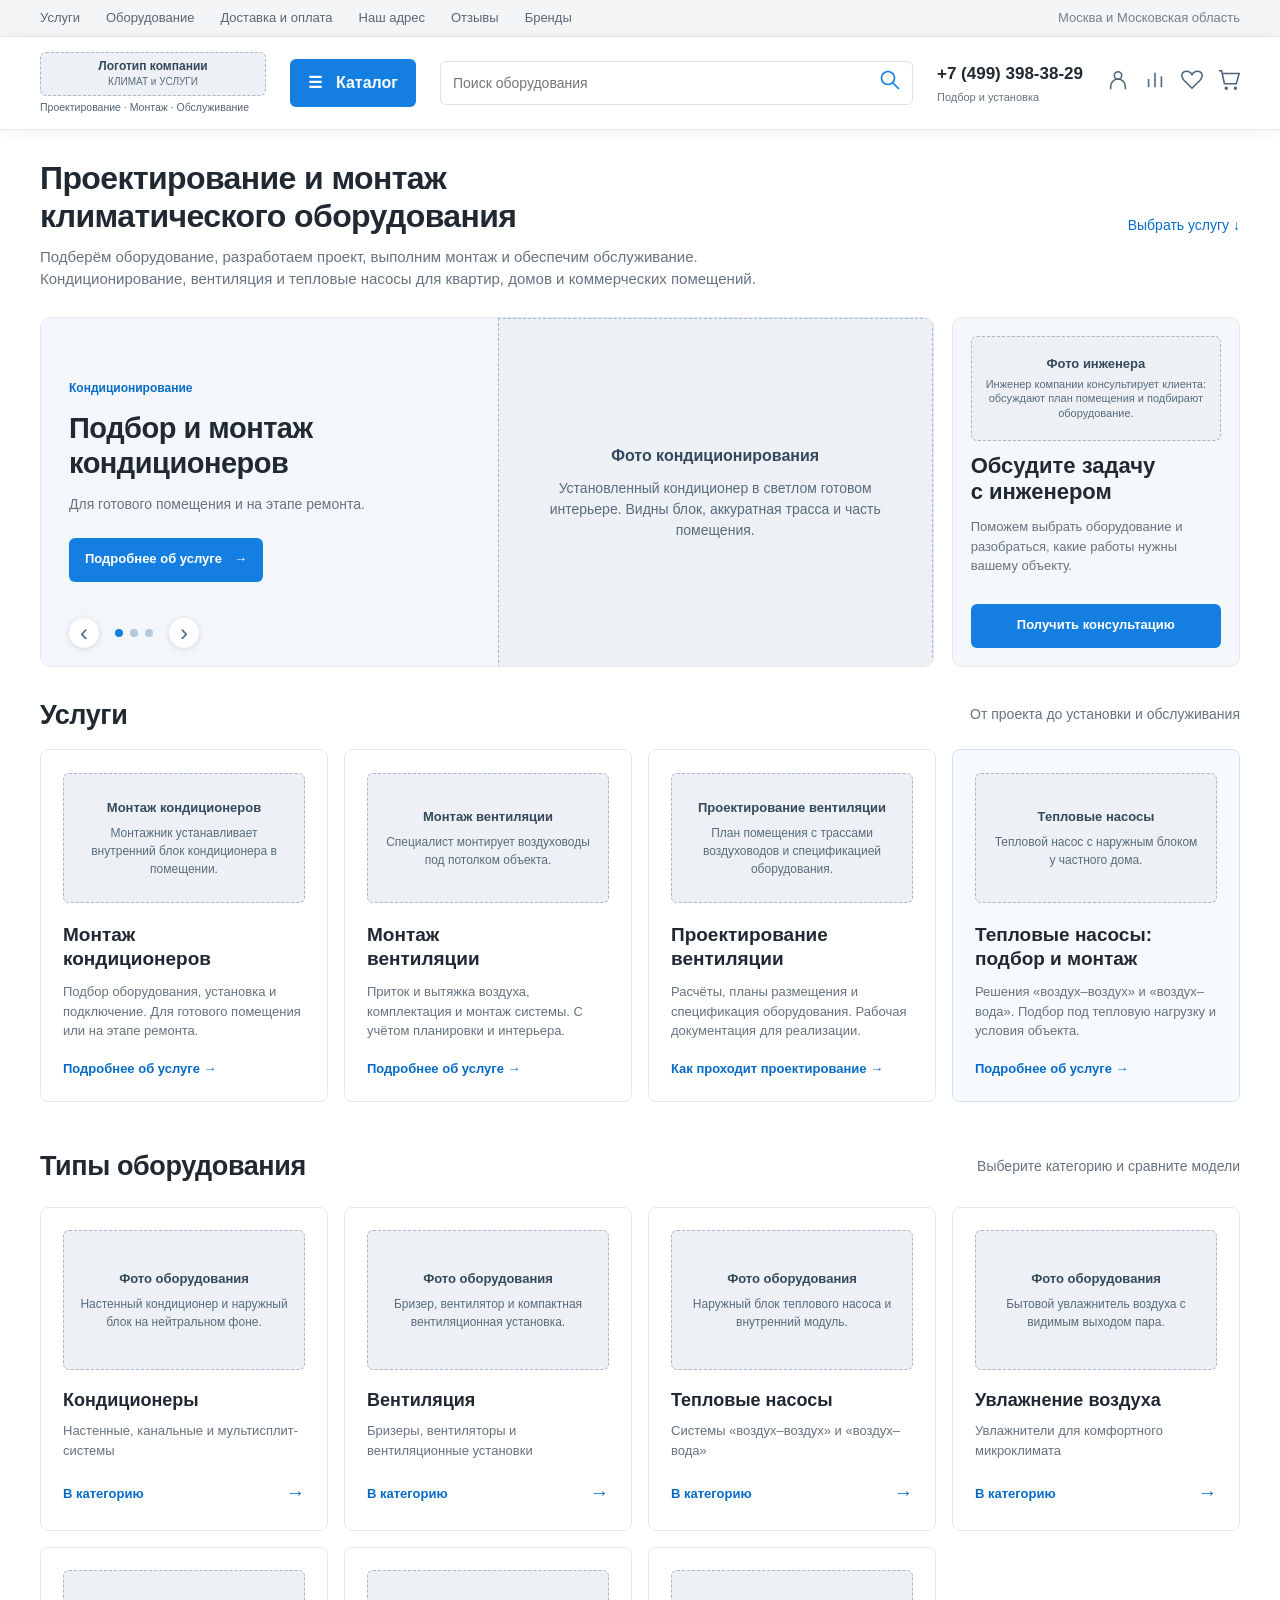
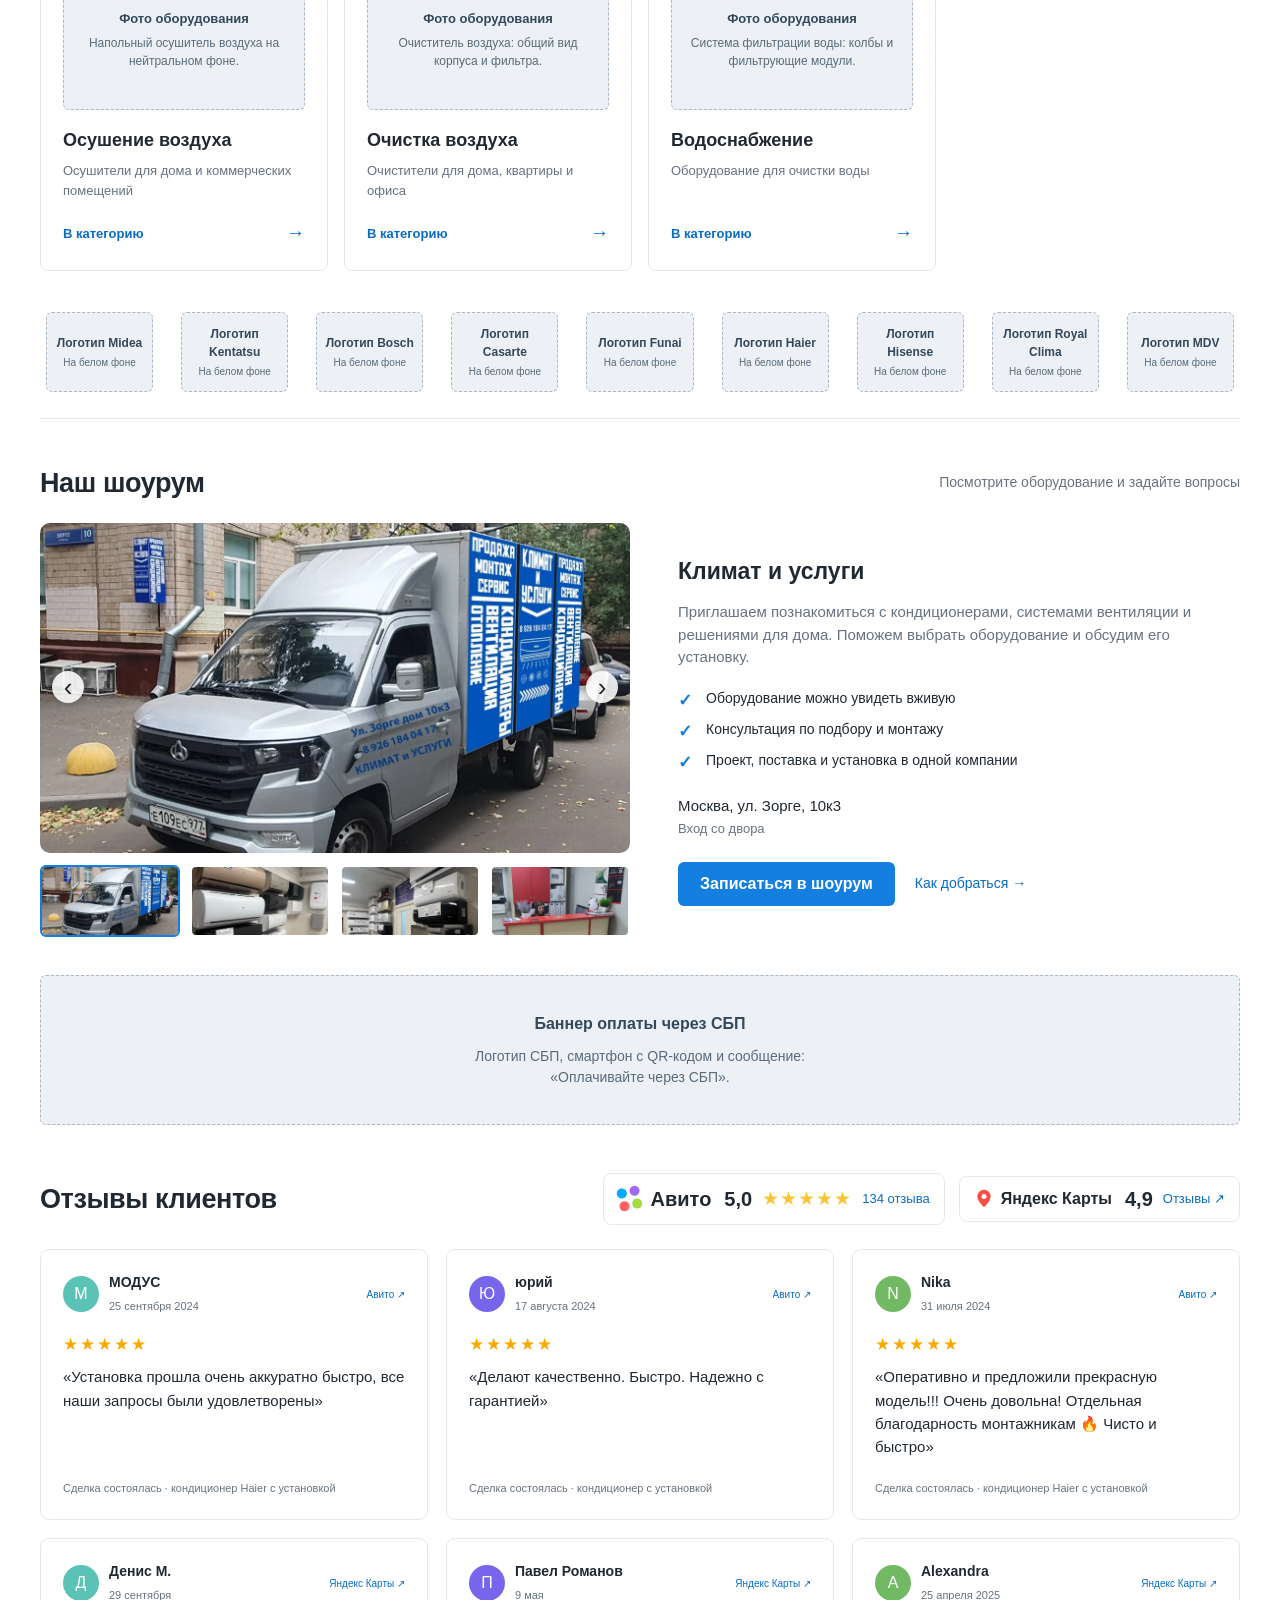
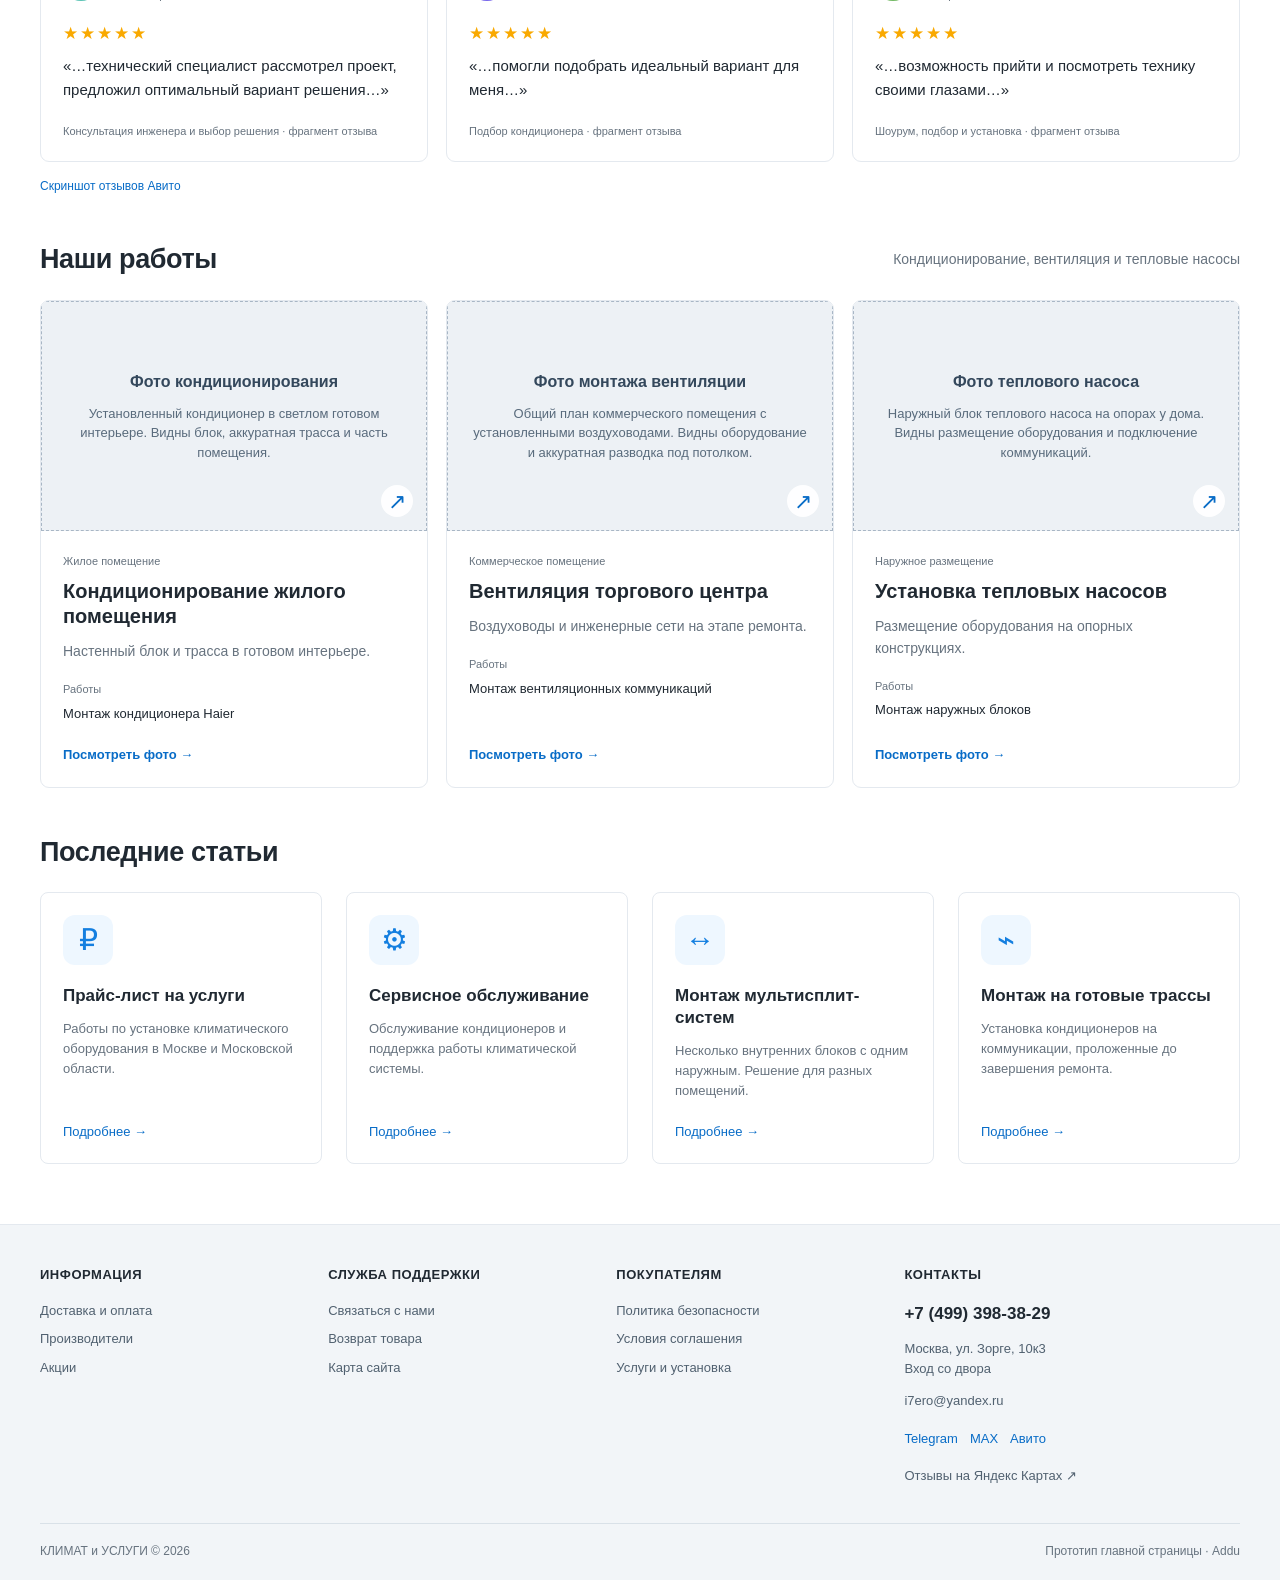
==== commit d3ef8159: "Replace homepage images with annotated placeholders except showroom" ====
--- a/index.html
+++ b/index.html
@@ -1,18 +1,18 @@
-<!doctype html><html lang="ru"><head><meta charset="utf-8"><meta name="viewport" content="width=device-width,initial-scale=1"><title>Климат и услуги — оборудование, проектирование и монтаж</title><meta name="description" content="Климатическое оборудование, проектирование и монтаж вентиляции, кондиционеров и тепловых насосов в Москве и МО."><link rel="stylesheet" href="main-store.css?v=12"><script src="main-store.js?v=12" defer></script></head><body>
+<!doctype html><html lang="ru"><head><meta charset="utf-8"><meta name="viewport" content="width=device-width,initial-scale=1"><title>Климат и услуги — оборудование, проектирование и монтаж</title><meta name="description" content="Климатическое оборудование, проектирование и монтаж вентиляции, кондиционеров и тепловых насосов в Москве и МО."><link rel="stylesheet" href="main-store.css?v=13"><script src="main-store.js?v=13" defer></script></head><body>
 <div class="utility"><nav class="wrap" aria-label="Информация"><a href="#services">Услуги</a><a href="#equipment">Оборудование</a><a href="https://klimatiuslugi.ru/dostavka-i-oplate">Доставка и оплата</a><a href="#showroom">Наш адрес</a><a href="#reviews">Отзывы</a><a href="https://klimatiuslugi.ru/brands">Бренды</a><span>Москва и Московская область</span></nav></div>
-<header class="store-header"><div class="wrap header-row"><a class="logo" href="index.html" aria-label="Климат и услуги — проектирование, монтаж, обслуживание"><span class="brand-mark"><img src="assets/store/logo.png" alt="КЛИМАТ и УСЛУГИ" width="635" height="118"></span><span class="brand-description">Проектирование · Монтаж · Обслуживание</span></a><details class="catalog"><summary><span aria-hidden="true">☰</span> Каталог</summary><nav aria-label="Каталог оборудования"><a href="https://klimatiuslugi.ru/index.php?route=product/category&amp;path=304">Кондиционеры</a><a href="https://klimatiuslugi.ru/index.php?route=product/category&amp;path=473">Вентиляция</a><a href="https://klimatiuslugi.ru/otoplenie">Отопление</a><a href="https://klimatiuslugi.ru/otoplenie/teplovye_nasosy">Тепловые насосы</a><a href="https://klimatiuslugi.ru/uvlazhnenie">Увлажнение</a><a href="https://klimatiuslugi.ru/osushenie">Осушение</a><a href="https://klimatiuslugi.ru/ochistka_vozduha">Очистка воздуха</a><a href="https://klimatiuslugi.ru/vodosnabzhenie">Водоснабжение</a><a href="https://klimatiuslugi.ru/">Все категории оборудования →</a></nav></details><form class="search" action="https://klimatiuslugi.ru/index.php" method="get"><input type="hidden" name="route" value="product/search"><label class="sr-only" for="equipment-search">Поиск оборудования</label><input id="equipment-search" name="search" type="search" placeholder="Поиск оборудования" required><button aria-label="Найти оборудование" type="submit"><svg viewBox="0 0 24 24" aria-hidden="true"><circle cx="10" cy="10" r="6.5"/><path d="m15 15 6 6"/></svg></button></form><a class="phone" href="tel:+74993983829">+7 (499) 398-38-29<small>Подбор и установка</small></a><div class="shop-tools"><a href="https://klimatiuslugi.ru/my-account" aria-label="Личный кабинет"><svg viewBox="0 0 24 24"><circle cx="12" cy="7" r="4"/><path d="M4 22v-3a8 8 0 0 1 16 0v3"/></svg></a><a href="https://klimatiuslugi.ru/compare-products" aria-label="Сравнение товаров"><svg viewBox="0 0 24 24"><path d="M5 20V11M12 20V4M19 20V8"/></svg></a><a href="https://klimatiuslugi.ru/wishlist" aria-label="Избранное"><svg viewBox="0 0 24 24"><path d="M12 21 3 12C-4 3 8-1 12 6c4-7 16-3 9 6z"/></svg></a><a href="https://klimatiuslugi.ru/shopping-cart" aria-label="Корзина"><svg viewBox="0 0 24 24"><path d="M1 2h3l3 14h13l3-11H5"/><circle cx="9" cy="21" r="1"/><circle cx="19" cy="21" r="1"/></svg></a></div></div></header>
+<header class="store-header"><div class="wrap header-row"><a class="logo" href="index.html" aria-label="Климат и услуги — проектирование, монтаж, обслуживание"><span class="brand-mark"><span class="image-placeholder logo-placeholder" role="img" aria-label="Логотип компании. КЛИМАТ и УСЛУГИ"><strong>Логотип компании</strong><span>КЛИМАТ и УСЛУГИ</span></span></span><span class="brand-description">Проектирование · Монтаж · Обслуживание</span></a><details class="catalog"><summary><span aria-hidden="true">☰</span> Каталог</summary><nav aria-label="Каталог оборудования"><a href="https://klimatiuslugi.ru/index.php?route=product/category&amp;path=304">Кондиционеры</a><a href="https://klimatiuslugi.ru/index.php?route=product/category&amp;path=473">Вентиляция</a><a href="https://klimatiuslugi.ru/otoplenie">Отопление</a><a href="https://klimatiuslugi.ru/otoplenie/teplovye_nasosy">Тепловые насосы</a><a href="https://klimatiuslugi.ru/uvlazhnenie">Увлажнение</a><a href="https://klimatiuslugi.ru/osushenie">Осушение</a><a href="https://klimatiuslugi.ru/ochistka_vozduha">Очистка воздуха</a><a href="https://klimatiuslugi.ru/vodosnabzhenie">Водоснабжение</a><a href="https://klimatiuslugi.ru/">Все категории оборудования →</a></nav></details><form class="search" action="https://klimatiuslugi.ru/index.php" method="get"><input type="hidden" name="route" value="product/search"><label class="sr-only" for="equipment-search">Поиск оборудования</label><input id="equipment-search" name="search" type="search" placeholder="Поиск оборудования" required><button aria-label="Найти оборудование" type="submit"><svg viewBox="0 0 24 24" aria-hidden="true"><circle cx="10" cy="10" r="6.5"/><path d="m15 15 6 6"/></svg></button></form><a class="phone" href="tel:+74993983829">+7 (499) 398-38-29<small>Подбор и установка</small></a><div class="shop-tools"><a href="https://klimatiuslugi.ru/my-account" aria-label="Личный кабинет"><svg viewBox="0 0 24 24"><circle cx="12" cy="7" r="4"/><path d="M4 22v-3a8 8 0 0 1 16 0v3"/></svg></a><a href="https://klimatiuslugi.ru/compare-products" aria-label="Сравнение товаров"><svg viewBox="0 0 24 24"><path d="M5 20V11M12 20V4M19 20V8"/></svg></a><a href="https://klimatiuslugi.ru/wishlist" aria-label="Избранное"><svg viewBox="0 0 24 24"><path d="M12 21 3 12C-4 3 8-1 12 6c4-7 16-3 9 6z"/></svg></a><a href="https://klimatiuslugi.ru/shopping-cart" aria-label="Корзина"><svg viewBox="0 0 24 24"><path d="M1 2h3l3 14h13l3-11H5"/><circle cx="9" cy="21" r="1"/><circle cx="19" cy="21" r="1"/></svg></a></div></div></header>
 <main class="wrap" id="top"><section class="intro"><div><h1>Проектирование и монтаж <br>климатического оборудования</h1><p>Подберём оборудование, разработаем проект, выполним монтаж и обеспечим обслуживание. Кондиционирование, вентиляция и тепловые насосы для квартир, домов и коммерческих помещений.</p></div><a class="intro-link" href="#services">Выбрать услугу ↓</a></section>
 
-<section class="promotions" aria-label="Услуги и консультация"><div class="promo-slider service-promos" data-slider="services"><div class="slide" data-slide><a class="service-banner" href="https://klimatiuslugi.ru/montaj-split"><div class="banner-copy"><span class="banner-label">Кондиционирование</span><h2>Подбор и монтаж кондиционеров</h2><p>Для готового помещения и на этапе ремонта.</p><span class="button blue">Подробнее об услуге <span aria-hidden="true">→</span></span></div><img src="assets/store/case-air-conditioning.jpg" alt="Установленный кондиционер Haier — фотография клиента" fetchpriority="high"></a></div><div class="slide" data-slide hidden><a class="service-banner" href="https://klimatiuslugi.ru/ustanovka-ventilyatsii"><div class="banner-copy"><span class="banner-label">Вентиляция</span><h2>Проектирование и монтаж вентиляции</h2><p>От расчётов до установки и запуска системы.</p><span class="button blue">Подробнее об услуге <span aria-hidden="true">→</span></span></div><img src="assets/store/case-ventilation.jpg" alt="Монтаж вентиляции в торговом центре — фотография клиента"></a></div><div class="slide" data-slide hidden><a class="service-banner" href="heat-pumps.html"><div class="banner-copy"><span class="banner-label">Тепловые насосы</span><h2>Подбор и монтаж тепловых насосов</h2><p>Решение с учётом условий вашего объекта.</p><span class="button blue">Подробнее об услуге <span aria-hidden="true">→</span></span></div><img src="assets/store/case-heat-pump.jpg" alt="Установленные тепловые насосы — фотография клиента"></a></div><div class="slider-controls"><button type="button" data-prev aria-label="Предыдущая услуга">‹</button><div class="dots"><button type="button" data-dot="0" aria-label="Кондиционирование" aria-pressed="true"></button><button type="button" data-dot="1" aria-label="Вентиляция" aria-pressed="false"></button><button type="button" data-dot="2" aria-label="Тепловые насосы" aria-pressed="false"></button></div><button type="button" data-next aria-label="Следующая услуга">›</button></div></div><article class="engineer-card consultation-card"><img src="assets/store/showroom-consultation.jpg" width="1200" height="900" alt="Оборудование в шоуруме Климат и услуги"><h2>Обсудите задачу <br>с инженером</h2><p>Поможем выбрать оборудование и разобраться, какие работы нужны вашему объекту.</p><button class="button blue" type="button" data-request="Консультация инженера">Получить консультацию</button></article></section>
-<section class="services section" id="services"><div class="section-title"><h2>Услуги</h2><span>От проекта до установки и обслуживания</span></div><div class="service-grid"><article class="service-card"><div class="service-icon" aria-hidden="true"><svg viewBox="0 0 48 48"><rect x="3" y="7" width="42" height="18" rx="4"/><path d="M9 20h30M15 32v9M24 30v14M33 32v9"/></svg></div><h3>Монтаж<br>кондиционеров</h3><p>Подбор оборудования, установка и подключение. Для готового помещения или на этапе ремонта.</p><a href="https://klimatiuslugi.ru/montaj-split">Подробнее об услуге →</a></article><article class="service-card"><div class="service-icon" aria-hidden="true"><svg viewBox="0 0 48 48"><path d="M4 12h25v10h14M4 36h25V26h14M38 16l6 6-6 6M9 30l-6 6 6 6"/></svg></div><h3>Монтаж<br>вентиляции</h3><p>Приток и вытяжка воздуха, комплектация и монтаж системы. С учётом планировки и интерьера.</p><a href="https://klimatiuslugi.ru/ustanovka-ventilyatsii">Подробнее об услуге →</a></article><article class="service-card"><div class="service-icon" aria-hidden="true"><svg viewBox="0 0 48 48"><path d="M5 5h30v38H5zM12 14h16M12 22h8M12 30h8M30 30l12-12 4 4-12 12-6 2z"/></svg></div><h3>Проектирование<br>вентиляции</h3><p>Расчёты, планы размещения и спецификация оборудования. Рабочая документация для реализации.</p><a href="https://klimatiuslugi.ru/ustanovka-ventilyatsii">Как проходит проектирование →</a></article><article class="service-card heat-service"><div class="service-icon" aria-hidden="true"><svg viewBox="0 0 48 48"><rect x="4" y="8" width="40" height="31" rx="3"/><circle cx="23" cy="23" r="10"/><path d="M23 13v20M13 23h20M7 43h5M36 43h5"/></svg></div><h3>Тепловые насосы:<br>подбор и монтаж</h3><p>Решения «воздух–воздух» и «воздух–вода». Подбор под тепловую нагрузку и условия объекта.</p><a href="heat-pumps.html">Подробнее об услуге →</a></article></div></section>
-<section class="section equipment" id="equipment" aria-labelledby="equipment-title"><div class="section-title"><h2 id="equipment-title">Типы оборудования</h2><span>Выберите категорию и сравните модели</span></div><div class="equipment-grid"><a class="equipment-card" href="https://klimatiuslugi.ru/index.php?route=product/category&amp;path=304"><span class="equipment-visual" aria-hidden="true"><svg viewBox="0 0 80 80"><rect x="8" y="13" width="64" height="29" rx="6"/><path d="M15 33h50M20 49v12M40 49v17M60 49v12"/></svg></span><h3>Кондиционеры</h3><p>Настенные, канальные и мультисплит-системы</p><span class="equipment-link">В категорию <span aria-hidden="true">→</span></span></a><a class="equipment-card" href="https://klimatiuslugi.ru/index.php?route=product/category&amp;path=473"><span class="equipment-visual" aria-hidden="true"><svg viewBox="0 0 80 80"><rect x="15" y="9" width="50" height="61" rx="7"/><circle cx="40" cy="35" r="16"/><path d="M40 19v32M24 35h32M26 59h28"/></svg></span><h3>Вентиляция</h3><p>Бризеры, вентиляторы и вентиляционные установки</p><span class="equipment-link">В категорию <span aria-hidden="true">→</span></span></a><a class="equipment-card" href="https://klimatiuslugi.ru/otoplenie/teplovye_nasosy"><span class="equipment-visual" aria-hidden="true"><svg viewBox="0 0 80 80"><rect x="7" y="18" width="66" height="45" rx="5"/><circle cx="32" cy="40" r="16"/><path d="M32 24v32M16 40h32M57 28h8M57 36h8M57 44h8M15 63v7M65 63v7"/></svg></span><h3>Тепловые насосы</h3><p>Системы «воздух–воздух» и «воздух–вода»</p><span class="equipment-link">В категорию <span aria-hidden="true">→</span></span></a><a class="equipment-card" href="https://klimatiuslugi.ru/uvlazhnenie"><span class="equipment-visual" aria-hidden="true"><svg viewBox="0 0 80 80"><rect x="20" y="29" width="40" height="41" rx="9"/><path d="M31 20c-8-7 8-8 0-16M40 23c-8-7 8-8 0-16M49 20c-8-7 8-8 0-16"/><circle cx="40" cy="52" r="6"/></svg></span><h3>Увлажнение воздуха</h3><p>Увлажнители для комфортного микроклимата</p><span class="equipment-link">В категорию <span aria-hidden="true">→</span></span></a><a class="equipment-card" href="https://klimatiuslugi.ru/osushenie"><span class="equipment-visual" aria-hidden="true"><svg viewBox="0 0 80 80"><rect x="19" y="10" width="42" height="59" rx="7"/><path d="M28 23h24M28 30h24M28 37h24M28 55h24M29 69v6M51 69v6"/><path d="M40 43c-10 11-5 15 0 15s10-4 0-15z"/></svg></span><h3>Осушение воздуха</h3><p>Осушители для дома и коммерческих помещений</p><span class="equipment-link">В категорию <span aria-hidden="true">→</span></span></a><a class="equipment-card" href="https://klimatiuslugi.ru/ochistka_vozduha"><span class="equipment-visual" aria-hidden="true"><svg viewBox="0 0 80 80"><rect x="21" y="8" width="38" height="63" rx="10"/><path d="M29 18h22M29 25h22M29 42h22M29 49h22M29 56h22M29 63h22"/><circle cx="40" cy="34" r="2"/></svg></span><h3>Очистка воздуха</h3><p>Очистители для дома, квартиры и офиса</p><span class="equipment-link">В категорию <span aria-hidden="true">→</span></span></a><a class="equipment-card" href="https://klimatiuslugi.ru/vodosnabzhenie"><span class="equipment-visual" aria-hidden="true"><svg viewBox="0 0 80 80"><path d="M14 18h52M23 18V9h34v9M24 18v8M56 18v8"/><rect x="14" y="26" width="20" height="42" rx="7"/><rect x="46" y="26" width="20" height="42" rx="7"/><path d="M21 38h6M21 45h6M53 38h6M53 45h6"/></svg></span><h3>Водоснабжение</h3><p>Оборудование для очистки воды</p><span class="equipment-link">В категорию <span aria-hidden="true">→</span></span></a></div></section>
-<section class="brands" aria-label="Бренды оборудования"><a href="https://klimatiuslugi.ru/brands" aria-label="Все бренды"><img src="assets/store/midea.jpg" alt="Midea" width="130" height="100"></a><a href="https://klimatiuslugi.ru/brands"><img src="assets/store/kentatsu.jpg" alt="Kentatsu" width="130" height="100"></a><a href="https://klimatiuslugi.ru/brands"><img src="assets/store/bosch.jpg" alt="Bosch" width="130" height="100"></a><a href="https://klimatiuslugi.ru/brands"><img src="assets/store/casarte.png" alt="Casarte" width="130" height="100"></a><a href="https://klimatiuslugi.ru/brands"><img src="assets/store/funai.png" alt="Funai" width="130" height="100"></a><a href="https://klimatiuslugi.ru/brands"><img src="assets/store/haier.jpg" alt="Haier" width="130" height="100"></a><a href="https://klimatiuslugi.ru/brands"><img src="assets/store/hisense.jpg" alt="Hisense" width="130" height="100"></a><a href="https://klimatiuslugi.ru/brands"><img src="assets/store/royal.png" alt="Royal Clima" width="130" height="100"></a><a href="https://klimatiuslugi.ru/brands"><img src="assets/store/mdv.png" alt="MDV" width="130" height="100"></a></section>
+<section class="promotions" aria-label="Услуги и консультация"><div class="promo-slider service-promos" data-slider="services"><div class="slide" data-slide><a class="service-banner" href="https://klimatiuslugi.ru/montaj-split"><div class="banner-copy"><span class="banner-label">Кондиционирование</span><h2>Подбор и монтаж кондиционеров</h2><p>Для готового помещения и на этапе ремонта.</p><span class="button blue">Подробнее об услуге <span aria-hidden="true">→</span></span></div><span class="image-placeholder " role="img" aria-label="Фото кондиционирования. Установленный кондиционер в светлом готовом интерьере. Видны блок, аккуратная трасса и часть помещения."><strong>Фото кондиционирования</strong><span>Установленный кондиционер в светлом готовом интерьере. Видны блок, аккуратная трасса и часть помещения.</span></span></a></div><div class="slide" data-slide hidden><a class="service-banner" href="https://klimatiuslugi.ru/ustanovka-ventilyatsii"><div class="banner-copy"><span class="banner-label">Вентиляция</span><h2>Проектирование и монтаж вентиляции</h2><p>От расчётов до установки и запуска системы.</p><span class="button blue">Подробнее об услуге <span aria-hidden="true">→</span></span></div><span class="image-placeholder " role="img" aria-label="Фото монтажа вентиляции. Общий план коммерческого помещения с установленными воздуховодами. Видны оборудование и аккуратная разводка под потолком."><strong>Фото монтажа вентиляции</strong><span>Общий план коммерческого помещения с установленными воздуховодами. Видны оборудование и аккуратная разводка под потолком.</span></span></a></div><div class="slide" data-slide hidden><a class="service-banner" href="heat-pumps.html"><div class="banner-copy"><span class="banner-label">Тепловые насосы</span><h2>Подбор и монтаж тепловых насосов</h2><p>Решение с учётом условий вашего объекта.</p><span class="button blue">Подробнее об услуге <span aria-hidden="true">→</span></span></div><span class="image-placeholder " role="img" aria-label="Фото теплового насоса. Наружный блок теплового насоса на опорах у дома. Видны размещение оборудования и подключение коммуникаций."><strong>Фото теплового насоса</strong><span>Наружный блок теплового насоса на опорах у дома. Видны размещение оборудования и подключение коммуникаций.</span></span></a></div><div class="slider-controls"><button type="button" data-prev aria-label="Предыдущая услуга">‹</button><div class="dots"><button type="button" data-dot="0" aria-label="Кондиционирование" aria-pressed="true"></button><button type="button" data-dot="1" aria-label="Вентиляция" aria-pressed="false"></button><button type="button" data-dot="2" aria-label="Тепловые насосы" aria-pressed="false"></button></div><button type="button" data-next aria-label="Следующая услуга">›</button></div></div><article class="engineer-card consultation-card"><span class="image-placeholder " role="img" aria-label="Фото инженера. Инженер компании консультирует клиента: обсуждают план помещения и подбирают оборудование."><strong>Фото инженера</strong><span>Инженер компании консультирует клиента: обсуждают план помещения и подбирают оборудование.</span></span><h2>Обсудите задачу <br>с инженером</h2><p>Поможем выбрать оборудование и разобраться, какие работы нужны вашему объекту.</p><button class="button blue" type="button" data-request="Консультация инженера">Получить консультацию</button></article></section>
+<section class="services section" id="services"><div class="section-title"><h2>Услуги</h2><span>От проекта до установки и обслуживания</span></div><div class="service-grid"><article class="service-card"><div class="service-image-brief"><span class="image-placeholder " role="img" aria-label="Монтаж кондиционеров. Монтажник устанавливает внутренний блок кондиционера в помещении."><strong>Монтаж кондиционеров</strong><span>Монтажник устанавливает внутренний блок кондиционера в помещении.</span></span></div><h3>Монтаж<br>кондиционеров</h3><p>Подбор оборудования, установка и подключение. Для готового помещения или на этапе ремонта.</p><a href="https://klimatiuslugi.ru/montaj-split">Подробнее об услуге →</a></article><article class="service-card"><div class="service-image-brief"><span class="image-placeholder " role="img" aria-label="Монтаж вентиляции. Специалист монтирует воздуховоды под потолком объекта."><strong>Монтаж вентиляции</strong><span>Специалист монтирует воздуховоды под потолком объекта.</span></span></div><h3>Монтаж<br>вентиляции</h3><p>Приток и вытяжка воздуха, комплектация и монтаж системы. С учётом планировки и интерьера.</p><a href="https://klimatiuslugi.ru/ustanovka-ventilyatsii">Подробнее об услуге →</a></article><article class="service-card"><div class="service-image-brief"><span class="image-placeholder " role="img" aria-label="Проектирование вентиляции. План помещения с трассами воздуховодов и спецификацией оборудования."><strong>Проектирование вентиляции</strong><span>План помещения с трассами воздуховодов и спецификацией оборудования.</span></span></div><h3>Проектирование<br>вентиляции</h3><p>Расчёты, планы размещения и спецификация оборудования. Рабочая документация для реализации.</p><a href="https://klimatiuslugi.ru/ustanovka-ventilyatsii">Как проходит проектирование →</a></article><article class="service-card heat-service"><div class="service-image-brief"><span class="image-placeholder " role="img" aria-label="Тепловые насосы. Тепловой насос с наружным блоком у частного дома."><strong>Тепловые насосы</strong><span>Тепловой насос с наружным блоком у частного дома.</span></span></div><h3>Тепловые насосы:<br>подбор и монтаж</h3><p>Решения «воздух–воздух» и «воздух–вода». Подбор под тепловую нагрузку и условия объекта.</p><a href="heat-pumps.html">Подробнее об услуге →</a></article></div></section>
+<section class="section equipment" id="equipment" aria-labelledby="equipment-title"><div class="section-title"><h2 id="equipment-title">Типы оборудования</h2><span>Выберите категорию и сравните модели</span></div><div class="equipment-grid"><a class="equipment-card" href="https://klimatiuslugi.ru/index.php?route=product/category&amp;path=304"><span class="equipment-visual equipment-placeholder"><span class="image-placeholder " role="img" aria-label="Фото оборудования. Настенный кондиционер и наружный блок на нейтральном фоне."><strong>Фото оборудования</strong><span>Настенный кондиционер и наружный блок на нейтральном фоне.</span></span></span><h3>Кондиционеры</h3><p>Настенные, канальные и мультисплит-системы</p><span class="equipment-link">В категорию <span aria-hidden="true">→</span></span></a><a class="equipment-card" href="https://klimatiuslugi.ru/index.php?route=product/category&amp;path=473"><span class="equipment-visual equipment-placeholder"><span class="image-placeholder " role="img" aria-label="Фото оборудования. Бризер, вентилятор и компактная вентиляционная установка."><strong>Фото оборудования</strong><span>Бризер, вентилятор и компактная вентиляционная установка.</span></span></span><h3>Вентиляция</h3><p>Бризеры, вентиляторы и вентиляционные установки</p><span class="equipment-link">В категорию <span aria-hidden="true">→</span></span></a><a class="equipment-card" href="https://klimatiuslugi.ru/otoplenie/teplovye_nasosy"><span class="equipment-visual equipment-placeholder"><span class="image-placeholder " role="img" aria-label="Фото оборудования. Наружный блок теплового насоса и внутренний модуль."><strong>Фото оборудования</strong><span>Наружный блок теплового насоса и внутренний модуль.</span></span></span><h3>Тепловые насосы</h3><p>Системы «воздух–воздух» и «воздух–вода»</p><span class="equipment-link">В категорию <span aria-hidden="true">→</span></span></a><a class="equipment-card" href="https://klimatiuslugi.ru/uvlazhnenie"><span class="equipment-visual equipment-placeholder"><span class="image-placeholder " role="img" aria-label="Фото оборудования. Бытовой увлажнитель воздуха с видимым выходом пара."><strong>Фото оборудования</strong><span>Бытовой увлажнитель воздуха с видимым выходом пара.</span></span></span><h3>Увлажнение воздуха</h3><p>Увлажнители для комфортного микроклимата</p><span class="equipment-link">В категорию <span aria-hidden="true">→</span></span></a><a class="equipment-card" href="https://klimatiuslugi.ru/osushenie"><span class="equipment-visual equipment-placeholder"><span class="image-placeholder " role="img" aria-label="Фото оборудования. Напольный осушитель воздуха на нейтральном фоне."><strong>Фото оборудования</strong><span>Напольный осушитель воздуха на нейтральном фоне.</span></span></span><h3>Осушение воздуха</h3><p>Осушители для дома и коммерческих помещений</p><span class="equipment-link">В категорию <span aria-hidden="true">→</span></span></a><a class="equipment-card" href="https://klimatiuslugi.ru/ochistka_vozduha"><span class="equipment-visual equipment-placeholder"><span class="image-placeholder " role="img" aria-label="Фото оборудования. Очиститель воздуха: общий вид корпуса и фильтра."><strong>Фото оборудования</strong><span>Очиститель воздуха: общий вид корпуса и фильтра.</span></span></span><h3>Очистка воздуха</h3><p>Очистители для дома, квартиры и офиса</p><span class="equipment-link">В категорию <span aria-hidden="true">→</span></span></a><a class="equipment-card" href="https://klimatiuslugi.ru/vodosnabzhenie"><span class="equipment-visual equipment-placeholder"><span class="image-placeholder " role="img" aria-label="Фото оборудования. Система фильтрации воды: колбы и фильтрующие модули."><strong>Фото оборудования</strong><span>Система фильтрации воды: колбы и фильтрующие модули.</span></span></span><h3>Водоснабжение</h3><p>Оборудование для очистки воды</p><span class="equipment-link">В категорию <span aria-hidden="true">→</span></span></a></div></section>
+<section class="brands" aria-label="Бренды оборудования"><a href="https://klimatiuslugi.ru/brands" aria-label="Все бренды"><span class="image-placeholder brand-placeholder" role="img" aria-label="Логотип Midea. На белом фоне"><strong>Логотип Midea</strong><span>На белом фоне</span></span></a><a href="https://klimatiuslugi.ru/brands"><span class="image-placeholder brand-placeholder" role="img" aria-label="Логотип Kentatsu. На белом фоне"><strong>Логотип Kentatsu</strong><span>На белом фоне</span></span></a><a href="https://klimatiuslugi.ru/brands"><span class="image-placeholder brand-placeholder" role="img" aria-label="Логотип Bosch. На белом фоне"><strong>Логотип Bosch</strong><span>На белом фоне</span></span></a><a href="https://klimatiuslugi.ru/brands"><span class="image-placeholder brand-placeholder" role="img" aria-label="Логотип Casarte. На белом фоне"><strong>Логотип Casarte</strong><span>На белом фоне</span></span></a><a href="https://klimatiuslugi.ru/brands"><span class="image-placeholder brand-placeholder" role="img" aria-label="Логотип Funai. На белом фоне"><strong>Логотип Funai</strong><span>На белом фоне</span></span></a><a href="https://klimatiuslugi.ru/brands"><span class="image-placeholder brand-placeholder" role="img" aria-label="Логотип Haier. На белом фоне"><strong>Логотип Haier</strong><span>На белом фоне</span></span></a><a href="https://klimatiuslugi.ru/brands"><span class="image-placeholder brand-placeholder" role="img" aria-label="Логотип Hisense. На белом фоне"><strong>Логотип Hisense</strong><span>На белом фоне</span></span></a><a href="https://klimatiuslugi.ru/brands"><span class="image-placeholder brand-placeholder" role="img" aria-label="Логотип Royal Clima. На белом фоне"><strong>Логотип Royal Clima</strong><span>На белом фоне</span></span></a><a href="https://klimatiuslugi.ru/brands"><span class="image-placeholder brand-placeholder" role="img" aria-label="Логотип MDV. На белом фоне"><strong>Логотип MDV</strong><span>На белом фоне</span></span></a></section>
 <section class="section" id="showroom"><div class="section-title"><h2>Наш шоурум</h2><span>Посмотрите оборудование и задайте вопросы</span></div><div class="showroom-grid"><div class="showroom-gallery" data-slider="showroom"><div class="showroom-image"><img data-slide src="assets/store/office1.webp" width="1000" height="750" alt="Оборудование в шоуруме Климат и услуги" loading="lazy"><img data-slide src="assets/store/office2.webp" width="1000" height="750" alt="Выставочные кондиционеры" loading="lazy" hidden><img data-slide src="assets/store/office3.webp" width="1000" height="750" alt="Шоурум с вывеской Климат и услуги" loading="lazy" hidden><img data-slide src="assets/store/office4.webp" width="1000" height="750" alt="Витрина климатического оборудования" loading="lazy" hidden><button type="button" class="gallery-prev" data-prev aria-label="Предыдущее фото шоурума">‹</button><button type="button" class="gallery-next" data-next aria-label="Следующее фото шоурума">›</button></div><div class="thumbnails"><button type="button" data-dot="0" aria-label="Фото шоурума 1" aria-pressed="true"><img src="assets/store/office1.webp" alt="" loading="lazy"></button><button type="button" data-dot="1" aria-label="Фото шоурума 2" aria-pressed="false"><img src="assets/store/office2.webp" alt="" loading="lazy"></button><button type="button" data-dot="2" aria-label="Фото шоурума 3" aria-pressed="false"><img src="assets/store/office3.webp" alt="" loading="lazy"></button><button type="button" data-dot="3" aria-label="Фото шоурума 4" aria-pressed="false"><img src="assets/store/office4.webp" alt="" loading="lazy"></button></div></div><div class="showroom-copy"><h3>Климат и услуги</h3><p>Приглашаем познакомиться с кондиционерами, системами вентиляции и решениями для дома. Поможем выбрать оборудование и обсудим его установку.</p><ul class="check-list"><li>Оборудование можно увидеть вживую</li><li>Консультация по подбору и монтажу</li><li>Проект, поставка и установка в одной компании</li></ul><address>Москва, ул. Зорге, 10к3<br><span>Вход со двора</span></address><div class="actions"><button class="button blue" type="button" data-request="Встреча в шоуруме">Записаться в шоурум</button><a href="https://klimatiuslugi.ru/contact">Как добраться →</a></div></div></div></section>
-<div class="payment"><picture><source media="(max-width:600px)" srcset="assets/store/sbp-mobile.png"><img src="assets/store/sbp.png" alt="Оплата через Систему быстрых платежей — баннер действующего магазина" loading="lazy"></picture></div>
-<section class="section" id="reviews"><div class="section-title"><h2>Отзывы клиентов</h2><div class="reviews-platforms"><a class="review-rating-badge" href="https://www.avito.ru/brands/i206084384" target="_blank" rel="noopener"><span class="avito-name"><i class="avito-dots" aria-hidden="true"><b></b><b></b><b></b><b></b></i>Авито</span><span class="avito-rating"><strong aria-label="Рейтинг Авито 5 из 5">5,0</strong><span class="avito-rating-stars" aria-hidden="true">★★★★★</span><span class="avito-review-count">134 отзыва</span></span></a><a class="review-rating-badge" href="https://yandex.ru/maps/org/klimat_i_uslugi/125441837392/reviews/" target="_blank" rel="noopener"><span class="yandex-name"><svg viewBox="0 0 24 24" aria-hidden="true"><path d="M12 22s8-7.5 8-13A8 8 0 0 0 4 9c0 5.5 8 13 8 13Z"/><circle cx="12" cy="9" r="3"/></svg>Яндекс Карты</span><span class="avito-rating"><strong aria-label="Рейтинг Яндекс Карт 4,9 из 5">4,9</strong><span class="yandex-all-reviews">Отзывы ↗</span></span></a></div></div><div class="review-grid"><article class="review-card"><div class="review-person"><span class="avatar turquoise">М</span><div><h3>МОДУС</h3><time datetime="2024-09-25">25 сентября 2024</time></div><a class="review-platform" href="https://www.avito.ru/brands/i206084384" target="_blank" rel="noopener">Авито ↗</a></div><div class="stars" aria-label="5 звёзд">★★★★★</div><p>«Установка прошла очень аккуратно быстро, все наши запросы были удовлетворены»</p><span class="transaction">Сделка состоялась · кондиционер Haier с установкой</span></article><article class="review-card"><div class="review-person"><span class="avatar violet">Ю</span><div><h3>юрий</h3><time datetime="2024-08-17">17 августа 2024</time></div><a class="review-platform" href="https://www.avito.ru/brands/i206084384" target="_blank" rel="noopener">Авито ↗</a></div><div class="stars" aria-label="5 звёзд">★★★★★</div><p>«Делают качественно. Быстро. Надежно с гарантией»</p><span class="transaction">Сделка состоялась · кондиционер с установкой</span></article><article class="review-card"><div class="review-person"><span class="avatar green">N</span><div><h3>Nika</h3><time datetime="2024-07-31">31 июля 2024</time></div><a class="review-platform" href="https://www.avito.ru/brands/i206084384" target="_blank" rel="noopener">Авито ↗</a></div><div class="stars" aria-label="5 звёзд">★★★★★</div><p>«Оперативно и предложили прекрасную модель!!! Очень довольна! Отдельная благодарность монтажникам 🔥 Чисто и быстро»</p><span class="transaction">Сделка состоялась · кондиционер Haier с установкой</span></article><article class="review-card"><div class="review-person"><span class="avatar turquoise">Д</span><div><h3>Денис М.</h3><time>29 сентября</time></div><a class="review-platform" href="https://yandex.ru/maps/org/klimat_i_uslugi/125441837392/reviews/" target="_blank" rel="noopener">Яндекс Карты ↗</a></div><div class="stars" aria-label="5 звёзд">★★★★★</div><p>«…технический специалист рассмотрел проект, предложил оптимальный вариант решения…»</p><span class="transaction">Консультация инженера и выбор решения · фрагмент отзыва</span></article><article class="review-card"><div class="review-person"><span class="avatar violet">П</span><div><h3>Павел Романов</h3><time>9 мая</time></div><a class="review-platform" href="https://yandex.ru/maps/org/klimat_i_uslugi/125441837392/reviews/" target="_blank" rel="noopener">Яндекс Карты ↗</a></div><div class="stars" aria-label="5 звёзд">★★★★★</div><p>«…помогли подобрать идеальный вариант для меня…»</p><span class="transaction">Подбор кондиционера · фрагмент отзыва</span></article><article class="review-card"><div class="review-person"><span class="avatar green">A</span><div><h3>Alexandra</h3><time>25 апреля 2025</time></div><a class="review-platform" href="https://yandex.ru/maps/org/klimat_i_uslugi/125441837392/reviews/" target="_blank" rel="noopener">Яндекс Карты ↗</a></div><div class="stars" aria-label="5 звёзд">★★★★★</div><p>«…возможность прийти и посмотреть технику своими глазами…»</p><span class="transaction">Шоурум, подбор и установка · фрагмент отзыва</span></article></div><div class="review-source"><button class="text-button" type="button" data-proof>Отзывы Авито: исходный скриншот</button></div></section>
-<section class="section" id="works"><div class="section-title"><h2>Наши работы</h2><span>Кондиционирование, вентиляция и тепловые насосы</span></div><div class="case-grid"><article class="case-card"><button type="button" class="case-photo" data-photo="assets/store/case-air-conditioning.jpg" data-caption="Кондиционирование жилого помещения" aria-label="Посмотреть фото: Кондиционирование жилого помещения"><img src="assets/store/case-air-conditioning.jpg" alt="Установленный настенный кондиционер Haier" loading="lazy"><span aria-hidden="true">↗</span></button><div class="case-copy"><span class="case-kind">Жилое помещение</span><h3>Кондиционирование жилого помещения</h3><p>Настенный блок и трасса в готовом интерьере.</p><dl><dt>Работы</dt><dd>Монтаж кондиционера Haier</dd></dl><button class="text-button" type="button" data-photo="assets/store/case-air-conditioning.jpg" data-caption="Кондиционирование жилого помещения">Посмотреть фото →</button></div></article><article class="case-card"><button type="button" class="case-photo" data-photo="assets/store/case-ventilation.jpg" data-caption="Вентиляция торгового центра" aria-label="Посмотреть фото: Вентиляция торгового центра"><img src="assets/store/case-ventilation.jpg" alt="Монтаж коммуникаций в торговом центре" loading="lazy"><span aria-hidden="true">↗</span></button><div class="case-copy"><span class="case-kind">Коммерческое помещение</span><h3>Вентиляция торгового центра</h3><p>Воздуховоды и инженерные сети на этапе ремонта.</p><dl><dt>Работы</dt><dd>Монтаж вентиляционных коммуникаций</dd></dl><button class="text-button" type="button" data-photo="assets/store/case-ventilation.jpg" data-caption="Вентиляция торгового центра">Посмотреть фото →</button></div></article><article class="case-card"><button type="button" class="case-photo" data-photo="assets/store/case-heat-pump.jpg" data-caption="Установка тепловых насосов" aria-label="Посмотреть фото: Установка тепловых насосов"><img src="assets/store/case-heat-pump.jpg" alt="Наружные блоки тепловых насосов на опорах" loading="lazy"><span aria-hidden="true">↗</span></button><div class="case-copy"><span class="case-kind">Наружное размещение</span><h3>Установка тепловых насосов</h3><p>Размещение оборудования на опорных конструкциях.</p><dl><dt>Работы</dt><dd>Монтаж наружных блоков</dd></dl><button class="text-button" type="button" data-photo="assets/store/case-heat-pump.jpg" data-caption="Установка тепловых насосов">Посмотреть фото →</button></div></article></div></section>
+<div class="payment"><span class="image-placeholder payment-placeholder" role="img" aria-label="Баннер оплаты через СБП. Логотип СБП, смартфон с QR-кодом и сообщение: «Оплачивайте через СБП»."><strong>Баннер оплаты через СБП</strong><span>Логотип СБП, смартфон с QR-кодом и сообщение: «Оплачивайте через СБП».</span></span></div>
+<section class="section" id="reviews"><div class="section-title"><h2>Отзывы клиентов</h2><div class="reviews-platforms"><a class="review-rating-badge" href="https://www.avito.ru/brands/i206084384" target="_blank" rel="noopener"><span class="avito-name"><i class="avito-dots" aria-hidden="true"><b></b><b></b><b></b><b></b></i>Авито</span><span class="avito-rating"><strong aria-label="Рейтинг Авито 5 из 5">5,0</strong><span class="avito-rating-stars" aria-hidden="true">★★★★★</span><span class="avito-review-count">134 отзыва</span></span></a><a class="review-rating-badge" href="https://yandex.ru/maps/org/klimat_i_uslugi/125441837392/reviews/" target="_blank" rel="noopener"><span class="yandex-name"><svg viewBox="0 0 24 24" aria-hidden="true"><path d="M12 22s8-7.5 8-13A8 8 0 0 0 4 9c0 5.5 8 13 8 13Z"/><circle cx="12" cy="9" r="3"/></svg>Яндекс Карты</span><span class="avito-rating"><strong aria-label="Рейтинг Яндекс Карт 4,9 из 5">4,9</strong><span class="yandex-all-reviews">Отзывы ↗</span></span></a></div></div><div class="review-grid"><article class="review-card"><div class="review-person"><span class="avatar turquoise">М</span><div><h3>МОДУС</h3><time datetime="2024-09-25">25 сентября 2024</time></div><a class="review-platform" href="https://www.avito.ru/brands/i206084384" target="_blank" rel="noopener">Авито ↗</a></div><div class="stars" aria-label="5 звёзд">★★★★★</div><p>«Установка прошла очень аккуратно быстро, все наши запросы были удовлетворены»</p><span class="transaction">Сделка состоялась · кондиционер Haier с установкой</span></article><article class="review-card"><div class="review-person"><span class="avatar violet">Ю</span><div><h3>юрий</h3><time datetime="2024-08-17">17 августа 2024</time></div><a class="review-platform" href="https://www.avito.ru/brands/i206084384" target="_blank" rel="noopener">Авито ↗</a></div><div class="stars" aria-label="5 звёзд">★★★★★</div><p>«Делают качественно. Быстро. Надежно с гарантией»</p><span class="transaction">Сделка состоялась · кондиционер с установкой</span></article><article class="review-card"><div class="review-person"><span class="avatar green">N</span><div><h3>Nika</h3><time datetime="2024-07-31">31 июля 2024</time></div><a class="review-platform" href="https://www.avito.ru/brands/i206084384" target="_blank" rel="noopener">Авито ↗</a></div><div class="stars" aria-label="5 звёзд">★★★★★</div><p>«Оперативно и предложили прекрасную модель!!! Очень довольна! Отдельная благодарность монтажникам 🔥 Чисто и быстро»</p><span class="transaction">Сделка состоялась · кондиционер Haier с установкой</span></article><article class="review-card"><div class="review-person"><span class="avatar turquoise">Д</span><div><h3>Денис М.</h3><time>29 сентября</time></div><a class="review-platform" href="https://yandex.ru/maps/org/klimat_i_uslugi/125441837392/reviews/" target="_blank" rel="noopener">Яндекс Карты ↗</a></div><div class="stars" aria-label="5 звёзд">★★★★★</div><p>«…технический специалист рассмотрел проект, предложил оптимальный вариант решения…»</p><span class="transaction">Консультация инженера и выбор решения · фрагмент отзыва</span></article><article class="review-card"><div class="review-person"><span class="avatar violet">П</span><div><h3>Павел Романов</h3><time>9 мая</time></div><a class="review-platform" href="https://yandex.ru/maps/org/klimat_i_uslugi/125441837392/reviews/" target="_blank" rel="noopener">Яндекс Карты ↗</a></div><div class="stars" aria-label="5 звёзд">★★★★★</div><p>«…помогли подобрать идеальный вариант для меня…»</p><span class="transaction">Подбор кондиционера · фрагмент отзыва</span></article><article class="review-card"><div class="review-person"><span class="avatar green">A</span><div><h3>Alexandra</h3><time>25 апреля 2025</time></div><a class="review-platform" href="https://yandex.ru/maps/org/klimat_i_uslugi/125441837392/reviews/" target="_blank" rel="noopener">Яндекс Карты ↗</a></div><div class="stars" aria-label="5 звёзд">★★★★★</div><p>«…возможность прийти и посмотреть технику своими глазами…»</p><span class="transaction">Шоурум, подбор и установка · фрагмент отзыва</span></article></div><div class="review-source"><button class="text-button" type="button" data-proof>Скриншот отзывов Авито</button></div></section>
+<section class="section" id="works"><div class="section-title"><h2>Наши работы</h2><span>Кондиционирование, вентиляция и тепловые насосы</span></div><div class="case-grid"><article class="case-card"><button type="button" class="case-photo" data-photo="" data-image-brief="Фото кондиционирования. Установленный кондиционер в светлом готовом интерьере. Видны блок, аккуратная трасса и часть помещения." data-caption="Кондиционирование жилого помещения" aria-label="Посмотреть фото: Кондиционирование жилого помещения"><span class="image-placeholder " role="img" aria-label="Фото кондиционирования. Установленный кондиционер в светлом готовом интерьере. Видны блок, аккуратная трасса и часть помещения."><strong>Фото кондиционирования</strong><span>Установленный кондиционер в светлом готовом интерьере. Видны блок, аккуратная трасса и часть помещения.</span></span><span aria-hidden="true">↗</span></button><div class="case-copy"><span class="case-kind">Жилое помещение</span><h3>Кондиционирование жилого помещения</h3><p>Настенный блок и трасса в готовом интерьере.</p><dl><dt>Работы</dt><dd>Монтаж кондиционера Haier</dd></dl><button class="text-button" type="button" data-photo="" data-image-brief="Фото кондиционирования. Установленный кондиционер в светлом готовом интерьере. Видны блок, аккуратная трасса и часть помещения." data-caption="Кондиционирование жилого помещения">Посмотреть фото →</button></div></article><article class="case-card"><button type="button" class="case-photo" data-photo="" data-image-brief="Фото монтажа вентиляции. Общий план коммерческого помещения с установленными воздуховодами. Видны оборудование и аккуратная разводка под потолком." data-caption="Вентиляция торгового центра" aria-label="Посмотреть фото: Вентиляция торгового центра"><span class="image-placeholder " role="img" aria-label="Фото монтажа вентиляции. Общий план коммерческого помещения с установленными воздуховодами. Видны оборудование и аккуратная разводка под потолком."><strong>Фото монтажа вентиляции</strong><span>Общий план коммерческого помещения с установленными воздуховодами. Видны оборудование и аккуратная разводка под потолком.</span></span><span aria-hidden="true">↗</span></button><div class="case-copy"><span class="case-kind">Коммерческое помещение</span><h3>Вентиляция торгового центра</h3><p>Воздуховоды и инженерные сети на этапе ремонта.</p><dl><dt>Работы</dt><dd>Монтаж вентиляционных коммуникаций</dd></dl><button class="text-button" type="button" data-photo="" data-image-brief="Фото монтажа вентиляции. Общий план коммерческого помещения с установленными воздуховодами. Видны оборудование и аккуратная разводка под потолком." data-caption="Вентиляция торгового центра">Посмотреть фото →</button></div></article><article class="case-card"><button type="button" class="case-photo" data-photo="" data-image-brief="Фото теплового насоса. Наружный блок теплового насоса на опорах у дома. Видны размещение оборудования и подключение коммуникаций." data-caption="Установка тепловых насосов" aria-label="Посмотреть фото: Установка тепловых насосов"><span class="image-placeholder " role="img" aria-label="Фото теплового насоса. Наружный блок теплового насоса на опорах у дома. Видны размещение оборудования и подключение коммуникаций."><strong>Фото теплового насоса</strong><span>Наружный блок теплового насоса на опорах у дома. Видны размещение оборудования и подключение коммуникаций.</span></span><span aria-hidden="true">↗</span></button><div class="case-copy"><span class="case-kind">Наружное размещение</span><h3>Установка тепловых насосов</h3><p>Размещение оборудования на опорных конструкциях.</p><dl><dt>Работы</dt><dd>Монтаж наружных блоков</dd></dl><button class="text-button" type="button" data-photo="" data-image-brief="Фото теплового насоса. Наружный блок теплового насоса на опорах у дома. Видны размещение оборудования и подключение коммуникаций." data-caption="Установка тепловых насосов">Посмотреть фото →</button></div></article></div></section>
 <section class="section articles"><div class="section-title"><h2>Последние статьи</h2></div><div class="article-grid"><article><span class="article-symbol" aria-hidden="true">₽</span><h3>Прайс-лист на услуги</h3><p>Работы по установке климатического оборудования в Москве и Московской области.</p><a href="https://klimatiuslugi.ru/price_list_uslug">Подробнее →</a></article><article><span class="article-symbol" aria-hidden="true">⚙</span><h3>Сервисное обслуживание</h3><p>Обслуживание кондиционеров и поддержка работы климатической системы.</p><a href="https://klimatiuslugi.ru/servisnoe_obsluzhivanie">Подробнее →</a></article><article><span class="article-symbol" aria-hidden="true">↔</span><h3>Монтаж мультисплит-систем</h3><p>Несколько внутренних блоков с одним наружным. Решение для разных помещений.</p><a href="https://klimatiuslugi.ru/montazh_multi_split-sistem">Подробнее →</a></article><article><span class="article-symbol" aria-hidden="true">⌁</span><h3>Монтаж на готовые трассы</h3><p>Установка кондиционеров на коммуникации, проложенные до завершения ремонта.</p><a href="https://klimatiuslugi.ru/montazh_na_gotovye_trassy">Подробнее →</a></article></div></section></main>
 <footer class="store-footer"><div class="wrap footer-grid"><div><h2>Информация</h2><a href="https://klimatiuslugi.ru/dostavka-i-oplate">Доставка и оплата</a><a href="https://klimatiuslugi.ru/brands">Производители</a><a href="https://klimatiuslugi.ru/special">Акции</a></div><div><h2>Служба поддержки</h2><a href="https://klimatiuslugi.ru/contact">Связаться с нами</a><a href="https://klimatiuslugi.ru/index.php?route=account/return/add">Возврат товара</a><a href="https://klimatiuslugi.ru/sitemap">Карта сайта</a></div><div><h2>Покупателям</h2><a href="https://klimatiuslugi.ru/privacy">Политика безопасности</a><a href="https://klimatiuslugi.ru/terms">Условия соглашения</a><a href="#services">Услуги и установка</a></div><div><h2>Контакты</h2><a class="footer-phone" href="tel:+74993983829">+7 (499) 398-38-29</a><p>Москва, ул. Зорге, 10к3<br>Вход со двора</p><a href="mailto:i7ero@yandex.ru">i7ero@yandex.ru</a><div class="messengers"><a href="https://t.me/+79261840417">Telegram</a><a href="https://max.ru/u/f9LHodD0cOJCeMAYoYzJqxLWrRPgMYD4PSp4d7zTQUNL8bPsSWjjaeiE7tQ">MAX</a><a href="https://www.avito.ru/brands/i206084384?gdlkerfdnwq=101&amp;page_from=from_item_header&amp;iid=2334726960&amp;page_from=from_item_card&amp;iid=2334726960">Авито</a></div><a href="https://yandex.ru/maps/org/klimat_i_uslugi/125441837392/reviews/?from=mapframe&amp;ll=37.513191%2C55.781714&amp;z=18.2">Отзывы на Яндекс Картах ↗</a></div></div><div class="wrap footer-bottom">КЛИМАТ и УСЛУГИ © 2026 <span>Прототип главной страницы · Addu</span></div></footer>
 <dialog class="request-dialog" aria-labelledby="request-title"><button type="button" class="dialog-close" aria-label="Закрыть форму">×</button><h2 id="request-title">Обсудить задачу</h2><p>Расскажите, что нужно вашему объекту.</p><form id="request-form"><label>Направление<select name="service"><option>Консультация инженера</option><option>Кондиционирование</option><option>Вентиляция</option><option>Проектирование вентиляции</option><option>Тепловой насос</option><option>Встреча в шоуруме</option></select></label><label>Телефон<input name="phone" type="tel" aria-label="Телефон" autocomplete="tel" placeholder="+7 (___) ___-__-__" required aria-describedby="phone-error"><span id="phone-error" class="error" hidden></span></label><button class="button blue" type="submit">Обсудить с инженером</button><p class="demo-note">Это прототип: данные не отправляются и не сохраняются.</p><p class="form-result" role="status" hidden></p></form><div class="direct-contact">Можно связаться напрямую: <a href="tel:+74993983829">+7 (499) 398-38-29</a></div></dialog>
-<dialog class="photo-dialog" aria-labelledby="photo-title"><div class="photo-top"><h2 id="photo-title">Фото работы</h2><button type="button" class="dialog-close" aria-label="Закрыть фото">×</button></div><img id="full-photo" src="assets/store/work1.webp" alt=""></dialog>
+<dialog class="photo-dialog" aria-labelledby="photo-title"><div class="photo-top"><h2 id="photo-title">Фото работы</h2><button type="button" class="dialog-close" aria-label="Закрыть фото">×</button></div><span id="full-photo-placeholder" class="image-placeholder modal-placeholder" role="img"></span></dialog>
 </body></html>
--- a/main-store.css
+++ b/main-store.css
@@ -79,3 +79,30 @@
 
 @media(min-width:601px) and (max-width:850px){.service-promos{height:330px}}
 @media(max-width:600px){.service-promos{height:auto}.service-promos .slide,.service-banner{height:auto}}
+
+/* Image briefs for the prototype; the showroom gallery keeps its original photos. */
+.image-placeholder{display:flex;flex-direction:column;justify-content:center;align-items:center;gap:10px;min-width:0;min-height:100px;padding:24px;background:#edf1f5;border:1px dashed #a8b6c5;border-radius:6px;color:#596b7c;text-align:center;font-size:14px;line-height:1.5;font-weight:400;white-space:normal}
+.image-placeholder strong{display:block;font-size:16px;color:#34485c;font-weight:600}
+.image-placeholder>span{display:block;max-width:350px}
+.brand-mark:has(.logo-placeholder){aspect-ratio:auto;overflow:visible}
+.logo-placeholder{min-height:44px;padding:5px 8px;gap:0;font-size:10px;line-height:1.3}
+.logo-placeholder strong{font-size:12px}
+.service-banner>.image-placeholder{height:100%;border-radius:0;min-height:0;padding:30px}
+.consultation-card>.image-placeholder{height:105px;flex-shrink:0;min-height:105px;padding:10px;gap:4px;font-size:11px;line-height:1.3}
+.consultation-card>.image-placeholder strong{font-size:13px}
+.service-image-brief{margin-bottom:20px}
+.service-image-brief .image-placeholder{min-height:130px;padding:15px;font-size:12px;gap:6px}
+.service-image-brief .image-placeholder strong{font-size:13px}
+.equipment-placeholder{padding:0!important;display:block!important;height:auto!important}
+.equipment-placeholder .image-placeholder{min-height:140px;padding:14px;font-size:12px;gap:6px}
+.equipment-placeholder .image-placeholder strong{font-size:13px}
+.brands .brand-placeholder{height:80px;min-height:80px;padding:8px;gap:3px;font-size:10px}
+.brands .brand-placeholder strong{font-size:12px}
+.payment>.image-placeholder{min-height:150px}
+.case-photo>.image-placeholder{position:static;display:flex;width:100%;height:100%;min-height:0;border-radius:0;padding:24px;font-size:13px;background:#edf1f5;color:#596b7c}
+.case-photo>.image-placeholder strong{font-size:16px}
+.case-photo>.image-placeholder>span{position:static;width:auto;height:auto;border-radius:0;background:none;display:block;font-size:13px;color:inherit}
+.modal-placeholder{min-height:400px;padding:40px;font-size:20px}
+@media(max-width:600px){.engineer-card.consultation-card{grid-template-columns:1fr}.consultation-card>.image-placeholder{grid-row:auto!important;height:auto!important;min-height:115px!important;padding:16px!important;font-size:12px!important;line-height:1.5!important}.consultation-card>.image-placeholder strong{font-size:14px!important}}
+@media(max-width:850px){.consultation-card>.image-placeholder{grid-row:1/4;height:150px;min-height:0;font-size:12px}}
+@media(max-width:600px){.service-banner>.image-placeholder{grid-row:1;height:180px;padding:20px;font-size:13px}.service-banner>.image-placeholder strong{font-size:16px}.consultation-card>.image-placeholder{grid-row:1/3;height:120px;min-height:0;padding:6px;font-size:9px;line-height:1.25}.consultation-card>.image-placeholder strong{font-size:11px}.service-image-brief{margin-bottom:14px}.service-image-brief .image-placeholder{padding:10px;min-height:130px;font-size:11px}.service-image-brief .image-placeholder strong{font-size:12px}.equipment-placeholder .image-placeholder{padding:10px;min-height:145px;font-size:11px}.brands .brand-placeholder{height:85px;min-height:85px;padding:6px;font-size:10px}.brands .brand-placeholder strong{font-size:11px}.payment>.image-placeholder{min-height:140px;padding:20px;font-size:12px}.modal-placeholder{min-height:280px;padding:24px;font-size:16px}}
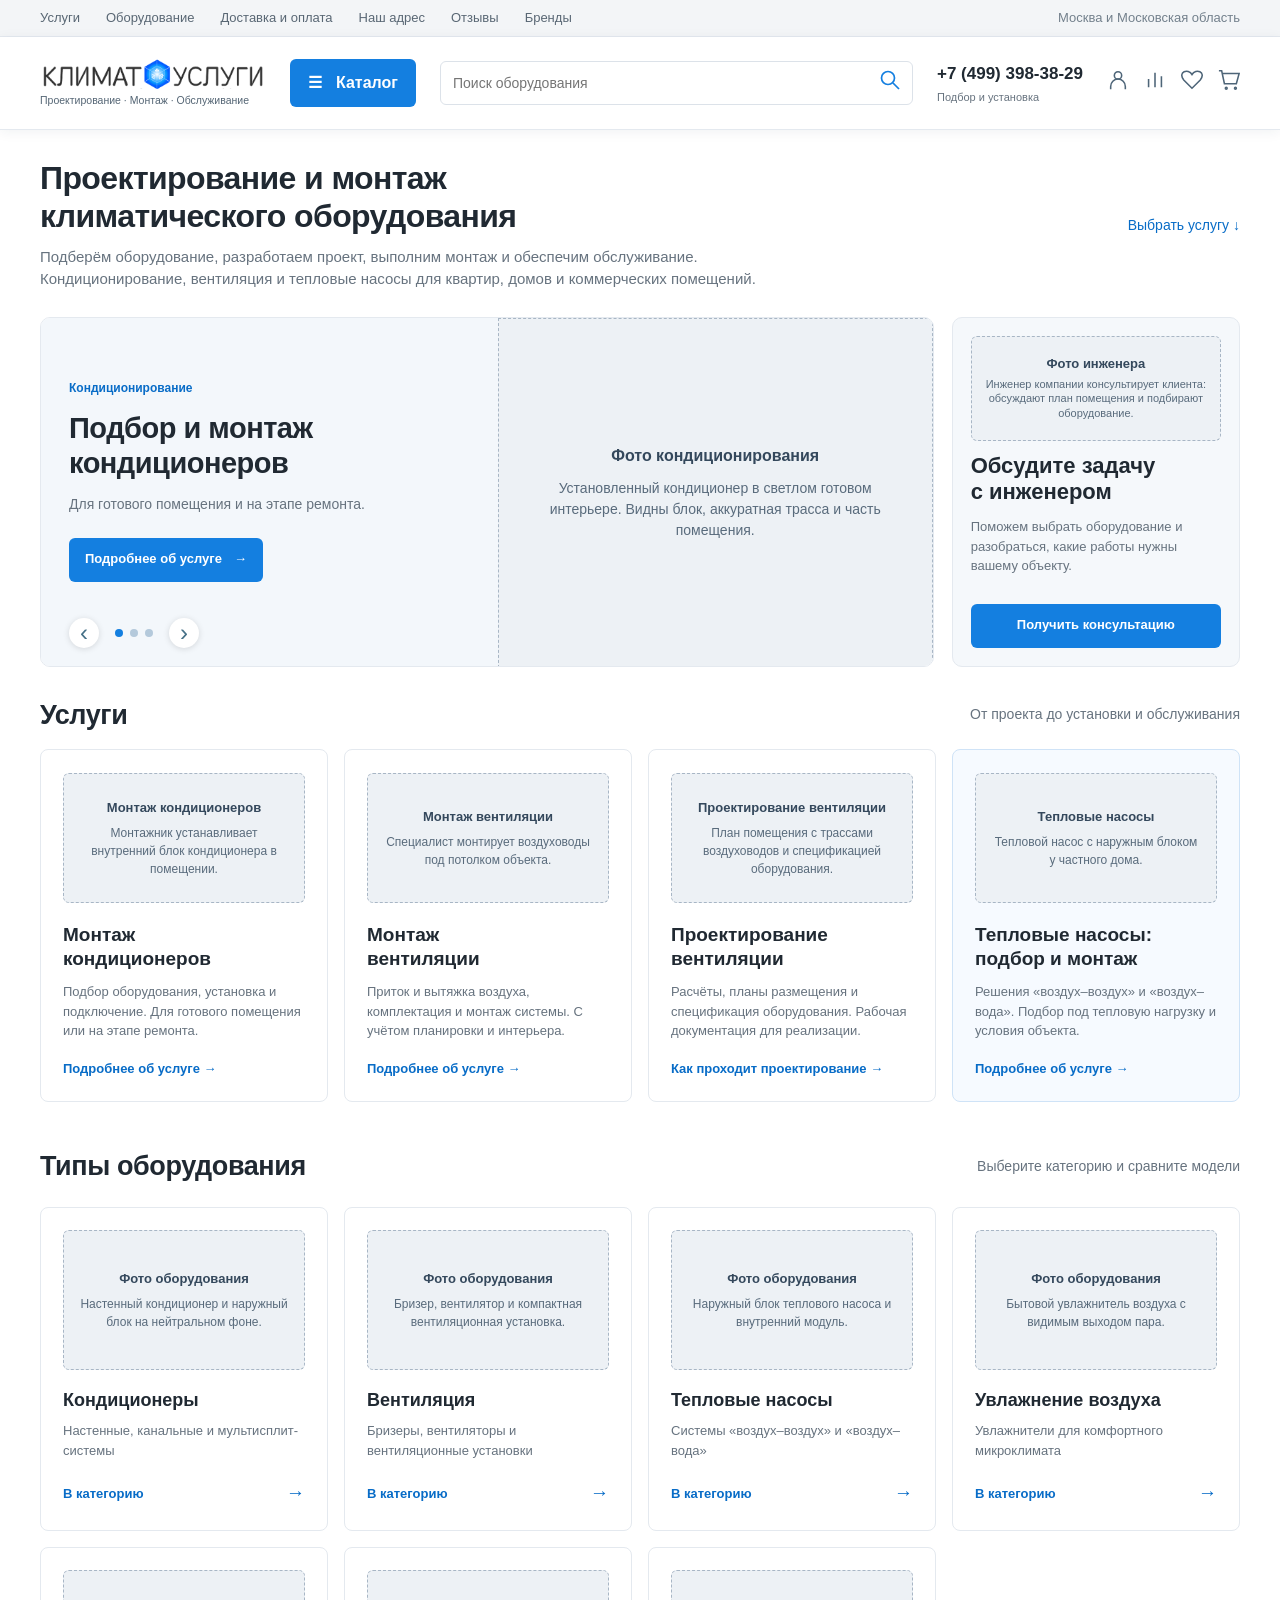
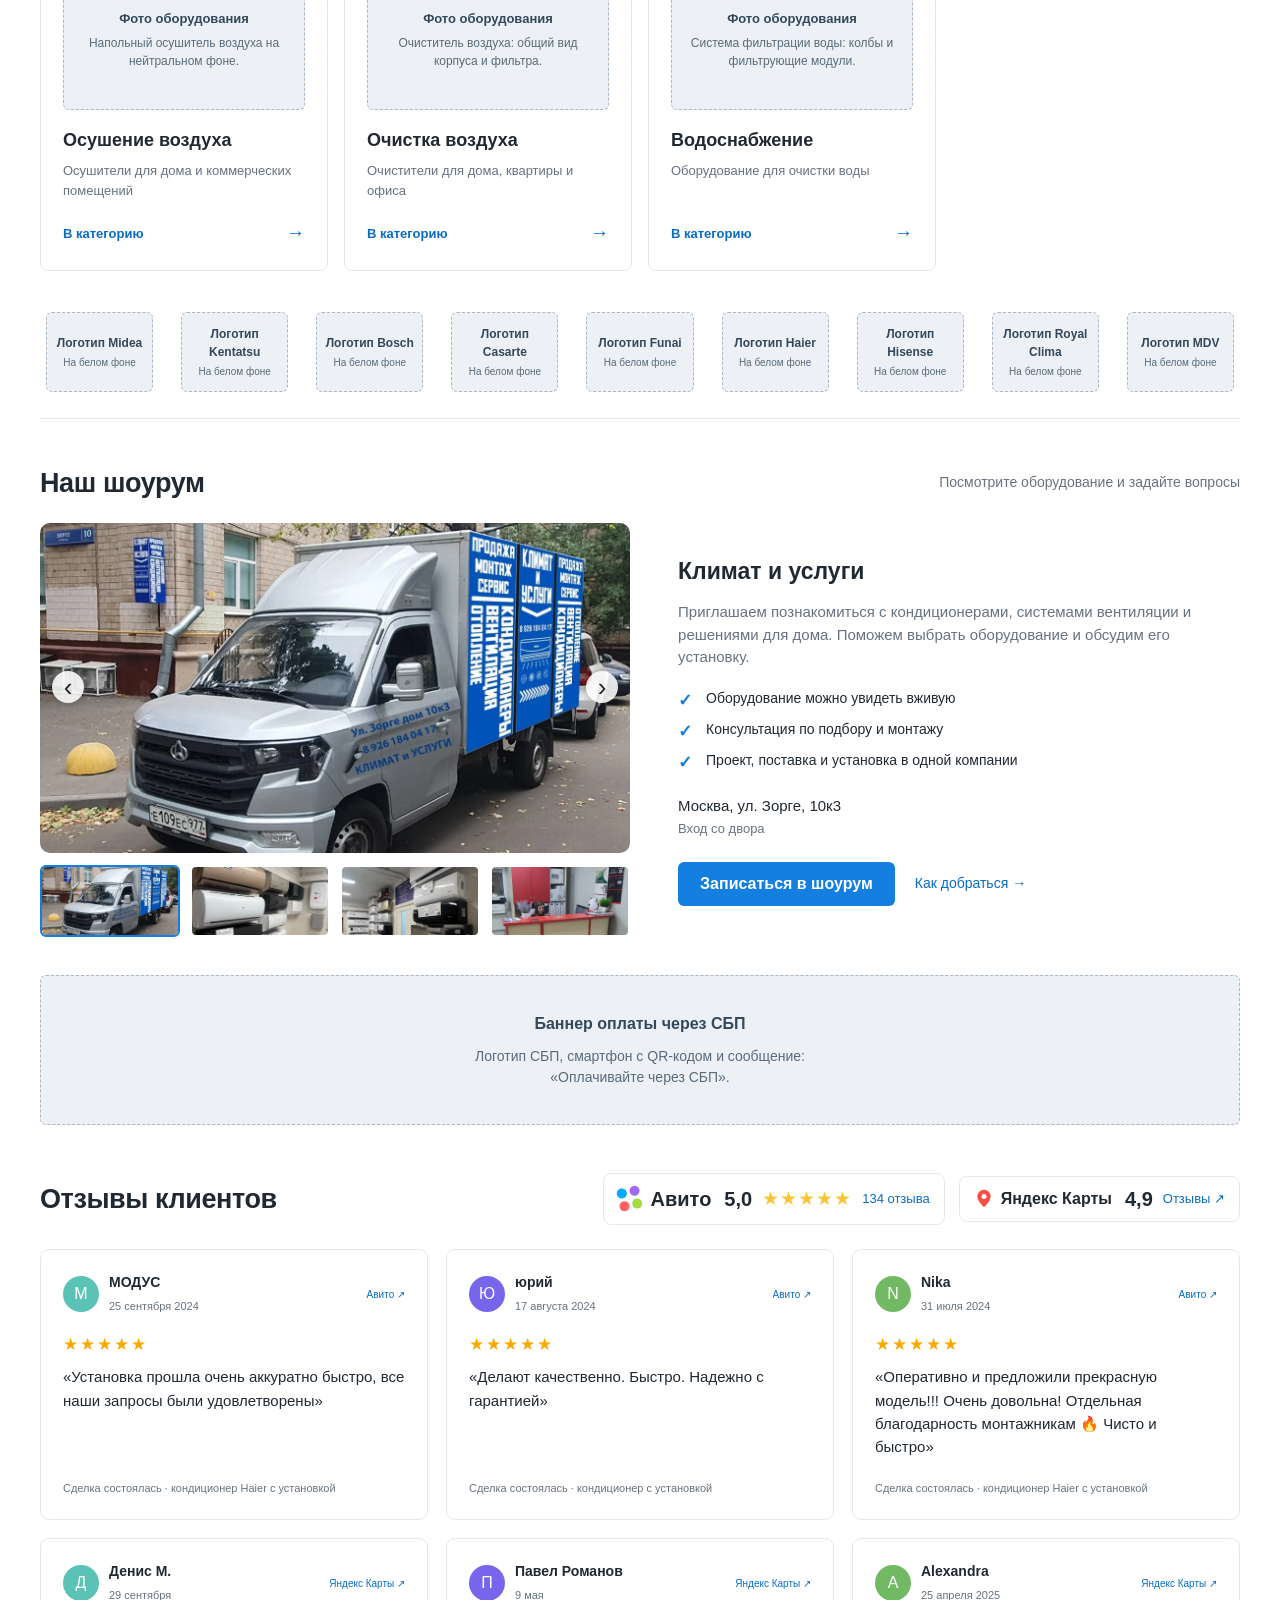
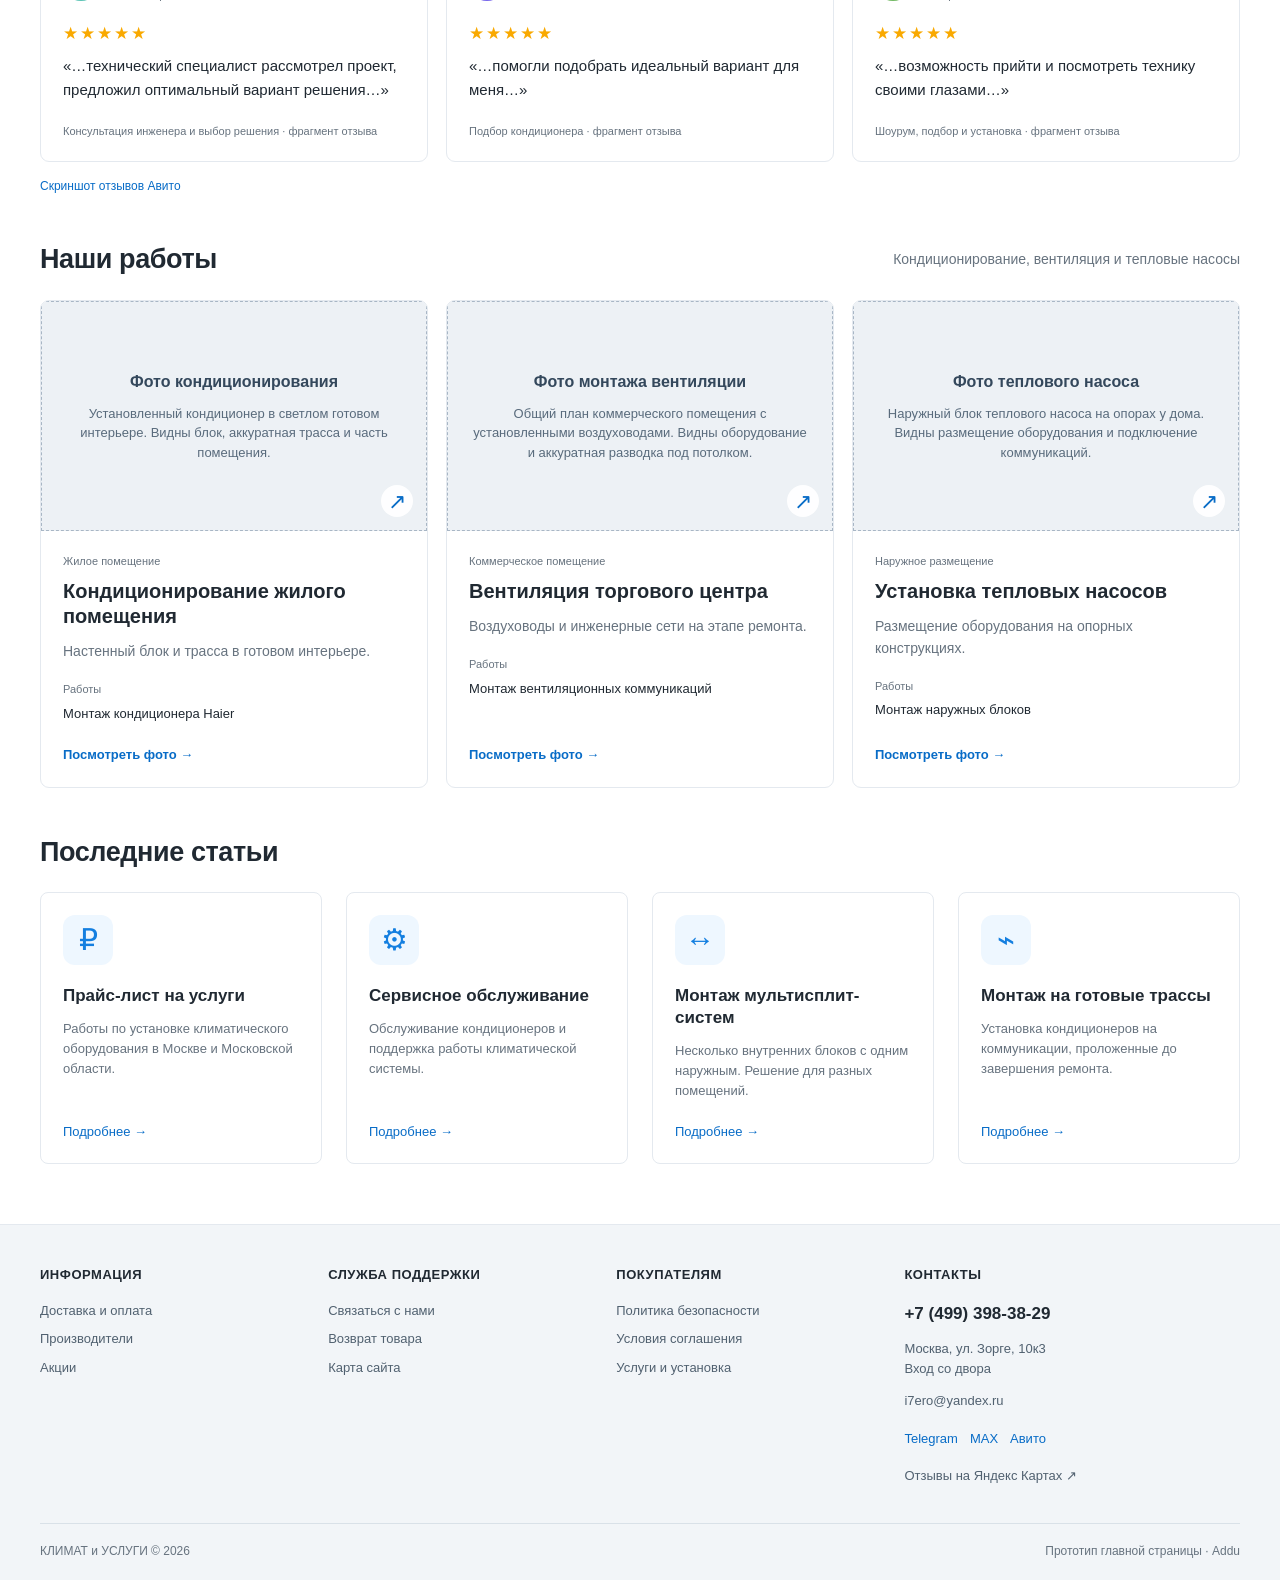
==== commit 38a3dadd: "Restore original company logo in homepage header" ====
--- a/index.html
+++ b/index.html
@@ -1,6 +1,6 @@
 <!doctype html><html lang="ru"><head><meta charset="utf-8"><meta name="viewport" content="width=device-width,initial-scale=1"><title>Климат и услуги — оборудование, проектирование и монтаж</title><meta name="description" content="Климатическое оборудование, проектирование и монтаж вентиляции, кондиционеров и тепловых насосов в Москве и МО."><link rel="stylesheet" href="main-store.css?v=13"><script src="main-store.js?v=13" defer></script></head><body>
 <div class="utility"><nav class="wrap" aria-label="Информация"><a href="#services">Услуги</a><a href="#equipment">Оборудование</a><a href="https://klimatiuslugi.ru/dostavka-i-oplate">Доставка и оплата</a><a href="#showroom">Наш адрес</a><a href="#reviews">Отзывы</a><a href="https://klimatiuslugi.ru/brands">Бренды</a><span>Москва и Московская область</span></nav></div>
-<header class="store-header"><div class="wrap header-row"><a class="logo" href="index.html" aria-label="Климат и услуги — проектирование, монтаж, обслуживание"><span class="brand-mark"><span class="image-placeholder logo-placeholder" role="img" aria-label="Логотип компании. КЛИМАТ и УСЛУГИ"><strong>Логотип компании</strong><span>КЛИМАТ и УСЛУГИ</span></span></span><span class="brand-description">Проектирование · Монтаж · Обслуживание</span></a><details class="catalog"><summary><span aria-hidden="true">☰</span> Каталог</summary><nav aria-label="Каталог оборудования"><a href="https://klimatiuslugi.ru/index.php?route=product/category&amp;path=304">Кондиционеры</a><a href="https://klimatiuslugi.ru/index.php?route=product/category&amp;path=473">Вентиляция</a><a href="https://klimatiuslugi.ru/otoplenie">Отопление</a><a href="https://klimatiuslugi.ru/otoplenie/teplovye_nasosy">Тепловые насосы</a><a href="https://klimatiuslugi.ru/uvlazhnenie">Увлажнение</a><a href="https://klimatiuslugi.ru/osushenie">Осушение</a><a href="https://klimatiuslugi.ru/ochistka_vozduha">Очистка воздуха</a><a href="https://klimatiuslugi.ru/vodosnabzhenie">Водоснабжение</a><a href="https://klimatiuslugi.ru/">Все категории оборудования →</a></nav></details><form class="search" action="https://klimatiuslugi.ru/index.php" method="get"><input type="hidden" name="route" value="product/search"><label class="sr-only" for="equipment-search">Поиск оборудования</label><input id="equipment-search" name="search" type="search" placeholder="Поиск оборудования" required><button aria-label="Найти оборудование" type="submit"><svg viewBox="0 0 24 24" aria-hidden="true"><circle cx="10" cy="10" r="6.5"/><path d="m15 15 6 6"/></svg></button></form><a class="phone" href="tel:+74993983829">+7 (499) 398-38-29<small>Подбор и установка</small></a><div class="shop-tools"><a href="https://klimatiuslugi.ru/my-account" aria-label="Личный кабинет"><svg viewBox="0 0 24 24"><circle cx="12" cy="7" r="4"/><path d="M4 22v-3a8 8 0 0 1 16 0v3"/></svg></a><a href="https://klimatiuslugi.ru/compare-products" aria-label="Сравнение товаров"><svg viewBox="0 0 24 24"><path d="M5 20V11M12 20V4M19 20V8"/></svg></a><a href="https://klimatiuslugi.ru/wishlist" aria-label="Избранное"><svg viewBox="0 0 24 24"><path d="M12 21 3 12C-4 3 8-1 12 6c4-7 16-3 9 6z"/></svg></a><a href="https://klimatiuslugi.ru/shopping-cart" aria-label="Корзина"><svg viewBox="0 0 24 24"><path d="M1 2h3l3 14h13l3-11H5"/><circle cx="9" cy="21" r="1"/><circle cx="19" cy="21" r="1"/></svg></a></div></div></header>
+<header class="store-header"><div class="wrap header-row"><a class="logo" href="index.html" aria-label="Климат и услуги — проектирование, монтаж, обслуживание"><span class="brand-mark"><img src="assets/store/logo.png" alt="КЛИМАТ и УСЛУГИ" width="635" height="118"></span><span class="brand-description">Проектирование · Монтаж · Обслуживание</span></a><details class="catalog"><summary><span aria-hidden="true">☰</span> Каталог</summary><nav aria-label="Каталог оборудования"><a href="https://klimatiuslugi.ru/index.php?route=product/category&amp;path=304">Кондиционеры</a><a href="https://klimatiuslugi.ru/index.php?route=product/category&amp;path=473">Вентиляция</a><a href="https://klimatiuslugi.ru/otoplenie">Отопление</a><a href="https://klimatiuslugi.ru/otoplenie/teplovye_nasosy">Тепловые насосы</a><a href="https://klimatiuslugi.ru/uvlazhnenie">Увлажнение</a><a href="https://klimatiuslugi.ru/osushenie">Осушение</a><a href="https://klimatiuslugi.ru/ochistka_vozduha">Очистка воздуха</a><a href="https://klimatiuslugi.ru/vodosnabzhenie">Водоснабжение</a><a href="https://klimatiuslugi.ru/">Все категории оборудования →</a></nav></details><form class="search" action="https://klimatiuslugi.ru/index.php" method="get"><input type="hidden" name="route" value="product/search"><label class="sr-only" for="equipment-search">Поиск оборудования</label><input id="equipment-search" name="search" type="search" placeholder="Поиск оборудования" required><button aria-label="Найти оборудование" type="submit"><svg viewBox="0 0 24 24" aria-hidden="true"><circle cx="10" cy="10" r="6.5"/><path d="m15 15 6 6"/></svg></button></form><a class="phone" href="tel:+74993983829">+7 (499) 398-38-29<small>Подбор и установка</small></a><div class="shop-tools"><a href="https://klimatiuslugi.ru/my-account" aria-label="Личный кабинет"><svg viewBox="0 0 24 24"><circle cx="12" cy="7" r="4"/><path d="M4 22v-3a8 8 0 0 1 16 0v3"/></svg></a><a href="https://klimatiuslugi.ru/compare-products" aria-label="Сравнение товаров"><svg viewBox="0 0 24 24"><path d="M5 20V11M12 20V4M19 20V8"/></svg></a><a href="https://klimatiuslugi.ru/wishlist" aria-label="Избранное"><svg viewBox="0 0 24 24"><path d="M12 21 3 12C-4 3 8-1 12 6c4-7 16-3 9 6z"/></svg></a><a href="https://klimatiuslugi.ru/shopping-cart" aria-label="Корзина"><svg viewBox="0 0 24 24"><path d="M1 2h3l3 14h13l3-11H5"/><circle cx="9" cy="21" r="1"/><circle cx="19" cy="21" r="1"/></svg></a></div></div></header>
 <main class="wrap" id="top"><section class="intro"><div><h1>Проектирование и монтаж <br>климатического оборудования</h1><p>Подберём оборудование, разработаем проект, выполним монтаж и обеспечим обслуживание. Кондиционирование, вентиляция и тепловые насосы для квартир, домов и коммерческих помещений.</p></div><a class="intro-link" href="#services">Выбрать услугу ↓</a></section>
 
 <section class="promotions" aria-label="Услуги и консультация"><div class="promo-slider service-promos" data-slider="services"><div class="slide" data-slide><a class="service-banner" href="https://klimatiuslugi.ru/montaj-split"><div class="banner-copy"><span class="banner-label">Кондиционирование</span><h2>Подбор и монтаж кондиционеров</h2><p>Для готового помещения и на этапе ремонта.</p><span class="button blue">Подробнее об услуге <span aria-hidden="true">→</span></span></div><span class="image-placeholder " role="img" aria-label="Фото кондиционирования. Установленный кондиционер в светлом готовом интерьере. Видны блок, аккуратная трасса и часть помещения."><strong>Фото кондиционирования</strong><span>Установленный кондиционер в светлом готовом интерьере. Видны блок, аккуратная трасса и часть помещения.</span></span></a></div><div class="slide" data-slide hidden><a class="service-banner" href="https://klimatiuslugi.ru/ustanovka-ventilyatsii"><div class="banner-copy"><span class="banner-label">Вентиляция</span><h2>Проектирование и монтаж вентиляции</h2><p>От расчётов до установки и запуска системы.</p><span class="button blue">Подробнее об услуге <span aria-hidden="true">→</span></span></div><span class="image-placeholder " role="img" aria-label="Фото монтажа вентиляции. Общий план коммерческого помещения с установленными воздуховодами. Видны оборудование и аккуратная разводка под потолком."><strong>Фото монтажа вентиляции</strong><span>Общий план коммерческого помещения с установленными воздуховодами. Видны оборудование и аккуратная разводка под потолком.</span></span></a></div><div class="slide" data-slide hidden><a class="service-banner" href="heat-pumps.html"><div class="banner-copy"><span class="banner-label">Тепловые насосы</span><h2>Подбор и монтаж тепловых насосов</h2><p>Решение с учётом условий вашего объекта.</p><span class="button blue">Подробнее об услуге <span aria-hidden="true">→</span></span></div><span class="image-placeholder " role="img" aria-label="Фото теплового насоса. Наружный блок теплового насоса на опорах у дома. Видны размещение оборудования и подключение коммуникаций."><strong>Фото теплового насоса</strong><span>Наружный блок теплового насоса на опорах у дома. Видны размещение оборудования и подключение коммуникаций.</span></span></a></div><div class="slider-controls"><button type="button" data-prev aria-label="Предыдущая услуга">‹</button><div class="dots"><button type="button" data-dot="0" aria-label="Кондиционирование" aria-pressed="true"></button><button type="button" data-dot="1" aria-label="Вентиляция" aria-pressed="false"></button><button type="button" data-dot="2" aria-label="Тепловые насосы" aria-pressed="false"></button></div><button type="button" data-next aria-label="Следующая услуга">›</button></div></div><article class="engineer-card consultation-card"><span class="image-placeholder " role="img" aria-label="Фото инженера. Инженер компании консультирует клиента: обсуждают план помещения и подбирают оборудование."><strong>Фото инженера</strong><span>Инженер компании консультирует клиента: обсуждают план помещения и подбирают оборудование.</span></span><h2>Обсудите задачу <br>с инженером</h2><p>Поможем выбрать оборудование и разобраться, какие работы нужны вашему объекту.</p><button class="button blue" type="button" data-request="Консультация инженера">Получить консультацию</button></article></section>
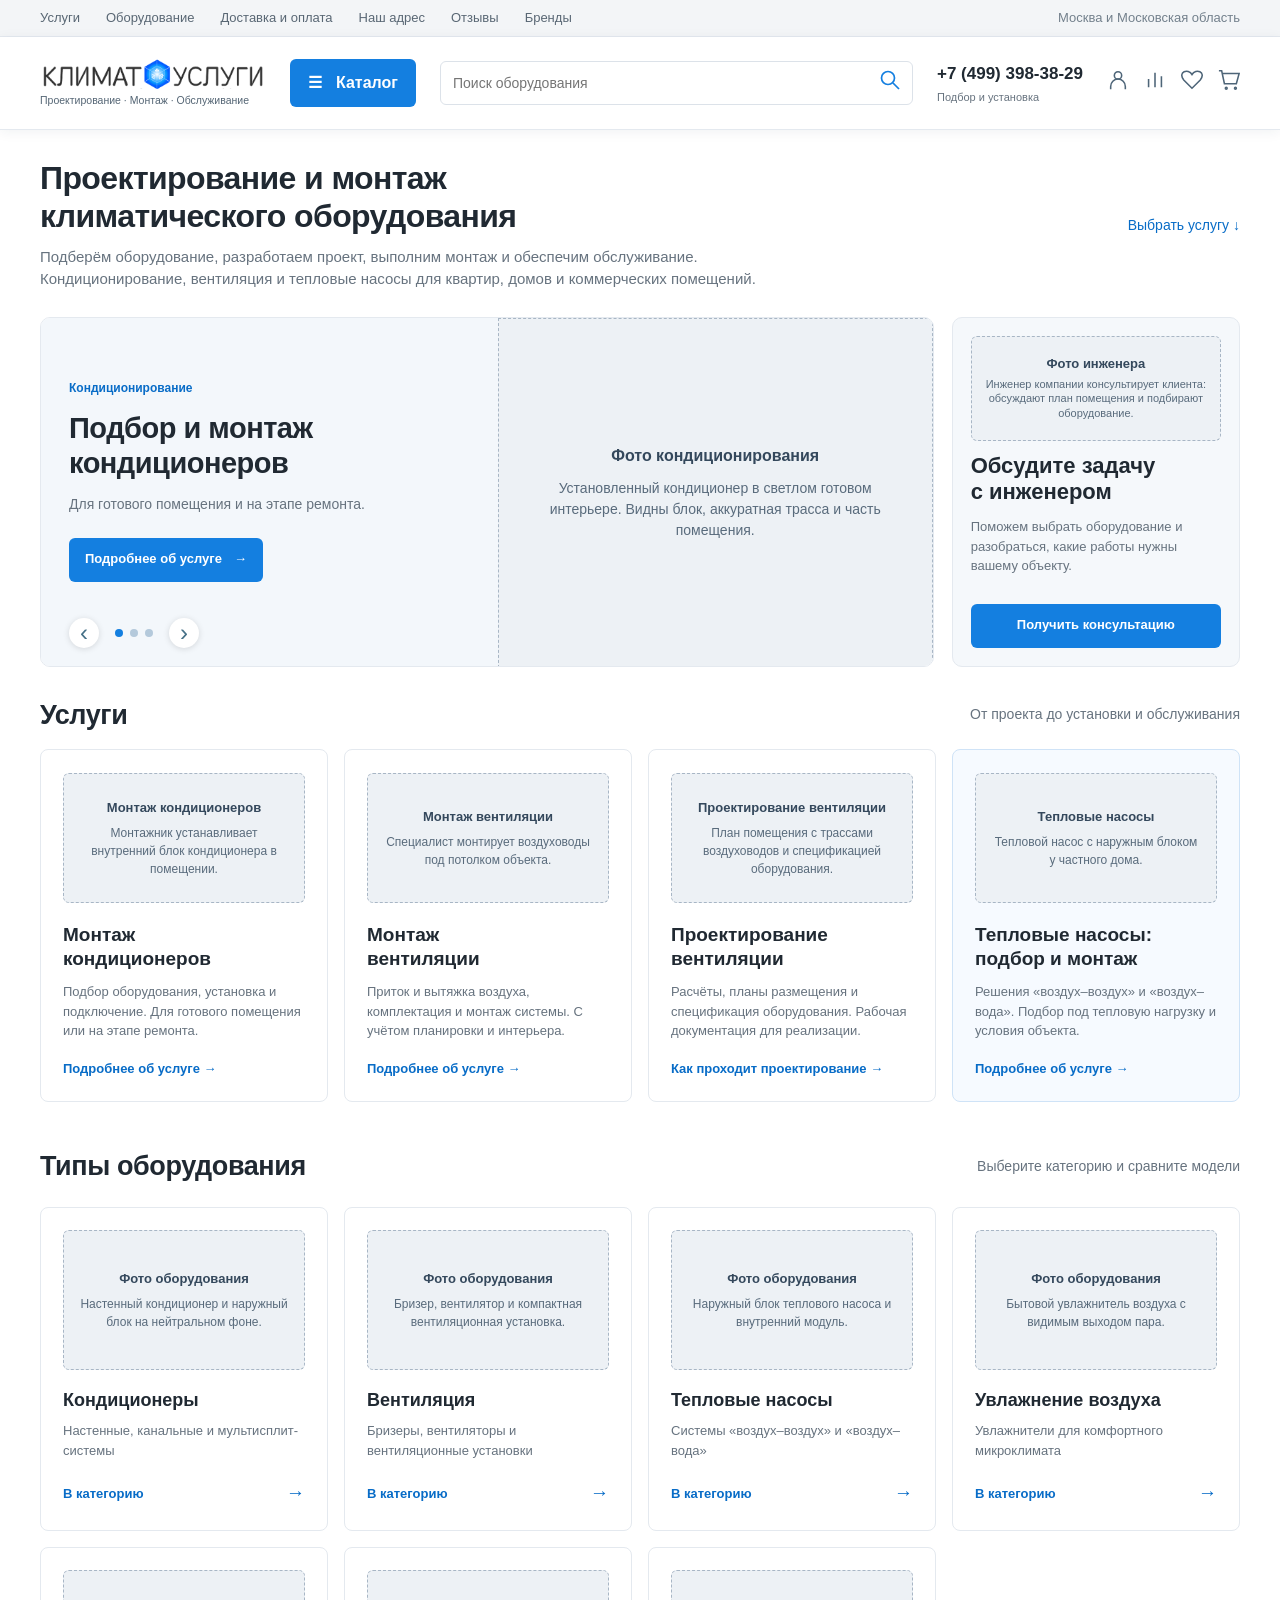
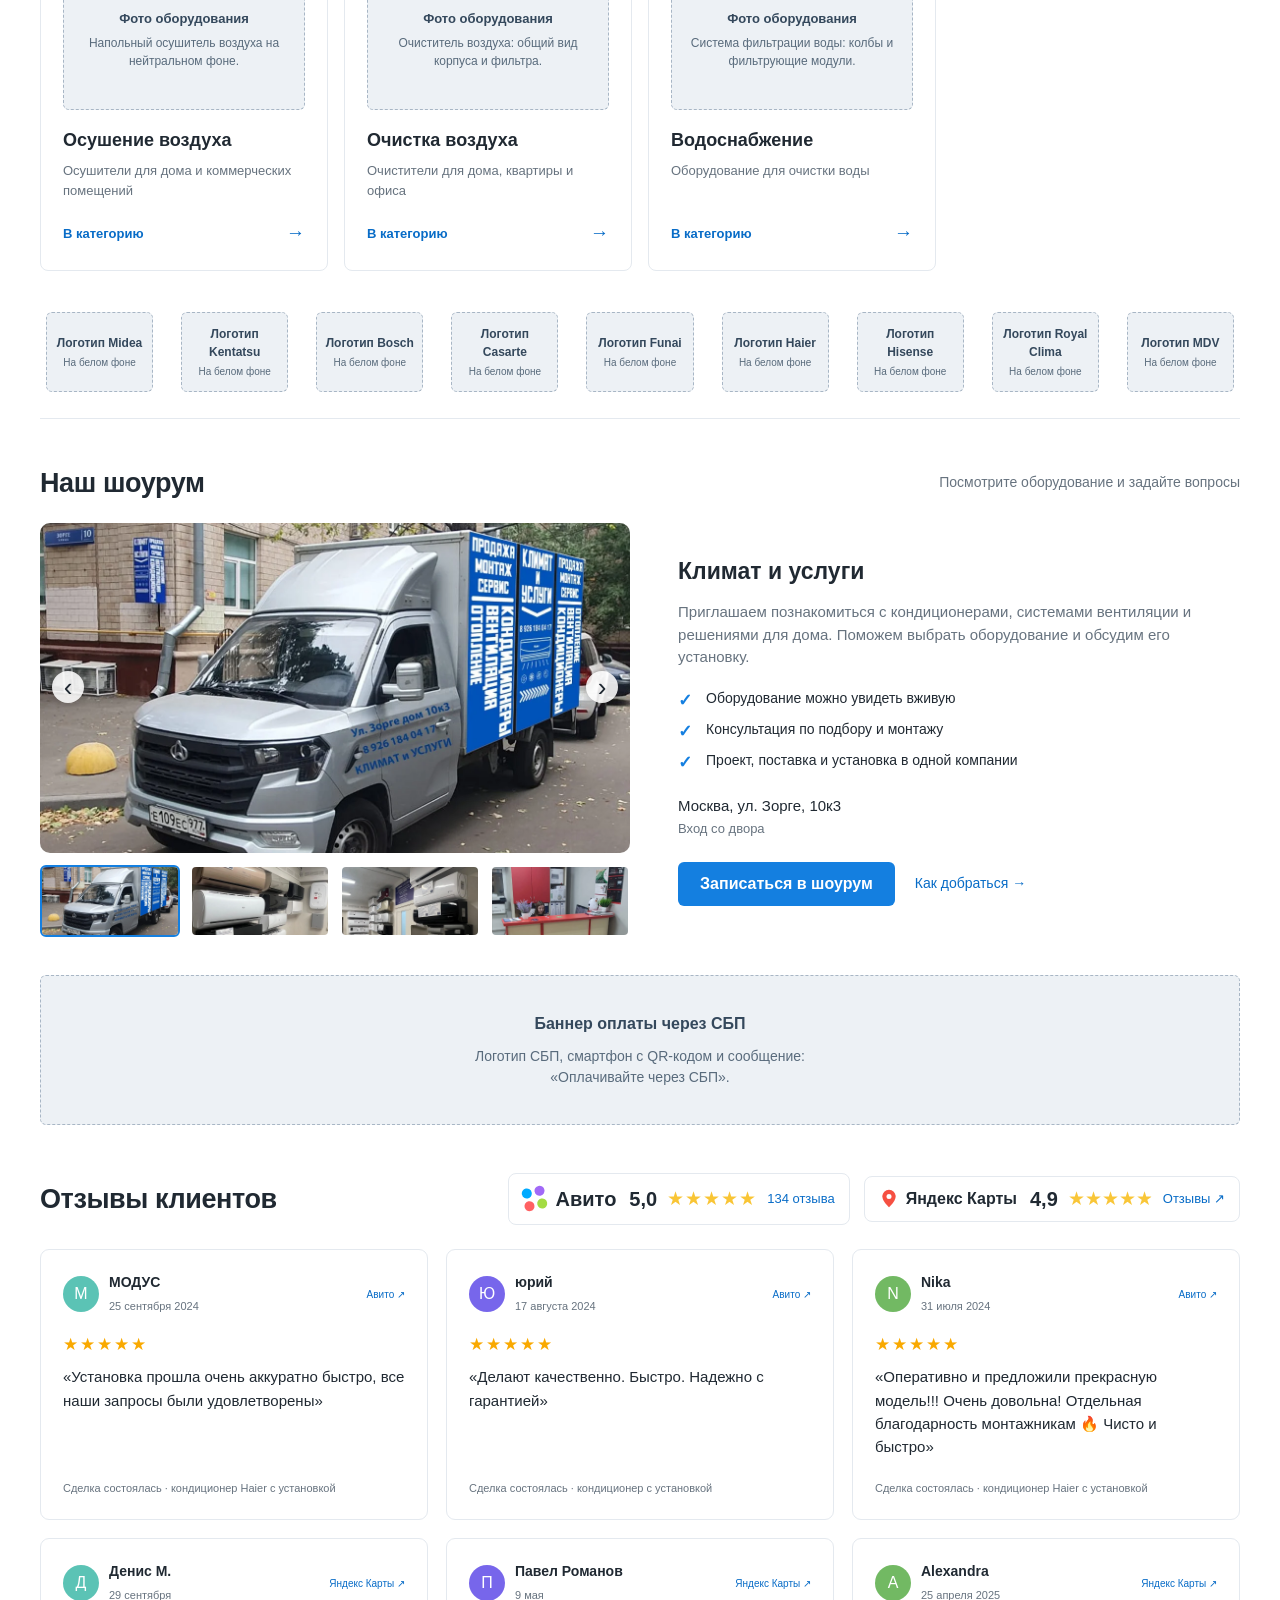
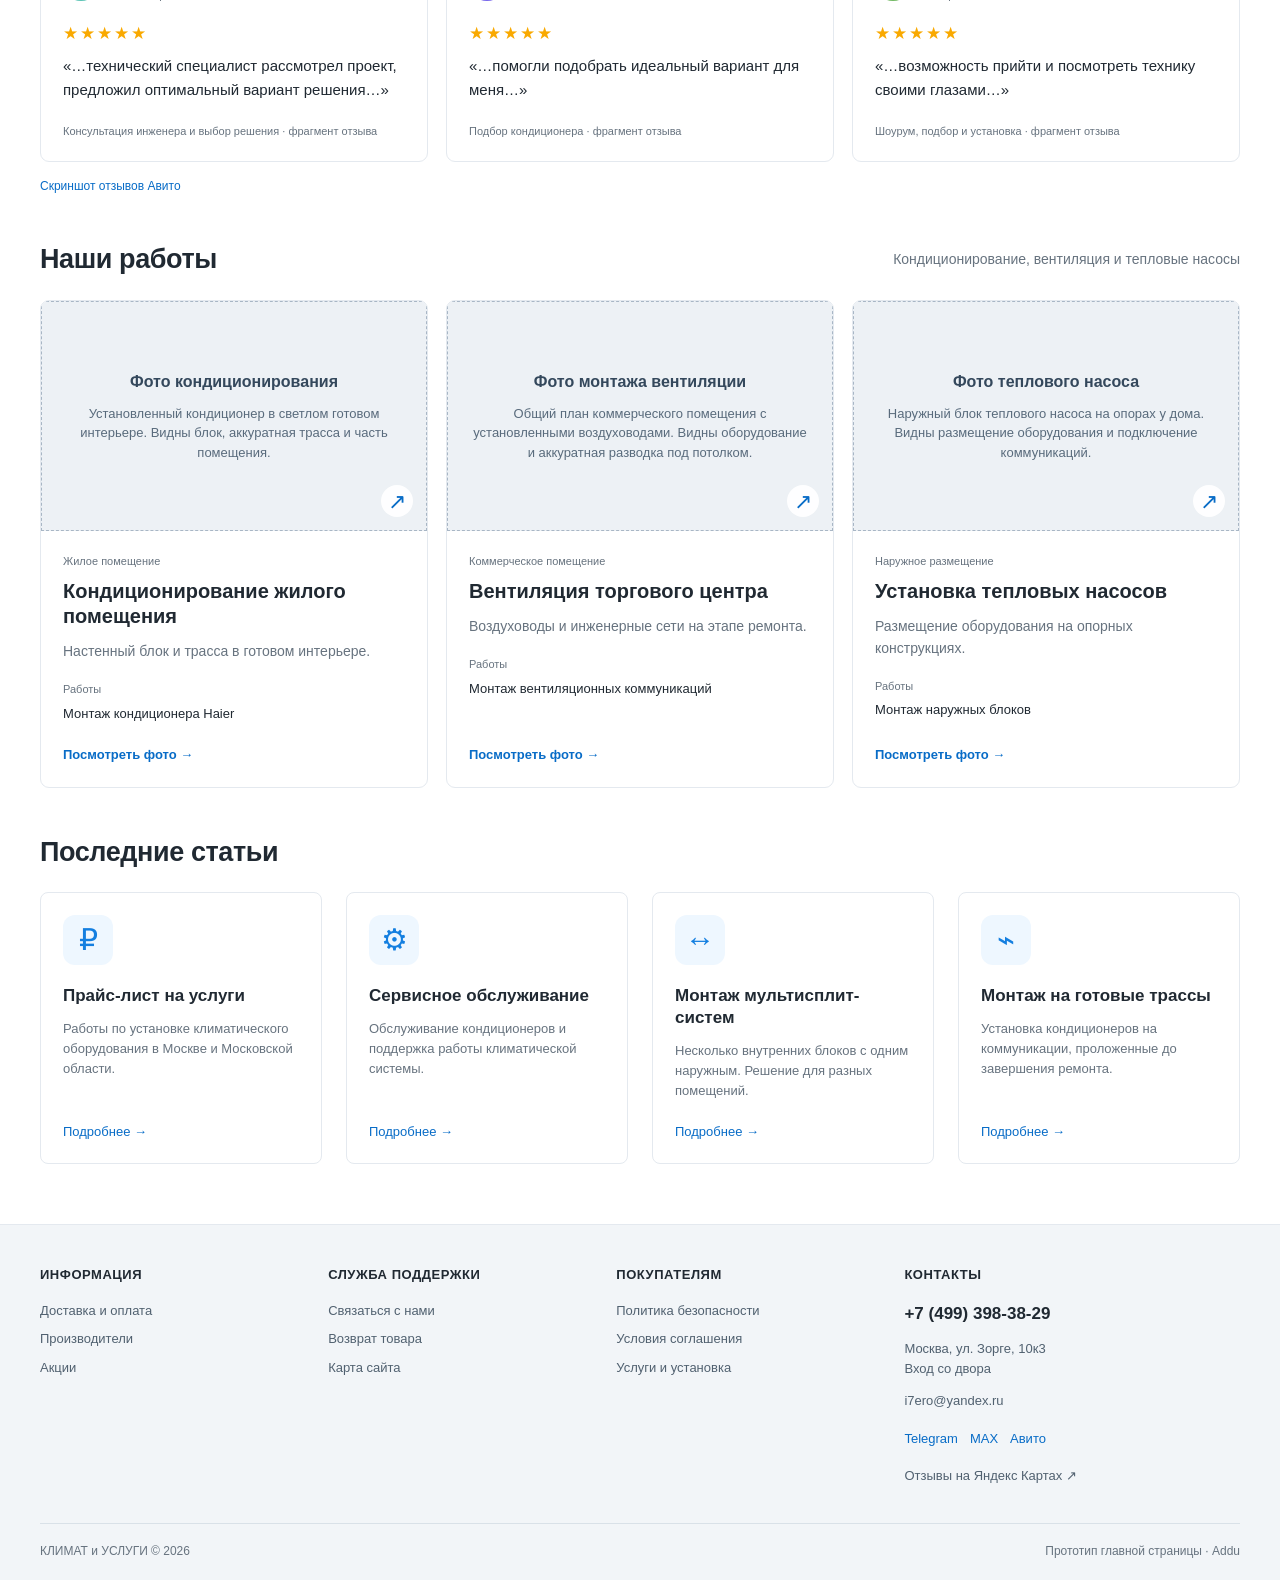
==== commit fa5de962: "Show Yandex rating with a partially filled fifth star" ====
--- a/index.html
+++ b/index.html
@@ -1,4 +1,4 @@
-<!doctype html><html lang="ru"><head><meta charset="utf-8"><meta name="viewport" content="width=device-width,initial-scale=1"><title>Климат и услуги — оборудование, проектирование и монтаж</title><meta name="description" content="Климатическое оборудование, проектирование и монтаж вентиляции, кондиционеров и тепловых насосов в Москве и МО."><link rel="stylesheet" href="main-store.css?v=13"><script src="main-store.js?v=13" defer></script></head><body>
+<!doctype html><html lang="ru"><head><meta charset="utf-8"><meta name="viewport" content="width=device-width,initial-scale=1"><title>Климат и услуги — оборудование, проектирование и монтаж</title><meta name="description" content="Климатическое оборудование, проектирование и монтаж вентиляции, кондиционеров и тепловых насосов в Москве и МО."><link rel="stylesheet" href="main-store.css?v=14"><script src="main-store.js?v=13" defer></script></head><body>
 <div class="utility"><nav class="wrap" aria-label="Информация"><a href="#services">Услуги</a><a href="#equipment">Оборудование</a><a href="https://klimatiuslugi.ru/dostavka-i-oplate">Доставка и оплата</a><a href="#showroom">Наш адрес</a><a href="#reviews">Отзывы</a><a href="https://klimatiuslugi.ru/brands">Бренды</a><span>Москва и Московская область</span></nav></div>
 <header class="store-header"><div class="wrap header-row"><a class="logo" href="index.html" aria-label="Климат и услуги — проектирование, монтаж, обслуживание"><span class="brand-mark"><img src="assets/store/logo.png" alt="КЛИМАТ и УСЛУГИ" width="635" height="118"></span><span class="brand-description">Проектирование · Монтаж · Обслуживание</span></a><details class="catalog"><summary><span aria-hidden="true">☰</span> Каталог</summary><nav aria-label="Каталог оборудования"><a href="https://klimatiuslugi.ru/index.php?route=product/category&amp;path=304">Кондиционеры</a><a href="https://klimatiuslugi.ru/index.php?route=product/category&amp;path=473">Вентиляция</a><a href="https://klimatiuslugi.ru/otoplenie">Отопление</a><a href="https://klimatiuslugi.ru/otoplenie/teplovye_nasosy">Тепловые насосы</a><a href="https://klimatiuslugi.ru/uvlazhnenie">Увлажнение</a><a href="https://klimatiuslugi.ru/osushenie">Осушение</a><a href="https://klimatiuslugi.ru/ochistka_vozduha">Очистка воздуха</a><a href="https://klimatiuslugi.ru/vodosnabzhenie">Водоснабжение</a><a href="https://klimatiuslugi.ru/">Все категории оборудования →</a></nav></details><form class="search" action="https://klimatiuslugi.ru/index.php" method="get"><input type="hidden" name="route" value="product/search"><label class="sr-only" for="equipment-search">Поиск оборудования</label><input id="equipment-search" name="search" type="search" placeholder="Поиск оборудования" required><button aria-label="Найти оборудование" type="submit"><svg viewBox="0 0 24 24" aria-hidden="true"><circle cx="10" cy="10" r="6.5"/><path d="m15 15 6 6"/></svg></button></form><a class="phone" href="tel:+74993983829">+7 (499) 398-38-29<small>Подбор и установка</small></a><div class="shop-tools"><a href="https://klimatiuslugi.ru/my-account" aria-label="Личный кабинет"><svg viewBox="0 0 24 24"><circle cx="12" cy="7" r="4"/><path d="M4 22v-3a8 8 0 0 1 16 0v3"/></svg></a><a href="https://klimatiuslugi.ru/compare-products" aria-label="Сравнение товаров"><svg viewBox="0 0 24 24"><path d="M5 20V11M12 20V4M19 20V8"/></svg></a><a href="https://klimatiuslugi.ru/wishlist" aria-label="Избранное"><svg viewBox="0 0 24 24"><path d="M12 21 3 12C-4 3 8-1 12 6c4-7 16-3 9 6z"/></svg></a><a href="https://klimatiuslugi.ru/shopping-cart" aria-label="Корзина"><svg viewBox="0 0 24 24"><path d="M1 2h3l3 14h13l3-11H5"/><circle cx="9" cy="21" r="1"/><circle cx="19" cy="21" r="1"/></svg></a></div></div></header>
 <main class="wrap" id="top"><section class="intro"><div><h1>Проектирование и монтаж <br>климатического оборудования</h1><p>Подберём оборудование, разработаем проект, выполним монтаж и обеспечим обслуживание. Кондиционирование, вентиляция и тепловые насосы для квартир, домов и коммерческих помещений.</p></div><a class="intro-link" href="#services">Выбрать услугу ↓</a></section>
@@ -9,7 +9,7 @@
 <section class="brands" aria-label="Бренды оборудования"><a href="https://klimatiuslugi.ru/brands" aria-label="Все бренды"><span class="image-placeholder brand-placeholder" role="img" aria-label="Логотип Midea. На белом фоне"><strong>Логотип Midea</strong><span>На белом фоне</span></span></a><a href="https://klimatiuslugi.ru/brands"><span class="image-placeholder brand-placeholder" role="img" aria-label="Логотип Kentatsu. На белом фоне"><strong>Логотип Kentatsu</strong><span>На белом фоне</span></span></a><a href="https://klimatiuslugi.ru/brands"><span class="image-placeholder brand-placeholder" role="img" aria-label="Логотип Bosch. На белом фоне"><strong>Логотип Bosch</strong><span>На белом фоне</span></span></a><a href="https://klimatiuslugi.ru/brands"><span class="image-placeholder brand-placeholder" role="img" aria-label="Логотип Casarte. На белом фоне"><strong>Логотип Casarte</strong><span>На белом фоне</span></span></a><a href="https://klimatiuslugi.ru/brands"><span class="image-placeholder brand-placeholder" role="img" aria-label="Логотип Funai. На белом фоне"><strong>Логотип Funai</strong><span>На белом фоне</span></span></a><a href="https://klimatiuslugi.ru/brands"><span class="image-placeholder brand-placeholder" role="img" aria-label="Логотип Haier. На белом фоне"><strong>Логотип Haier</strong><span>На белом фоне</span></span></a><a href="https://klimatiuslugi.ru/brands"><span class="image-placeholder brand-placeholder" role="img" aria-label="Логотип Hisense. На белом фоне"><strong>Логотип Hisense</strong><span>На белом фоне</span></span></a><a href="https://klimatiuslugi.ru/brands"><span class="image-placeholder brand-placeholder" role="img" aria-label="Логотип Royal Clima. На белом фоне"><strong>Логотип Royal Clima</strong><span>На белом фоне</span></span></a><a href="https://klimatiuslugi.ru/brands"><span class="image-placeholder brand-placeholder" role="img" aria-label="Логотип MDV. На белом фоне"><strong>Логотип MDV</strong><span>На белом фоне</span></span></a></section>
 <section class="section" id="showroom"><div class="section-title"><h2>Наш шоурум</h2><span>Посмотрите оборудование и задайте вопросы</span></div><div class="showroom-grid"><div class="showroom-gallery" data-slider="showroom"><div class="showroom-image"><img data-slide src="assets/store/office1.webp" width="1000" height="750" alt="Оборудование в шоуруме Климат и услуги" loading="lazy"><img data-slide src="assets/store/office2.webp" width="1000" height="750" alt="Выставочные кондиционеры" loading="lazy" hidden><img data-slide src="assets/store/office3.webp" width="1000" height="750" alt="Шоурум с вывеской Климат и услуги" loading="lazy" hidden><img data-slide src="assets/store/office4.webp" width="1000" height="750" alt="Витрина климатического оборудования" loading="lazy" hidden><button type="button" class="gallery-prev" data-prev aria-label="Предыдущее фото шоурума">‹</button><button type="button" class="gallery-next" data-next aria-label="Следующее фото шоурума">›</button></div><div class="thumbnails"><button type="button" data-dot="0" aria-label="Фото шоурума 1" aria-pressed="true"><img src="assets/store/office1.webp" alt="" loading="lazy"></button><button type="button" data-dot="1" aria-label="Фото шоурума 2" aria-pressed="false"><img src="assets/store/office2.webp" alt="" loading="lazy"></button><button type="button" data-dot="2" aria-label="Фото шоурума 3" aria-pressed="false"><img src="assets/store/office3.webp" alt="" loading="lazy"></button><button type="button" data-dot="3" aria-label="Фото шоурума 4" aria-pressed="false"><img src="assets/store/office4.webp" alt="" loading="lazy"></button></div></div><div class="showroom-copy"><h3>Климат и услуги</h3><p>Приглашаем познакомиться с кондиционерами, системами вентиляции и решениями для дома. Поможем выбрать оборудование и обсудим его установку.</p><ul class="check-list"><li>Оборудование можно увидеть вживую</li><li>Консультация по подбору и монтажу</li><li>Проект, поставка и установка в одной компании</li></ul><address>Москва, ул. Зорге, 10к3<br><span>Вход со двора</span></address><div class="actions"><button class="button blue" type="button" data-request="Встреча в шоуруме">Записаться в шоурум</button><a href="https://klimatiuslugi.ru/contact">Как добраться →</a></div></div></div></section>
 <div class="payment"><span class="image-placeholder payment-placeholder" role="img" aria-label="Баннер оплаты через СБП. Логотип СБП, смартфон с QR-кодом и сообщение: «Оплачивайте через СБП»."><strong>Баннер оплаты через СБП</strong><span>Логотип СБП, смартфон с QR-кодом и сообщение: «Оплачивайте через СБП».</span></span></div>
-<section class="section" id="reviews"><div class="section-title"><h2>Отзывы клиентов</h2><div class="reviews-platforms"><a class="review-rating-badge" href="https://www.avito.ru/brands/i206084384" target="_blank" rel="noopener"><span class="avito-name"><i class="avito-dots" aria-hidden="true"><b></b><b></b><b></b><b></b></i>Авито</span><span class="avito-rating"><strong aria-label="Рейтинг Авито 5 из 5">5,0</strong><span class="avito-rating-stars" aria-hidden="true">★★★★★</span><span class="avito-review-count">134 отзыва</span></span></a><a class="review-rating-badge" href="https://yandex.ru/maps/org/klimat_i_uslugi/125441837392/reviews/" target="_blank" rel="noopener"><span class="yandex-name"><svg viewBox="0 0 24 24" aria-hidden="true"><path d="M12 22s8-7.5 8-13A8 8 0 0 0 4 9c0 5.5 8 13 8 13Z"/><circle cx="12" cy="9" r="3"/></svg>Яндекс Карты</span><span class="avito-rating"><strong aria-label="Рейтинг Яндекс Карт 4,9 из 5">4,9</strong><span class="yandex-all-reviews">Отзывы ↗</span></span></a></div></div><div class="review-grid"><article class="review-card"><div class="review-person"><span class="avatar turquoise">М</span><div><h3>МОДУС</h3><time datetime="2024-09-25">25 сентября 2024</time></div><a class="review-platform" href="https://www.avito.ru/brands/i206084384" target="_blank" rel="noopener">Авито ↗</a></div><div class="stars" aria-label="5 звёзд">★★★★★</div><p>«Установка прошла очень аккуратно быстро, все наши запросы были удовлетворены»</p><span class="transaction">Сделка состоялась · кондиционер Haier с установкой</span></article><article class="review-card"><div class="review-person"><span class="avatar violet">Ю</span><div><h3>юрий</h3><time datetime="2024-08-17">17 августа 2024</time></div><a class="review-platform" href="https://www.avito.ru/brands/i206084384" target="_blank" rel="noopener">Авито ↗</a></div><div class="stars" aria-label="5 звёзд">★★★★★</div><p>«Делают качественно. Быстро. Надежно с гарантией»</p><span class="transaction">Сделка состоялась · кондиционер с установкой</span></article><article class="review-card"><div class="review-person"><span class="avatar green">N</span><div><h3>Nika</h3><time datetime="2024-07-31">31 июля 2024</time></div><a class="review-platform" href="https://www.avito.ru/brands/i206084384" target="_blank" rel="noopener">Авито ↗</a></div><div class="stars" aria-label="5 звёзд">★★★★★</div><p>«Оперативно и предложили прекрасную модель!!! Очень довольна! Отдельная благодарность монтажникам 🔥 Чисто и быстро»</p><span class="transaction">Сделка состоялась · кондиционер Haier с установкой</span></article><article class="review-card"><div class="review-person"><span class="avatar turquoise">Д</span><div><h3>Денис М.</h3><time>29 сентября</time></div><a class="review-platform" href="https://yandex.ru/maps/org/klimat_i_uslugi/125441837392/reviews/" target="_blank" rel="noopener">Яндекс Карты ↗</a></div><div class="stars" aria-label="5 звёзд">★★★★★</div><p>«…технический специалист рассмотрел проект, предложил оптимальный вариант решения…»</p><span class="transaction">Консультация инженера и выбор решения · фрагмент отзыва</span></article><article class="review-card"><div class="review-person"><span class="avatar violet">П</span><div><h3>Павел Романов</h3><time>9 мая</time></div><a class="review-platform" href="https://yandex.ru/maps/org/klimat_i_uslugi/125441837392/reviews/" target="_blank" rel="noopener">Яндекс Карты ↗</a></div><div class="stars" aria-label="5 звёзд">★★★★★</div><p>«…помогли подобрать идеальный вариант для меня…»</p><span class="transaction">Подбор кондиционера · фрагмент отзыва</span></article><article class="review-card"><div class="review-person"><span class="avatar green">A</span><div><h3>Alexandra</h3><time>25 апреля 2025</time></div><a class="review-platform" href="https://yandex.ru/maps/org/klimat_i_uslugi/125441837392/reviews/" target="_blank" rel="noopener">Яндекс Карты ↗</a></div><div class="stars" aria-label="5 звёзд">★★★★★</div><p>«…возможность прийти и посмотреть технику своими глазами…»</p><span class="transaction">Шоурум, подбор и установка · фрагмент отзыва</span></article></div><div class="review-source"><button class="text-button" type="button" data-proof>Скриншот отзывов Авито</button></div></section>
+<section class="section" id="reviews"><div class="section-title"><h2>Отзывы клиентов</h2><div class="reviews-platforms"><a class="review-rating-badge" href="https://www.avito.ru/brands/i206084384" target="_blank" rel="noopener"><span class="avito-name"><i class="avito-dots" aria-hidden="true"><b></b><b></b><b></b><b></b></i>Авито</span><span class="avito-rating"><strong aria-label="Рейтинг Авито 5 из 5">5,0</strong><span class="avito-rating-stars" aria-hidden="true">★★★★★</span><span class="avito-review-count">134 отзыва</span></span></a><a class="review-rating-badge yandex-rating-badge" href="https://yandex.ru/maps/org/klimat_i_uslugi/125441837392/reviews/" target="_blank" rel="noopener"><span class="yandex-name"><svg viewBox="0 0 24 24" aria-hidden="true"><path d="M12 22s8-7.5 8-13A8 8 0 0 0 4 9c0 5.5 8 13 8 13Z"/><circle cx="12" cy="9" r="3"/></svg>Яндекс Карты</span><span class="avito-rating"><strong aria-label="Рейтинг Яндекс Карт 4,9 из 5">4,9</strong><span class="yandex-rating-stars" aria-hidden="true"><span>★★★★</span><span class="partial-star">★</span></span><span class="yandex-all-reviews">Отзывы ↗</span></span></a></div></div><div class="review-grid"><article class="review-card"><div class="review-person"><span class="avatar turquoise">М</span><div><h3>МОДУС</h3><time datetime="2024-09-25">25 сентября 2024</time></div><a class="review-platform" href="https://www.avito.ru/brands/i206084384" target="_blank" rel="noopener">Авито ↗</a></div><div class="stars" aria-label="5 звёзд">★★★★★</div><p>«Установка прошла очень аккуратно быстро, все наши запросы были удовлетворены»</p><span class="transaction">Сделка состоялась · кондиционер Haier с установкой</span></article><article class="review-card"><div class="review-person"><span class="avatar violet">Ю</span><div><h3>юрий</h3><time datetime="2024-08-17">17 августа 2024</time></div><a class="review-platform" href="https://www.avito.ru/brands/i206084384" target="_blank" rel="noopener">Авито ↗</a></div><div class="stars" aria-label="5 звёзд">★★★★★</div><p>«Делают качественно. Быстро. Надежно с гарантией»</p><span class="transaction">Сделка состоялась · кондиционер с установкой</span></article><article class="review-card"><div class="review-person"><span class="avatar green">N</span><div><h3>Nika</h3><time datetime="2024-07-31">31 июля 2024</time></div><a class="review-platform" href="https://www.avito.ru/brands/i206084384" target="_blank" rel="noopener">Авито ↗</a></div><div class="stars" aria-label="5 звёзд">★★★★★</div><p>«Оперативно и предложили прекрасную модель!!! Очень довольна! Отдельная благодарность монтажникам 🔥 Чисто и быстро»</p><span class="transaction">Сделка состоялась · кондиционер Haier с установкой</span></article><article class="review-card"><div class="review-person"><span class="avatar turquoise">Д</span><div><h3>Денис М.</h3><time>29 сентября</time></div><a class="review-platform" href="https://yandex.ru/maps/org/klimat_i_uslugi/125441837392/reviews/" target="_blank" rel="noopener">Яндекс Карты ↗</a></div><div class="stars" aria-label="5 звёзд">★★★★★</div><p>«…технический специалист рассмотрел проект, предложил оптимальный вариант решения…»</p><span class="transaction">Консультация инженера и выбор решения · фрагмент отзыва</span></article><article class="review-card"><div class="review-person"><span class="avatar violet">П</span><div><h3>Павел Романов</h3><time>9 мая</time></div><a class="review-platform" href="https://yandex.ru/maps/org/klimat_i_uslugi/125441837392/reviews/" target="_blank" rel="noopener">Яндекс Карты ↗</a></div><div class="stars" aria-label="5 звёзд">★★★★★</div><p>«…помогли подобрать идеальный вариант для меня…»</p><span class="transaction">Подбор кондиционера · фрагмент отзыва</span></article><article class="review-card"><div class="review-person"><span class="avatar green">A</span><div><h3>Alexandra</h3><time>25 апреля 2025</time></div><a class="review-platform" href="https://yandex.ru/maps/org/klimat_i_uslugi/125441837392/reviews/" target="_blank" rel="noopener">Яндекс Карты ↗</a></div><div class="stars" aria-label="5 звёзд">★★★★★</div><p>«…возможность прийти и посмотреть технику своими глазами…»</p><span class="transaction">Шоурум, подбор и установка · фрагмент отзыва</span></article></div><div class="review-source"><button class="text-button" type="button" data-proof>Скриншот отзывов Авито</button></div></section>
 <section class="section" id="works"><div class="section-title"><h2>Наши работы</h2><span>Кондиционирование, вентиляция и тепловые насосы</span></div><div class="case-grid"><article class="case-card"><button type="button" class="case-photo" data-photo="" data-image-brief="Фото кондиционирования. Установленный кондиционер в светлом готовом интерьере. Видны блок, аккуратная трасса и часть помещения." data-caption="Кондиционирование жилого помещения" aria-label="Посмотреть фото: Кондиционирование жилого помещения"><span class="image-placeholder " role="img" aria-label="Фото кондиционирования. Установленный кондиционер в светлом готовом интерьере. Видны блок, аккуратная трасса и часть помещения."><strong>Фото кондиционирования</strong><span>Установленный кондиционер в светлом готовом интерьере. Видны блок, аккуратная трасса и часть помещения.</span></span><span aria-hidden="true">↗</span></button><div class="case-copy"><span class="case-kind">Жилое помещение</span><h3>Кондиционирование жилого помещения</h3><p>Настенный блок и трасса в готовом интерьере.</p><dl><dt>Работы</dt><dd>Монтаж кондиционера Haier</dd></dl><button class="text-button" type="button" data-photo="" data-image-brief="Фото кондиционирования. Установленный кондиционер в светлом готовом интерьере. Видны блок, аккуратная трасса и часть помещения." data-caption="Кондиционирование жилого помещения">Посмотреть фото →</button></div></article><article class="case-card"><button type="button" class="case-photo" data-photo="" data-image-brief="Фото монтажа вентиляции. Общий план коммерческого помещения с установленными воздуховодами. Видны оборудование и аккуратная разводка под потолком." data-caption="Вентиляция торгового центра" aria-label="Посмотреть фото: Вентиляция торгового центра"><span class="image-placeholder " role="img" aria-label="Фото монтажа вентиляции. Общий план коммерческого помещения с установленными воздуховодами. Видны оборудование и аккуратная разводка под потолком."><strong>Фото монтажа вентиляции</strong><span>Общий план коммерческого помещения с установленными воздуховодами. Видны оборудование и аккуратная разводка под потолком.</span></span><span aria-hidden="true">↗</span></button><div class="case-copy"><span class="case-kind">Коммерческое помещение</span><h3>Вентиляция торгового центра</h3><p>Воздуховоды и инженерные сети на этапе ремонта.</p><dl><dt>Работы</dt><dd>Монтаж вентиляционных коммуникаций</dd></dl><button class="text-button" type="button" data-photo="" data-image-brief="Фото монтажа вентиляции. Общий план коммерческого помещения с установленными воздуховодами. Видны оборудование и аккуратная разводка под потолком." data-caption="Вентиляция торгового центра">Посмотреть фото →</button></div></article><article class="case-card"><button type="button" class="case-photo" data-photo="" data-image-brief="Фото теплового насоса. Наружный блок теплового насоса на опорах у дома. Видны размещение оборудования и подключение коммуникаций." data-caption="Установка тепловых насосов" aria-label="Посмотреть фото: Установка тепловых насосов"><span class="image-placeholder " role="img" aria-label="Фото теплового насоса. Наружный блок теплового насоса на опорах у дома. Видны размещение оборудования и подключение коммуникаций."><strong>Фото теплового насоса</strong><span>Наружный блок теплового насоса на опорах у дома. Видны размещение оборудования и подключение коммуникаций.</span></span><span aria-hidden="true">↗</span></button><div class="case-copy"><span class="case-kind">Наружное размещение</span><h3>Установка тепловых насосов</h3><p>Размещение оборудования на опорных конструкциях.</p><dl><dt>Работы</dt><dd>Монтаж наружных блоков</dd></dl><button class="text-button" type="button" data-photo="" data-image-brief="Фото теплового насоса. Наружный блок теплового насоса на опорах у дома. Видны размещение оборудования и подключение коммуникаций." data-caption="Установка тепловых насосов">Посмотреть фото →</button></div></article></div></section>
 <section class="section articles"><div class="section-title"><h2>Последние статьи</h2></div><div class="article-grid"><article><span class="article-symbol" aria-hidden="true">₽</span><h3>Прайс-лист на услуги</h3><p>Работы по установке климатического оборудования в Москве и Московской области.</p><a href="https://klimatiuslugi.ru/price_list_uslug">Подробнее →</a></article><article><span class="article-symbol" aria-hidden="true">⚙</span><h3>Сервисное обслуживание</h3><p>Обслуживание кондиционеров и поддержка работы климатической системы.</p><a href="https://klimatiuslugi.ru/servisnoe_obsluzhivanie">Подробнее →</a></article><article><span class="article-symbol" aria-hidden="true">↔</span><h3>Монтаж мультисплит-систем</h3><p>Несколько внутренних блоков с одним наружным. Решение для разных помещений.</p><a href="https://klimatiuslugi.ru/montazh_multi_split-sistem">Подробнее →</a></article><article><span class="article-symbol" aria-hidden="true">⌁</span><h3>Монтаж на готовые трассы</h3><p>Установка кондиционеров на коммуникации, проложенные до завершения ремонта.</p><a href="https://klimatiuslugi.ru/montazh_na_gotovye_trassy">Подробнее →</a></article></div></section></main>
 <footer class="store-footer"><div class="wrap footer-grid"><div><h2>Информация</h2><a href="https://klimatiuslugi.ru/dostavka-i-oplate">Доставка и оплата</a><a href="https://klimatiuslugi.ru/brands">Производители</a><a href="https://klimatiuslugi.ru/special">Акции</a></div><div><h2>Служба поддержки</h2><a href="https://klimatiuslugi.ru/contact">Связаться с нами</a><a href="https://klimatiuslugi.ru/index.php?route=account/return/add">Возврат товара</a><a href="https://klimatiuslugi.ru/sitemap">Карта сайта</a></div><div><h2>Покупателям</h2><a href="https://klimatiuslugi.ru/privacy">Политика безопасности</a><a href="https://klimatiuslugi.ru/terms">Условия соглашения</a><a href="#services">Услуги и установка</a></div><div><h2>Контакты</h2><a class="footer-phone" href="tel:+74993983829">+7 (499) 398-38-29</a><p>Москва, ул. Зорге, 10к3<br>Вход со двора</p><a href="mailto:i7ero@yandex.ru">i7ero@yandex.ru</a><div class="messengers"><a href="https://t.me/+79261840417">Telegram</a><a href="https://max.ru/u/f9LHodD0cOJCeMAYoYzJqxLWrRPgMYD4PSp4d7zTQUNL8bPsSWjjaeiE7tQ">MAX</a><a href="https://www.avito.ru/brands/i206084384?gdlkerfdnwq=101&amp;page_from=from_item_header&amp;iid=2334726960&amp;page_from=from_item_card&amp;iid=2334726960">Авито</a></div><a href="https://yandex.ru/maps/org/klimat_i_uslugi/125441837392/reviews/?from=mapframe&amp;ll=37.513191%2C55.781714&amp;z=18.2">Отзывы на Яндекс Картах ↗</a></div></div><div class="wrap footer-bottom">КЛИМАТ и УСЛУГИ © 2026 <span>Прототип главной страницы · Addu</span></div></footer>
--- a/main-store.css
+++ b/main-store.css
@@ -106,3 +106,7 @@
 @media(max-width:600px){.engineer-card.consultation-card{grid-template-columns:1fr}.consultation-card>.image-placeholder{grid-row:auto!important;height:auto!important;min-height:115px!important;padding:16px!important;font-size:12px!important;line-height:1.5!important}.consultation-card>.image-placeholder strong{font-size:14px!important}}
 @media(max-width:850px){.consultation-card>.image-placeholder{grid-row:1/4;height:150px;min-height:0;font-size:12px}}
 @media(max-width:600px){.service-banner>.image-placeholder{grid-row:1;height:180px;padding:20px;font-size:13px}.service-banner>.image-placeholder strong{font-size:16px}.consultation-card>.image-placeholder{grid-row:1/3;height:120px;min-height:0;padding:6px;font-size:9px;line-height:1.25}.consultation-card>.image-placeholder strong{font-size:11px}.service-image-brief{margin-bottom:14px}.service-image-brief .image-placeholder{padding:10px;min-height:130px;font-size:11px}.service-image-brief .image-placeholder strong{font-size:12px}.equipment-placeholder .image-placeholder{padding:10px;min-height:145px;font-size:11px}.brands .brand-placeholder{height:85px;min-height:85px;padding:6px;font-size:10px}.brands .brand-placeholder strong{font-size:11px}.payment>.image-placeholder{min-height:140px;padding:20px;font-size:12px}.modal-placeholder{min-height:280px;padding:24px;font-size:16px}}
+
+.yandex-rating-stars{display:inline-flex;flex-shrink:0;color:#f9c638;font-size:19px;line-height:1;letter-spacing:0;white-space:nowrap}
+.yandex-rating-stars .partial-star{background:linear-gradient(to right,#f9c638 90%,#dce2e9 90%);background-clip:text;-webkit-background-clip:text;color:transparent}
+@media(max-width:600px){.yandex-rating-badge .yandex-name{font-size:12px}.yandex-rating-badge .avito-rating{gap:5px}.yandex-rating-stars{font-size:14px}.yandex-rating-badge .yandex-all-reviews{font-size:11px}}
